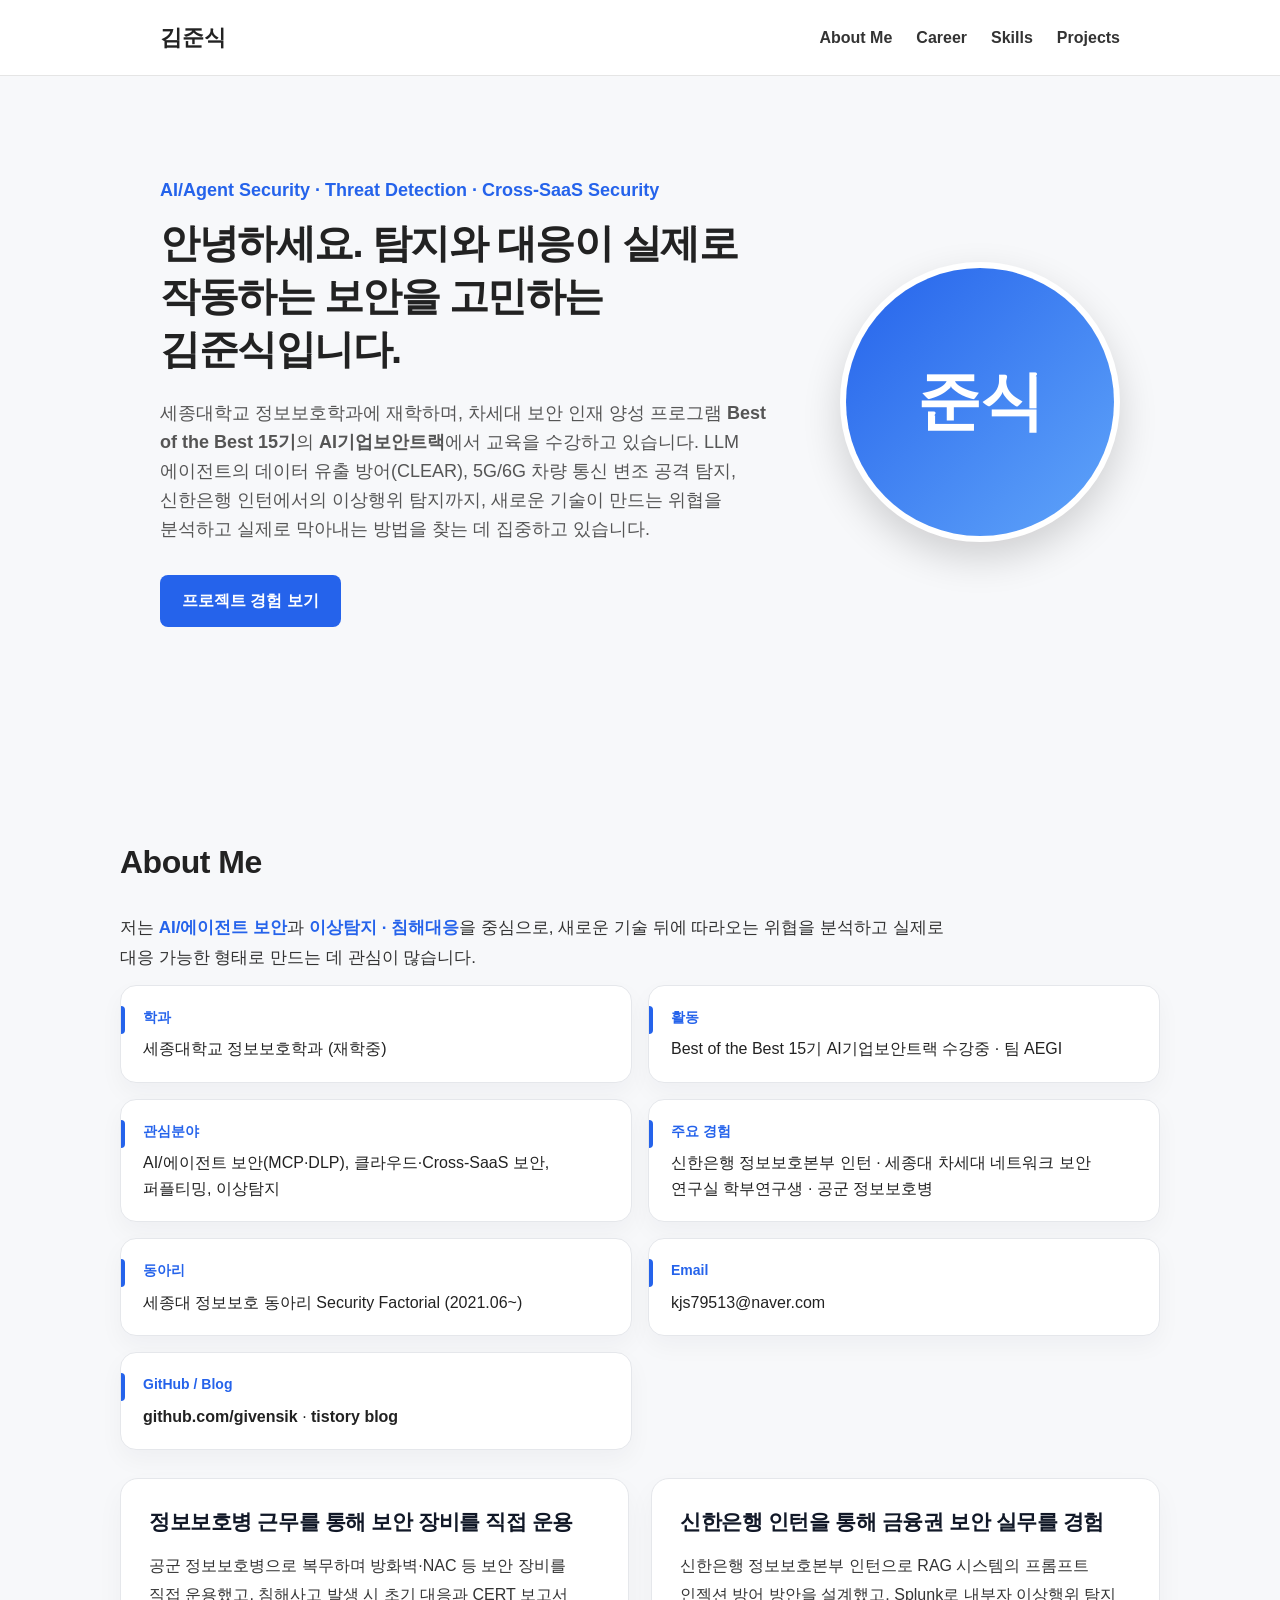
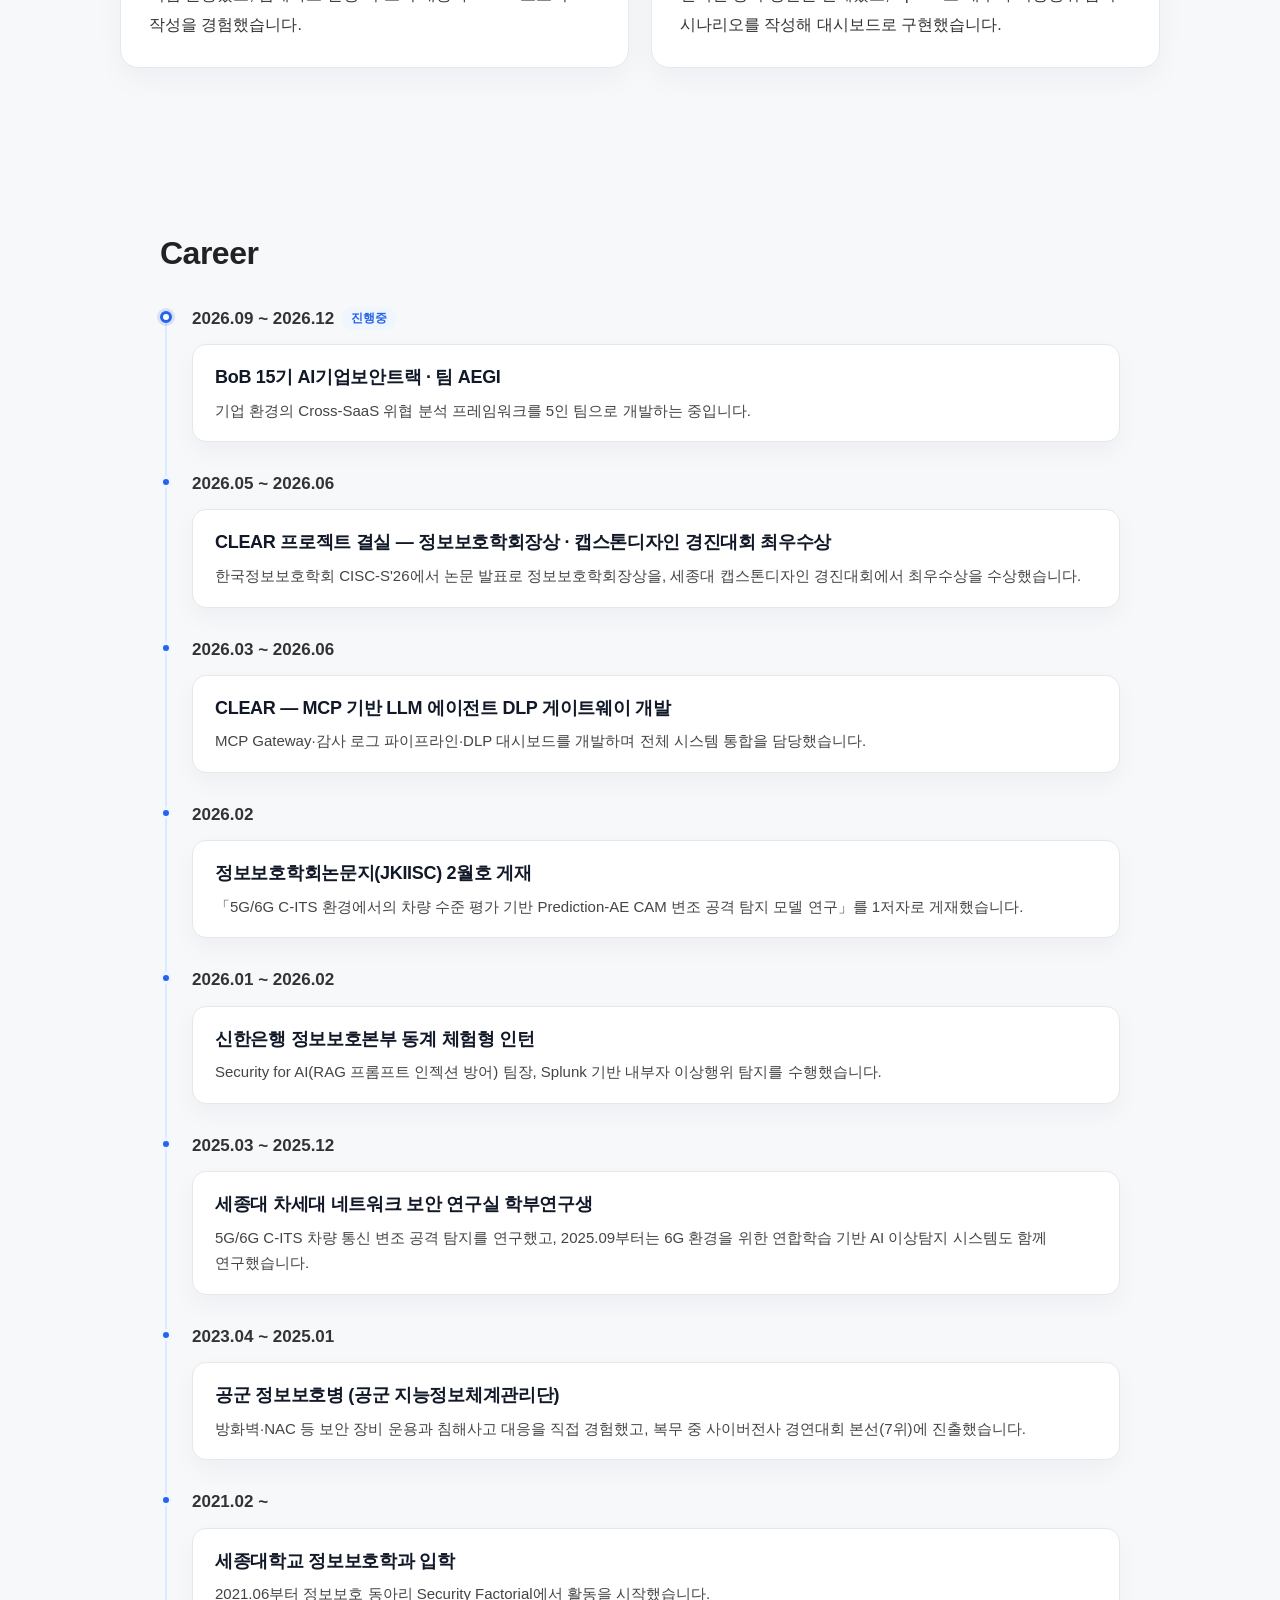
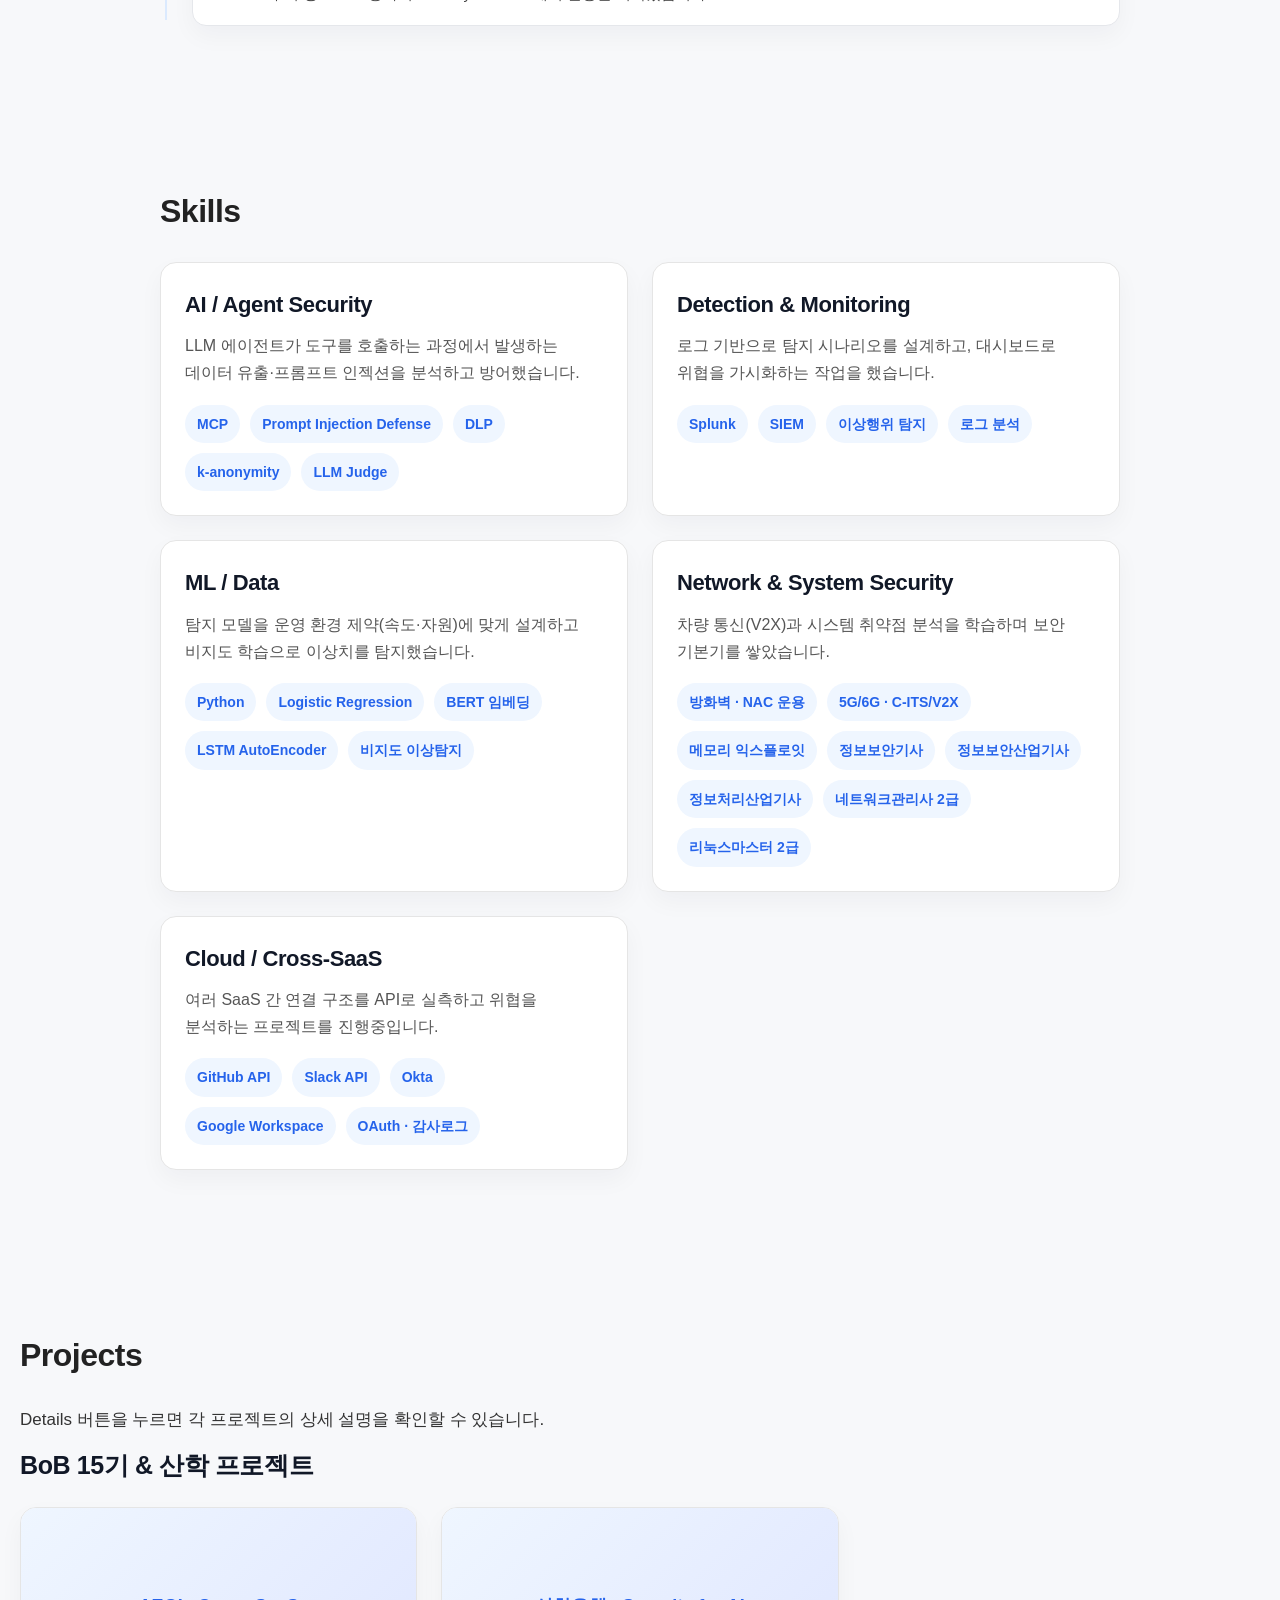
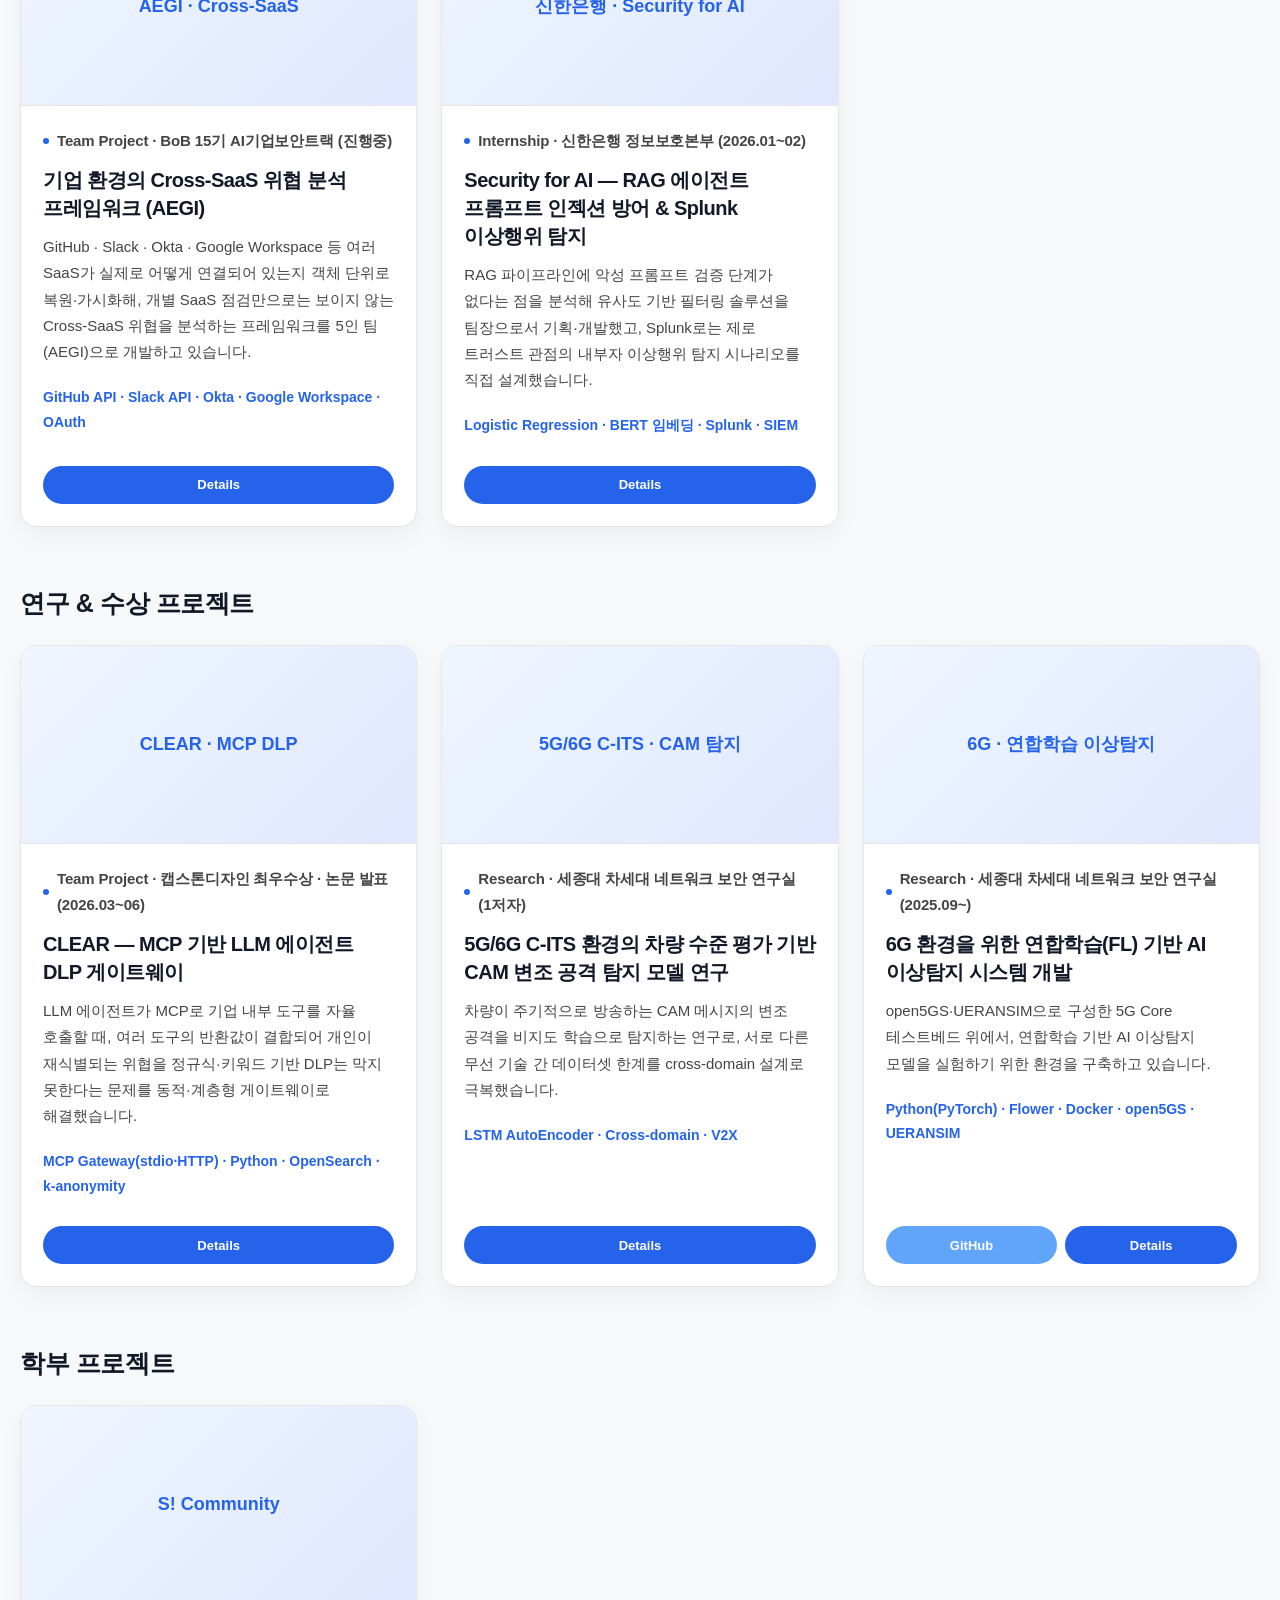
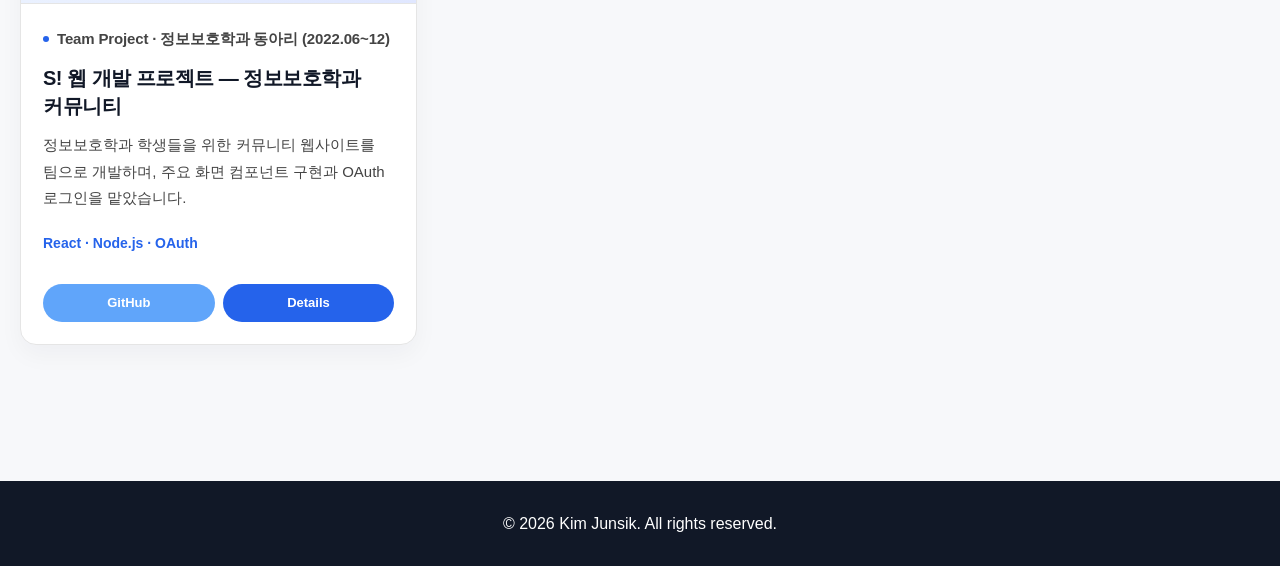
==== index.html @ ca886938 "Make second about card a concrete internship experience Co-Authored-By: Claude Sonnet 5.5 <noreply@a" ====
<!DOCTYPE html>
<html lang="ko">
<head>
  <meta charset="UTF-8" />
  <meta name="viewport" content="width=device-width, initial-scale=1.0" />
  <title>Kim Junsik Portfolio</title>
  <link rel="stylesheet" href="style.css" />
</head>
<body>
  <header class="header">
    <nav>
      <a href="#home" class="logo">김준식</a>
      <ul class="nav-menu">
        <li><a href="#about">About Me</a></li>
        <li><a href="#career">Career</a></li>
        <li><a href="#skills">Skills</a></li>
        <li><a href="#projects">Projects</a></li>
      </ul>
    </nav>
  </header>

  <main>
    <section id="home" class="hero">
      <div class="hero-text">
        <p class="tag">AI/Agent Security · Threat Detection · Cross-SaaS Security</p>

        <h2>안녕하세요. 탐지와 대응이 실제로 작동하는 보안을 고민하는 김준식입니다.</h2>

        <p>
          세종대학교 정보보호학과에 재학하며, 차세대 보안 인재 양성 프로그램
          <strong>Best of the Best 15기</strong>의 <strong>AI기업보안트랙</strong>에서
          교육을 수강하고 있습니다. LLM 에이전트의 데이터 유출 방어(CLEAR), 5G/6G
          차량 통신 변조 공격 탐지, 신한은행 인턴에서의 이상행위 탐지까지, 새로운
          기술이 만드는 위협을 분석하고 실제로 막아내는 방법을 찾는 데 집중하고 있습니다.
        </p>
        <div class="hero-buttons">
          <a href="#projects">프로젝트 경험 보기</a>
        </div>
      </div>

      <div class="hero-image">
        <!-- 사진이 있으면 아래 div를 <img src="profile.jpg" alt="김준식 프로필 사진"> 로 교체하세요 -->
        <div class="hero-avatar">준식</div>
      </div>
    </section>

    <section id="about" class="section about-section">
      <h2>About Me</h2>
      <p class="about-lead">
        저는 <strong>AI/에이전트 보안</strong>과 <strong>이상탐지 · 침해대응</strong>을
        중심으로, 새로운 기술 뒤에 따라오는 위협을 분석하고 실제로 대응 가능한
        형태로 만드는 데 관심이 많습니다.
      </p>

      <div class="about-info">
        <div>
          <strong>학과</strong>
          <span>세종대학교 정보보호학과 (재학중)</span>
        </div>

        <div>
          <strong>활동</strong>
          <span>Best of the Best 15기 AI기업보안트랙 수강중 · 팀 AEGI</span>
        </div>

        <div>
          <strong>관심분야</strong>
          <span>AI/에이전트 보안(MCP·DLP), 클라우드·Cross-SaaS 보안, 퍼플티밍, 이상탐지</span>
        </div>

        <div>
          <strong>주요 경험</strong>
          <span>신한은행 정보보호본부 인턴 · 세종대 차세대 네트워크 보안 연구실 학부연구생 · 공군 정보보호병</span>
        </div>

        <div>
          <strong>동아리</strong>
          <span>세종대 정보보호 동아리 Security Factorial (2021.06~)</span>
        </div>

        <div>
          <strong>Email</strong>
          <span>kjs79513@naver.com</span>
        </div>

        <div>
          <strong>GitHub / Blog</strong>
          <span>
            <a href="https://github.com/givensik" target="_blank" rel="noopener noreferrer">github.com/givensik</a>
            ·
            <a href="https://givensik.tistory.com/" target="_blank" rel="noopener noreferrer">tistory blog</a>
          </span>
        </div>
      </div>

      <div class="about-story">
        <div class="about-text">
          <h3>정보보호병 근무를 통해 보안 장비를 직접 운용</h3>
          <p>
            공군 정보보호병으로 복무하며 방화벽·NAC 등 보안 장비를 직접
            운용했고, 침해사고 발생 시 초기 대응과 CERT 보고서 작성을
            경험했습니다.
          </p>
        </div>

        <div class="about-text">
          <h3>신한은행 인턴을 통해 금융권 보안 실무를 경험</h3>
          <p>
            신한은행 정보보호본부 인턴으로 RAG 시스템의 프롬프트 인젝션
            방어 방안을 설계했고, Splunk로 내부자 이상행위 탐지 시나리오를
            작성해 대시보드로 구현했습니다.
          </p>
        </div>
      </div>
    </section>

    <section id="career" class="section">
      <h2>Career</h2>

      <div class="timeline">
        <div class="timeline-item is-current">
          <span class="timeline-dot"></span>
          <p class="timeline-date">2026.09 ~ 2026.12 <span class="timeline-current-badge">진행중</span></p>
          <div class="timeline-content">
            <h3>BoB 15기 AI기업보안트랙 · 팀 AEGI</h3>
            <p>기업 환경의 Cross-SaaS 위협 분석 프레임워크를 5인 팀으로 개발하는 중입니다.</p>
          </div>
        </div>

        <div class="timeline-item">
          <span class="timeline-dot"></span>
          <p class="timeline-date">2026.05 ~ 2026.06</p>
          <div class="timeline-content">
            <h3>CLEAR 프로젝트 결실 — 정보보호학회장상 · 캡스톤디자인 경진대회 최우수상</h3>
            <p>한국정보보호학회 CISC-S'26에서 논문 발표로 정보보호학회장상을, 세종대 캡스톤디자인 경진대회에서 최우수상을 수상했습니다.</p>
          </div>
        </div>

        <div class="timeline-item">
          <span class="timeline-dot"></span>
          <p class="timeline-date">2026.03 ~ 2026.06</p>
          <div class="timeline-content">
            <h3>CLEAR — MCP 기반 LLM 에이전트 DLP 게이트웨이 개발</h3>
            <p>MCP Gateway·감사 로그 파이프라인·DLP 대시보드를 개발하며 전체 시스템 통합을 담당했습니다.</p>
          </div>
        </div>

        <div class="timeline-item">
          <span class="timeline-dot"></span>
          <p class="timeline-date">2026.02</p>
          <div class="timeline-content">
            <h3>정보보호학회논문지(JKIISC) 2월호 게재</h3>
            <p>「5G/6G C-ITS 환경에서의 차량 수준 평가 기반 Prediction-AE CAM 변조 공격 탐지 모델 연구」를 1저자로 게재했습니다.</p>
          </div>
        </div>

        <div class="timeline-item">
          <span class="timeline-dot"></span>
          <p class="timeline-date">2026.01 ~ 2026.02</p>
          <div class="timeline-content">
            <h3>신한은행 정보보호본부 동계 체험형 인턴</h3>
            <p>Security for AI(RAG 프롬프트 인젝션 방어) 팀장, Splunk 기반 내부자 이상행위 탐지를 수행했습니다.</p>
          </div>
        </div>

        <div class="timeline-item">
          <span class="timeline-dot"></span>
          <p class="timeline-date">2025.03 ~ 2025.12</p>
          <div class="timeline-content">
            <h3>세종대 차세대 네트워크 보안 연구실 학부연구생</h3>
            <p>5G/6G C-ITS 차량 통신 변조 공격 탐지를 연구했고, 2025.09부터는 6G 환경을 위한 연합학습 기반 AI 이상탐지 시스템도 함께 연구했습니다.</p>
          </div>
        </div>

        <div class="timeline-item">
          <span class="timeline-dot"></span>
          <p class="timeline-date">2023.04 ~ 2025.01</p>
          <div class="timeline-content">
            <h3>공군 정보보호병 (공군 지능정보체계관리단)</h3>
            <p>방화벽·NAC 등 보안 장비 운용과 침해사고 대응을 직접 경험했고, 복무 중 사이버전사 경연대회 본선(7위)에 진출했습니다.</p>
          </div>
        </div>

        <div class="timeline-item">
          <span class="timeline-dot"></span>
          <p class="timeline-date">2021.02 ~</p>
          <div class="timeline-content">
            <h3>세종대학교 정보보호학과 입학</h3>
            <p>2021.06부터 정보보호 동아리 Security Factorial에서 활동을 시작했습니다.</p>
          </div>
        </div>
      </div>
    </section>

    <section id="skills" class="section">
      <h2>Skills</h2>

      <div class="skill-groups">
        <div class="skill-group">
          <h3>AI / Agent Security</h3>
          <p>LLM 에이전트가 도구를 호출하는 과정에서 발생하는 데이터 유출·프롬프트 인젝션을 분석하고 방어했습니다.</p>
          <div class="skill-tags">
            <span>MCP</span>
            <span>Prompt Injection Defense</span>
            <span>DLP</span>
            <span>k-anonymity</span>
            <span>LLM Judge</span>
          </div>
        </div>

        <div class="skill-group">
          <h3>Detection & Monitoring</h3>
          <p>로그 기반으로 탐지 시나리오를 설계하고, 대시보드로 위협을 가시화하는 작업을 했습니다.</p>
          <div class="skill-tags">
            <span>Splunk</span>
            <span>SIEM</span>
            <span>이상행위 탐지</span>
            <span>로그 분석</span>
          </div>
        </div>

        <div class="skill-group">
          <h3>ML / Data</h3>
          <p>탐지 모델을 운영 환경 제약(속도·자원)에 맞게 설계하고 비지도 학습으로 이상치를 탐지했습니다.</p>
          <div class="skill-tags">
            <span>Python</span>
            <span>Logistic Regression</span>
            <span>BERT 임베딩</span>
            <span>LSTM AutoEncoder</span>
            <span>비지도 이상탐지</span>
          </div>
        </div>

        <div class="skill-group">
          <h3>Network & System Security</h3>
          <p>차량 통신(V2X)과 시스템 취약점 분석을 학습하며 보안 기본기를 쌓았습니다.</p>
          <div class="skill-tags">
            <span>방화벽 · NAC 운용</span>
            <span>5G/6G · C-ITS/V2X</span>
            <span>메모리 익스플로잇</span>
            <span>정보보안기사</span>
            <span>정보보안산업기사</span>
            <span>정보처리산업기사</span>
            <span>네트워크관리사 2급</span>
            <span>리눅스마스터 2급</span>
          </div>
        </div>

        <div class="skill-group">
          <h3>Cloud / Cross-SaaS</h3>
          <p>여러 SaaS 간 연결 구조를 API로 실측하고 위협을 분석하는 프로젝트를 진행중입니다.</p>
          <div class="skill-tags">
            <span>GitHub API</span>
            <span>Slack API</span>
            <span>Okta</span>
            <span>Google Workspace</span>
            <span>OAuth · 감사로그</span>
          </div>
        </div>
      </div>
    </section>

    <section id="projects" class="section projects-section">
      <h2>Projects</h2>

      <p class="projects-guide">
        Details 버튼을 누르면 각 프로젝트의 상세 설명을 확인할 수 있습니다.
      </p>

      <div class="project-category">
        <h3>BoB 15기 & 산학 프로젝트</h3>

        <div class="project-grid">
          <article class="project-card">
            <div class="project-image">
              <span>AEGI · Cross-SaaS</span>
            </div>
            <div class="project-content">
              <p class="project-label">Team Project · BoB 15기 AI기업보안트랙 (진행중)</p>
              <h4>기업 환경의 Cross-SaaS 위협 분석 프레임워크 (AEGI)</h4>
              <p>
                GitHub · Slack · Okta · Google Workspace 등 여러 SaaS가 실제로
                어떻게 연결되어 있는지 객체 단위로 복원·가시화해, 개별 SaaS
                점검만으로는 보이지 않는 Cross-SaaS 위협을 분석하는 프레임워크를
                5인 팀(AEGI)으로 개발하고 있습니다.
              </p>
              <p class="project-tech">GitHub API · Slack API · Okta · Google Workspace · OAuth</p>

              <div class="project-links">
                <button type="button" class="detail-btn" data-detail-text="2026.09~12 진행중인 BoB 15기 AI기업보안트랙 팀 프로젝트입니다. 각 SaaS의 현재 설정에서 객체(Object) 단위로 Cross-SaaS 연결 구조를 복원하고, 이를 기반으로 시나리오별 위협(XST)을 분류합니다. GitHub↔Slack 실측 파이프라인으로 노드 135개·엣지 174개·Cross 관계 12건을 확인했습니다. 팀: 양지원(PM)·강화민·김준식·송예지·여태욱, 지도멘토 박창현·지한별.">
                  Details
                </button>
              </div>
            </div>
          </article>

          <article class="project-card">
            <div class="project-image">
              <span>신한은행 · Security for AI</span>
            </div>
            <div class="project-content">
              <p class="project-label">Internship · 신한은행 정보보호본부 (2026.01~02)</p>
              <h4>Security for AI — RAG 에이전트 프롬프트 인젝션 방어 & Splunk 이상행위 탐지</h4>
              <p>
                RAG 파이프라인에 악성 프롬프트 검증 단계가 없다는 점을 분석해
                유사도 기반 필터링 솔루션을 팀장으로서 기획·개발했고, Splunk로는
                제로 트러스트 관점의 내부자 이상행위 탐지 시나리오를 직접 설계했습니다.
              </p>
              <p class="project-tech">Logistic Regression · BERT 임베딩 · Splunk · SIEM</p>

              <div class="project-links">
                <button type="button" class="detail-btn" data-detail-text="현업 인터뷰로 RAG 파이프라인(수집→전처리→임베딩→벡터DB)을 분석해 임베딩 직전 악성 프롬프트 검증 단계 부재를 식별했습니다. ML 4종·DL 1종을 비교한 뒤, 운영 환경(실시간 처리)을 고려해 딥러닝 대신 경량 Logistic Regression + BERT 임베딩 기반 탐지 프로토타입으로 전환했고, AI Hub 금융 뉴스 데이터셋으로 학습시켜 오탐을 줄였습니다. AI 기본법 제32조(안전성 확보 의무) 대응 방안도 도출했습니다. 별도로 서버 로그 기반 Splunk 이상행위 탐지 시나리오를 단독으로 설계하고 대시보드로 구현했습니다. (팀장, 기여도 45%, 본인 포함 3명)">
                  Details
                </button>
              </div>
            </div>
          </article>
        </div>
      </div>

      <div class="project-category">
        <h3>연구 & 수상 프로젝트</h3>

        <div class="project-grid">
          <article class="project-card">
            <div class="project-image">
              <span>CLEAR · MCP DLP</span>
            </div>
            <div class="project-content">
              <p class="project-label">Team Project · 캡스톤디자인 최우수상 · 논문 발표 (2026.03~06)</p>
              <h4>CLEAR — MCP 기반 LLM 에이전트 DLP 게이트웨이</h4>
              <p>
                LLM 에이전트가 MCP로 기업 내부 도구를 자율 호출할 때, 여러 도구의
                반환값이 결합되어 개인이 재식별되는 위협을 정규식·키워드 기반
                DLP는 막지 못한다는 문제를 동적·계층형 게이트웨이로 해결했습니다.
              </p>
              <p class="project-tech">MCP Gateway(stdio·HTTP) · Python · OpenSearch · k-anonymity</p>

              <div class="project-links">
                <button type="button" class="detail-btn" data-detail-text="MCP Gateway(stdio & HTTP)를 전담 개발해 AI 에이전트와 하위 MCP 서버 사이의 도구 호출을 프록시하고, OARM 분류·워크플로우 DLP 라우팅을 통합했습니다. Gateway·Judge·Filter 모듈에 turn_id/request_id 계층을 설계해 전파하는 분산 감사 로그 파이프라인을 구축해 OpenSearch로 요청 단위 전체 흐름을 추적할 수 있게 했고, 전체 요청 흐름(Input→Agent→Gateway→Matrix→Judge→DLP→R')을 SVG 파이프라인 그래프로 시각화하는 DLP 대시보드도 개발했습니다. Nemotron-Personas-Korea 100만 건 합성 페르소나 데이터셋으로 No Filter/Presidio DLP/CLEAR 3개 조건의 k-익명성을 측정해, 반복 질의로 도구 호출 응답이 누적될수록 재식별 위험이 커지는 결합정보 위협에 대한 방어력을 실증했습니다. 트러블슈팅: (1) 오픈소스 MCP Gateway가 하위 서버 툴 스키마를 파이썬 함수 시그니처로 변환하며 발생한 JSON Schema-Python 식별자 규칙 불일치를 내부/외부 변환 계층 분리로 해결, (2) LLM 검증으로 응답이 길어져 발생한 MCP 클라이언트 타임아웃을 progress notification 전송으로 해결. 성과: 세종대 캡스톤디자인 경진대회 최우수상, 한국정보보호학회 CISC-S'26 논문 발표(정보보호학회장상), Incognito 아이디어톤 본선 진출. (4인 팀, GitHub 저장소는 비공개)">
                  Details
                </button>
              </div>
            </div>
          </article>

          <article class="project-card">
            <div class="project-image">
              <span>5G/6G C-ITS · CAM 탐지</span>
            </div>
            <div class="project-content">
              <p class="project-label">Research · 세종대 차세대 네트워크 보안 연구실 (1저자)</p>
              <h4>5G/6G C-ITS 환경의 차량 수준 평가 기반 CAM 변조 공격 탐지 모델 연구</h4>
              <p>
                차량이 주기적으로 방송하는 CAM 메시지의 변조 공격을 비지도
                학습으로 탐지하는 연구로, 서로 다른 무선 기술 간 데이터셋
                한계를 cross-domain 설계로 극복했습니다.
              </p>
              <p class="project-tech">LSTM AutoEncoder · Cross-domain · V2X</p>

              <div class="project-links">
                <button type="button" class="detail-btn" data-detail-text="5G 환경에는 CAM 변조 공격 데이터셋이 없고 공개 공격 데이터는 DSRC(IEEE 802.11p) 기반뿐이라는 한계를, ETSI CAM 메시지 형식이 무선 기술과 무관하게 동일하다는 점에 착안해 극복했습니다. 5G 실측 정상 데이터(V2AIX)로 학습하고 DSRC 시뮬레이션 공격 데이터(VeReMi Extension)로 평가하는 cross-domain 설정을 설계, 학습 도메인 기준 정규화로 도메인 분포 이동을 최소화했습니다. Prediction-AutoEncoder(2-layer LSTM으로 다음 시점을 예측, 예측 오차를 이상 점수로 사용)로 위치·궤적이 비현실적으로 깨지는 변조 공격을 F1 0.98 이상으로 탐지했습니다. DSRC→5G→6G 전환에도 CAM 표준이 유지되면 탐지 모델을 재학습 없이 이전할 수 있는 가능성을 제시했습니다. 정보보호학회논문지(JKIISC) 2026년 2월호 게재(저자: 김준식, 서예린, 김민규, 김종현), 데이터 전처리·정규화 파이프라인 구축부터 모델 학습·평가까지 1저자로 주도했습니다.">
                  Details
                </button>
              </div>
            </div>
          </article>

          <article class="project-card">
            <div class="project-image">
              <span>6G · 연합학습 이상탐지</span>
            </div>
            <div class="project-content">
              <p class="project-label">Research · 세종대 차세대 네트워크 보안 연구실 (2025.09~)</p>
              <h4>6G 환경을 위한 연합학습(FL) 기반 AI 이상탐지 시스템 개발</h4>
              <p>
                open5GS·UERANSIM으로 구성한 5G Core 테스트베드 위에서, 연합학습
                기반 AI 이상탐지 모델을 실험하기 위한 환경을 구축하고 있습니다.
              </p>
              <p class="project-tech">Python(PyTorch) · Flower · Docker · open5GS · UERANSIM</p>

              <div class="project-links">
                <a href="https://github.com/givensik/Core-Testbed" target="_blank" rel="noopener noreferrer">GitHub</a>
                <button type="button" class="detail-btn" data-detail-text="5G Core 테스트베드 실험 자동화 구축과 Flower 기반 연합학습(FL) 실험 환경 구성을 맡고 있습니다. 여러 노드가 원본 데이터를 공유하지 않고도 함께 이상탐지 모델을 학습할 수 있는 구조를, 6G로 이어질 차세대 네트워크의 보안 모니터링에 적용하는 것을 목표로 합니다.">
                  Details
                </button>
              </div>
            </div>
          </article>
        </div>
      </div>

      <div class="project-category">
        <h3>학부 프로젝트</h3>

        <div class="project-grid">
          <article class="project-card">
            <div class="project-image">
              <span>S! Community</span>
            </div>
            <div class="project-content">
              <p class="project-label">Team Project · 정보보호학과 동아리 (2022.06~12)</p>
              <h4>S! 웹 개발 프로젝트 — 정보보호학과 커뮤니티</h4>
              <p>
                정보보호학과 학생들을 위한 커뮤니티 웹사이트를 팀으로 개발하며,
                주요 화면 컴포넌트 구현과 OAuth 로그인을 맡았습니다.
              </p>
              <p class="project-tech">React · Node.js · OAuth</p>

              <div class="project-links">
                <a href="https://github.com/alwaysalert/alert_front_end" target="_blank" rel="noopener noreferrer">GitHub</a>
                <button type="button" class="detail-btn" data-detail-text="정보보호학과를 위한 커뮤니티 사이트를 React·Node.js로 개발했습니다. 주요 화면의 컴포넌트 구현과 OAuth 로그인 기능 구현을 담당했습니다.">
                  Details
                </button>
              </div>
            </div>
          </article>
        </div>
      </div>
    </section>
  </main>

  <div class="detail-modal" id="detailModal" aria-hidden="true">
    <div class="detail-modal-content">
      <div class="detail-modal-header">
        <p class="detail-modal-title" id="detailModalTitle">Project Details</p>
        <button type="button" class="detail-modal-close" id="detailModalClose" aria-label="닫기">×</button>
      </div>

      <div class="detail-modal-body">
        <p id="detailModalText"></p>
      </div>
    </div>
  </div>

  <footer>
    <p>© 2026 Kim Junsik. All rights reserved.</p>
  </footer>

  <script>
    const detailButtons = document.querySelectorAll(".detail-btn");
    const detailModal = document.getElementById("detailModal");
    const detailModalText = document.getElementById("detailModalText");
    const detailModalTitle = document.getElementById("detailModalTitle");
    const detailModalClose = document.getElementById("detailModalClose");

    detailButtons.forEach((button) => {
      button.addEventListener("click", () => {
        const text = button.dataset.detailText || "";
        const card = button.closest(".project-card");
        const title = card.querySelector("h4")?.textContent || "Project Details";

        detailModalText.textContent = text;
        detailModalTitle.textContent = title;

        detailModal.classList.add("is-open");
        detailModal.setAttribute("aria-hidden", "false");
        document.body.style.overflow = "hidden";
      });
    });

    function closeDetailModal() {
      detailModal.classList.remove("is-open");
      detailModal.setAttribute("aria-hidden", "true");
      detailModalText.textContent = "";
      document.body.style.overflow = "";
    }

    detailModalClose.addEventListener("click", closeDetailModal);

    detailModal.addEventListener("click", (event) => {
      if (event.target === detailModal) {
        closeDetailModal();
      }
    });

    document.addEventListener("keydown", (event) => {
      if (event.key === "Escape" && detailModal.classList.contains("is-open")) {
        closeDetailModal();
      }
    });
  </script>
</body>
</html>
---- style.css ----
* {
  margin: 0;
  padding: 0;
  box-sizing: border-box;
}

html {
  scroll-behavior: smooth;
}

body {
  font-family: "Pretendard", "Apple SD Gothic Neo", Arial, sans-serif;
  line-height: 1.6;
  color: #222;
  background-color: #f7f8fa;
}

/* Header */

.header {
  background: rgba(255, 255, 255, 0.94);
  border-bottom: 1px solid #e5e5e5;
  position: sticky;
  top: 0;
  z-index: 100;
  backdrop-filter: blur(10px);
}

nav {
  max-width: 1000px;
  margin: 0 auto;
  padding: 20px;
  display: flex;
  justify-content: space-between;
  align-items: center;
}

.logo,
.logo:visited {
  font-size: 22px;
  font-weight: 700;
  color: #222;
  text-decoration: none;
  cursor: pointer;
  transition: color 0.25s ease;
}

.logo:hover {
  color: #2563eb;
  text-decoration: none;
}

.nav-menu {
  list-style: none;
  display: flex;
  gap: 24px;
}

.nav-menu a {
  text-decoration: none;
  color: #333;
  font-weight: bold;
}

.nav-menu a:hover {
  color: #2563eb;
}

/* Hero */

.hero {
  max-width: 1000px;
  margin: 0 auto;
  padding: 100px 20px 130px;
  display: flex;
  align-items: center;
  justify-content: space-between;
  gap: 70px;
}

.hero-text {
  flex: 1;
}

.hero .tag {
  color: #2563eb;
  font-weight: bold;
  margin-bottom: 12px;
  font-size: 18px;
}

.hero h2 {
  font-size: 40px;
  margin-bottom: 24px;
  line-height: 1.32;
  letter-spacing: -1.5px;
  word-break: keep-all;
}

.hero p {
  font-size: 18px;
  color: #555;
  max-width: 720px;
  word-break: keep-all;
}

.hero-buttons {
  margin-top: 32px;
  display: flex;
  gap: 15px;
}

.hero-buttons a {
  padding: 13px 22px;
  background: #2563eb;
  color: white;
  text-decoration: none;
  border-radius: 8px;
  font-weight: bold;
  transition: background 0.25s ease, transform 0.25s ease, box-shadow 0.25s ease;
}

.hero-buttons a:hover {
  background: #1d4ed8;
  transform: translateY(-2px);
  box-shadow: 0 12px 26px rgba(37, 99, 235, 0.22);
}

/* Profile image / avatar */

.hero-image {
  width: 280px;
  height: 280px;
  flex-shrink: 0;
  border-radius: 50%;
  border: 6px solid white;
  background: white;
  box-shadow: 0 16px 38px rgba(0, 0, 0, 0.16);
  overflow: hidden;
  transition: transform 0.28s ease, box-shadow 0.28s ease, border-color 0.28s ease;
}

.hero-image img {
  width: 100%;
  height: 100%;
  object-fit: cover;
  object-position: center 12%;
  display: block;
}

.hero-avatar {
  width: 100%;
  height: 100%;
  display: flex;
  align-items: center;
  justify-content: center;
  background: linear-gradient(135deg, #2563eb, #60a5fa);
  color: white;
  font-size: 64px;
  font-weight: 800;
  letter-spacing: -1px;
}

.hero-image:hover {
  transform: translateY(-4px) scale(1.015);
  border-color: #eff6ff;
  box-shadow: 0 24px 52px rgba(37, 99, 235, 0.18);
}

/* Section */

.section {
  max-width: 1000px;
  margin: 0 auto;
  padding: 80px 20px;
}

.section h2 {
  font-size: 32px;
  margin-bottom: 25px;
  letter-spacing: -0.5px;
}

.section p {
  font-size: 17px;
  color: #333;
  margin-bottom: 12px;
  word-break: keep-all;
}

/* About */

.about-section {
  max-width: 1080px;
}

.about-info {
  display: grid;
  grid-template-columns: repeat(2, minmax(0, 1fr));
  gap: 16px;
  margin-bottom: 28px;
}

.about-info div {
  position: relative;
  display: flex;
  flex-direction: column;
  gap: 8px;
  padding: 20px 22px;
  background: white;
  border: 1px solid #e5e7eb;
  border-radius: 16px;
  min-width: 0;
  box-shadow: 0 10px 24px rgba(15, 23, 42, 0.04);
  transition: transform 0.25s ease, box-shadow 0.25s ease, border-color 0.25s ease;
}

.about-lead {
  max-width: 860px;
  margin-top: 18px;
  margin-bottom: 36px;
  font-size: 22px;
  line-height: 1.75;
  font-weight: 500;
  color: #111827;
}

.about-lead strong {
  color: #2563eb;
  font-weight: 800;
}

.about-info div::before {
  content: "";
  position: absolute;
  left: 0;
  top: 20px;
  width: 4px;
  height: 28px;
  background: #2563eb;
  border-radius: 0 999px 999px 0;
}

.about-info div:hover {
  transform: translateY(-5px);
  border-color: #93c5fd;
  box-shadow: 0 20px 42px rgba(37, 99, 235, 0.11);
}

.about-info strong {
  color: #2563eb;
  font-size: 14px;
  font-weight: 800;
}

.about-info span {
  color: #222;
  font-size: 16px;
  line-height: 1.6;
  word-break: keep-all;
  overflow-wrap: anywhere;
}

.about-info a {
  color: #222;
  text-decoration: none;
  font-weight: 600;
  overflow-wrap: anywhere;
}

.about-info a:hover {
  color: #2563eb;
  text-decoration: underline;
}

.about-story {
  display: grid;
  grid-template-columns: repeat(2, minmax(0, 1fr));
  gap: 22px;
}

.about-text {
  position: relative;
  background: white;
  border: 1px solid #e5e7eb;
  border-radius: 18px;
  padding: 28px;
  overflow: hidden;
  box-shadow: 0 12px 28px rgba(15, 23, 42, 0.04);
  transition: transform 0.25s ease, box-shadow 0.25s ease, border-color 0.25s ease;
}

.about-text:hover {
  transform: translateY(-6px);
  border-color: #93c5fd;
  box-shadow: 0 22px 44px rgba(37, 99, 235, 0.12);
}

.about-badge {
  position: relative;
  z-index: 1;
  display: inline-block;
  margin-bottom: 14px;
  padding: 6px 11px;
  background: #eff6ff;
  color: #2563eb;
  border-radius: 999px;
  font-size: 13px;
  font-weight: 800;
}

.about-text h3 {
  position: relative;
  z-index: 1;
  margin-bottom: 14px;
  color: #111827;
  font-size: 21px;
  line-height: 1.4;
  letter-spacing: -0.4px;
  word-break: keep-all;
}

.about-text p {
  position: relative;
  z-index: 1;
  font-size: 16px;
  line-height: 1.85;
  color: #333;
  word-break: keep-all;
  margin-bottom: 0;
}

/* Career */

.timeline {
  position: relative;
  padding-left: 32px;
}

.timeline::before {
  content: "";
  position: absolute;
  left: 5px;
  top: 6px;
  bottom: 6px;
  width: 2px;
  background: #dbeafe;
}

.timeline-item {
  position: relative;
  padding-bottom: 28px;
}

.timeline-item:last-child {
  padding-bottom: 0;
}

.timeline-dot {
  position: absolute;
  left: -32px;
  top: 6px;
  width: 12px;
  height: 12px;
  border-radius: 50%;
  background: #2563eb;
  border: 3px solid #eff6ff;
}

.timeline-item.is-current .timeline-dot {
  background: #fff;
  border-color: #2563eb;
  box-shadow: 0 0 0 3px rgba(37, 99, 235, 0.15);
}

.timeline-date {
  display: flex;
  align-items: center;
  gap: 8px;
  color: #2563eb;
  font-weight: 800;
  font-size: 14px;
  margin-bottom: 8px;
}

.timeline-date .timeline-current-badge {
  padding: 2px 9px;
  background: #eff6ff;
  color: #2563eb;
  border-radius: 999px;
  font-size: 12px;
  font-weight: 800;
}

.timeline-content {
  background: white;
  border: 1px solid #e5e7eb;
  border-radius: 14px;
  padding: 18px 22px;
  box-shadow: 0 10px 24px rgba(15, 23, 42, 0.04);
  transition: transform 0.25s ease, box-shadow 0.25s ease, border-color 0.25s ease;
}

.timeline-content:hover {
  transform: translateY(-4px);
  border-color: #93c5fd;
  box-shadow: 0 20px 42px rgba(37, 99, 235, 0.11);
}

.timeline-content h3 {
  font-size: 18px;
  margin-bottom: 6px;
  color: #111827;
  letter-spacing: -0.3px;
  word-break: keep-all;
}

.timeline-content p {
  font-size: 15px;
  line-height: 1.7;
  color: #444;
  margin-bottom: 0;
  word-break: keep-all;
}

/* Skills */

.skill-groups {
  display: grid;
  grid-template-columns: repeat(2, minmax(0, 1fr));
  gap: 24px;
}

.skill-group {
  background: white;
  border: 1px solid #e5e5e5;
  border-radius: 16px;
  padding: 24px;
  min-width: 0;
  box-shadow: 0 10px 24px rgba(15, 23, 42, 0.04);
  transition: transform 0.25s ease, box-shadow 0.25s ease, border-color 0.25s ease;
}

.skill-group:hover {
  transform: translateY(-6px);
  border-color: #93c5fd;
  box-shadow: 0 22px 44px rgba(37, 99, 235, 0.12);
}

.skill-group h3 {
  font-size: 22px;
  margin-bottom: 10px;
  color: #111827;
  letter-spacing: -0.4px;
}

.skill-group p {
  font-size: 16px;
  color: #555;
  margin-bottom: 18px;
  line-height: 1.7;
  word-break: keep-all;
}

.skill-tags {
  display: flex;
  flex-wrap: wrap;
  gap: 10px;
}

.skill-tags span {
  display: inline-block;
  padding: 8px 12px;
  background: #eff6ff;
  color: #2563eb;
  border-radius: 999px;
  font-size: 14px;
  font-weight: 700;
}

/* Projects */

.projects-section {
  max-width: 1440px;
}

.project-category {
  margin-bottom: 56px;
}

.project-category > h3 {
  font-size: 25px;
  margin-bottom: 22px;
  color: #111827;
  letter-spacing: -0.4px;
}

.project-grid {
  width: 100%;
  display: grid;
  grid-template-columns: repeat(3, minmax(0, 1fr));
  gap: 24px;
}

.project-card {
  background: white;
  border: 1px solid #e5e5e5;
  border-radius: 16px;
  overflow: hidden;
  display: flex;
  flex-direction: column;
  min-width: 0;
  min-height: 100%;
  box-shadow: 0 10px 24px rgba(15, 23, 42, 0.04);
  transition:
    transform 0.28s ease,
    box-shadow 0.28s ease,
    border-color 0.28s ease,
    background 0.28s ease;
}

.project-card:hover {
  transform: translateY(-12px);
  border-color: #60a5fa;
  background: #ffffff;
  box-shadow: 0 28px 60px rgba(37, 99, 235, 0.18);
}

.project-image {
  width: 100%;
  aspect-ratio: 2 / 1;
  background: linear-gradient(135deg, #eff6ff, #e0e7ff);
  border-bottom: 1px solid #e5e5e5;
  overflow: hidden;
  display: flex;
  align-items: center;
  justify-content: center;
}

.project-image span {
  color: #2563eb;
  font-weight: 800;
  font-size: 18px;
  text-align: center;
  padding: 0 18px;
  transition: transform 0.28s ease, color 0.28s ease;
}

.project-card:hover .project-image span {
  transform: scale(1.08);
  color: #1d4ed8;
}

.project-content {
  padding: 22px;
  display: flex;
  flex-direction: column;
  flex: 1;
}

.project-label {
  display: flex;
  align-items: center;
  gap: 8px;
  margin: 0 0 12px 0;
  color: #2563eb;
  font-size: 0.78rem;
  font-weight: 800;
  line-height: 1.4;
  letter-spacing: -0.01em;
}

.project-label::before {
  content: "";
  width: 6px;
  height: 6px;
  border-radius: 50%;
  background: #2563eb;
  flex-shrink: 0;
}

.project-card h4 {
  font-size: 20px;
  line-height: 1.4;
  color: #111827;
  margin-bottom: 12px;
  letter-spacing: -0.5px;
  word-break: keep-all;
}

.project-card p {
  font-size: 15px;
  line-height: 1.75;
  color: #444;
  word-break: keep-all;
}

.project-tech {
  margin-top: 8px;
  color: #2563eb !important;
  font-weight: 700;
  font-size: 14px !important;
}

.project-links {
  display: grid;
  grid-template-columns: repeat(auto-fit, minmax(72px, 1fr));
  gap: 8px;
  margin-top: auto;
  padding-top: 16px;
}

.project-links a,
.project-links button {
  width: 100%;
  min-height: 38px;
  padding: 9px 10px;
  display: inline-flex;
  align-items: center;
  justify-content: center;
  border: none;
  border-radius: 999px;
  background: #60a5fa;
  color: white;
  text-decoration: none;
  font-family: inherit;
  font-size: 13px;
  font-weight: 800;
  line-height: 1;
  cursor: pointer;
  white-space: nowrap;
  transition:
    background 0.25s ease,
    transform 0.25s ease,
    box-shadow 0.25s ease;
}

.project-links a:hover,
.project-links button:hover {
  background: #3b82f6;
  transform: translateY(-2px);
  box-shadow: 0 10px 22px rgba(37, 99, 235, 0.24);
}

.project-links .detail-btn {
  background: #2563eb;
}

.project-links .detail-btn:hover {
  background: #1d4ed8;
  box-shadow: 0 10px 22px rgba(15, 23, 42, 0.28);
}

/* Project Detail Modal */

.detail-modal {
  position: fixed;
  inset: 0;
  z-index: 999;
  display: none;
  align-items: center;
  justify-content: center;
  padding: 28px;
  background: rgba(15, 23, 42, 0.72);
  backdrop-filter: blur(6px);
}

.detail-modal.is-open {
  display: flex;
}

.detail-modal-content {
  position: relative;
  width: min(700px, 96vw);
  max-height: 90vh;
  background: white;
  border-radius: 20px;
  overflow: hidden;
  box-shadow: 0 30px 80px rgba(0, 0, 0, 0.32);
}

.detail-modal-header {
  display: flex;
  align-items: center;
  justify-content: space-between;
  gap: 16px;
  padding: 16px 20px;
  border-bottom: 1px solid #e5e7eb;
}

.detail-modal-title {
  font-size: 16px;
  font-weight: 800;
  color: #111827;
  line-height: 1.4;
  word-break: keep-all;
}

.detail-modal-close {
  width: 34px;
  height: 34px;
  border: none;
  border-radius: 50%;
  background: #f3f4f6;
  color: #111827;
  font-size: 22px;
  line-height: 1;
  cursor: pointer;
  display: flex;
  align-items: center;
  justify-content: center;
}

.detail-modal-close:hover {
  background: #e5e7eb;
}

.detail-modal-body {
  max-height: calc(90vh - 67px);
  overflow: auto;
  background: #f8fafc;
  padding: 24px;
}

.detail-modal-body p {
  font-size: 15px;
  color: #333;
  word-break: keep-all;
}

/* Footer */

footer {
  text-align: center;
  padding: 30px;
  background: #111827;
  color: white;
}

footer p {
  color: white;
}

/* Tablet */

@media (max-width: 1200px) {
  .project-grid {
    grid-template-columns: repeat(2, minmax(0, 1fr));
  }
}

@media (max-width: 900px) {
  .skill-groups {
    grid-template-columns: 1fr;
  }
}

/* Mobile */

@media (max-width: 768px) {
  nav {
    flex-direction: column;
    gap: 14px;
    padding: 22px 16px 18px;
  }

  .logo {
    font-size: 28px;
  }

  .nav-menu {
    gap: 22px;
    flex-wrap: wrap;
    justify-content: center;
  }

  .nav-menu a {
    font-size: 18px;
  }

  .hero {
    flex-direction: column-reverse;
    text-align: center;
    padding: 60px 20px 84px;
    gap: 36px;
  }

  .hero .tag {
    font-size: 16px;
    line-height: 1.7;
    margin-bottom: 16px;
  }

  .hero h2 {
    font-size: 25px;
    line-height: 1.45;
    letter-spacing: -1px;
    margin-bottom: 20px;
  }

  .hero p {
    font-size: 16px;
    line-height: 1.75;
  }

  .hero-buttons {
    justify-content: center;
    margin-top: 28px;
    flex-wrap: wrap;
  }

  .hero-buttons a {
    padding: 12px 18px;
    font-size: 15px;
  }

  .hero-image {
    width: 230px;
    height: 230px;
  }

  .hero-avatar {
    font-size: 52px;
  }

  .section {
    padding: 65px 20px;
  }

  .section h2 {
    font-size: 28px;
  }

  .section p {
    font-size: 16px;
  }

  .about-info,
  .about-story {
    grid-template-columns: 1fr;
  }

  .about-text {
    padding: 20px;
  }

  .about-text p {
    font-size: 16px;
  }

  .skill-group {
    padding: 20px;
  }

  .skill-group h3 {
    font-size: 20px;
  }

  .skill-group p {
    font-size: 15px;
  }

  .skill-tags span {
    font-size: 13px;
    padding: 7px 10px;
  }

  .project-grid {
    grid-template-columns: 1fr;
  }

  .project-category > h3 {
    font-size: 23px;
  }

  .project-content {
    padding: 20px;
  }

  .project-card h4 {
    font-size: 20px;
  }

  .detail-modal {
    padding: 14px;
  }

  .detail-modal-content {
    width: 96vw;
    max-height: 86vh;
    border-radius: 16px;
  }
}

@media (max-width: 430px) {
  .logo {
    font-size: 26px;
  }

  .nav-menu {
    gap: 18px;
  }

  .nav-menu a {
    font-size: 17px;
  }

  .hero {
    padding: 55px 18px 78px;
  }

  .hero h2 {
    font-size: 24px;
  }

  .hero-image {
    width: 210px;
    height: 210px;
  }

  .hero-buttons {
    flex-direction: row;
    gap: 10px;
  }

  .hero-buttons a {
    padding: 11px 16px;
  }
}
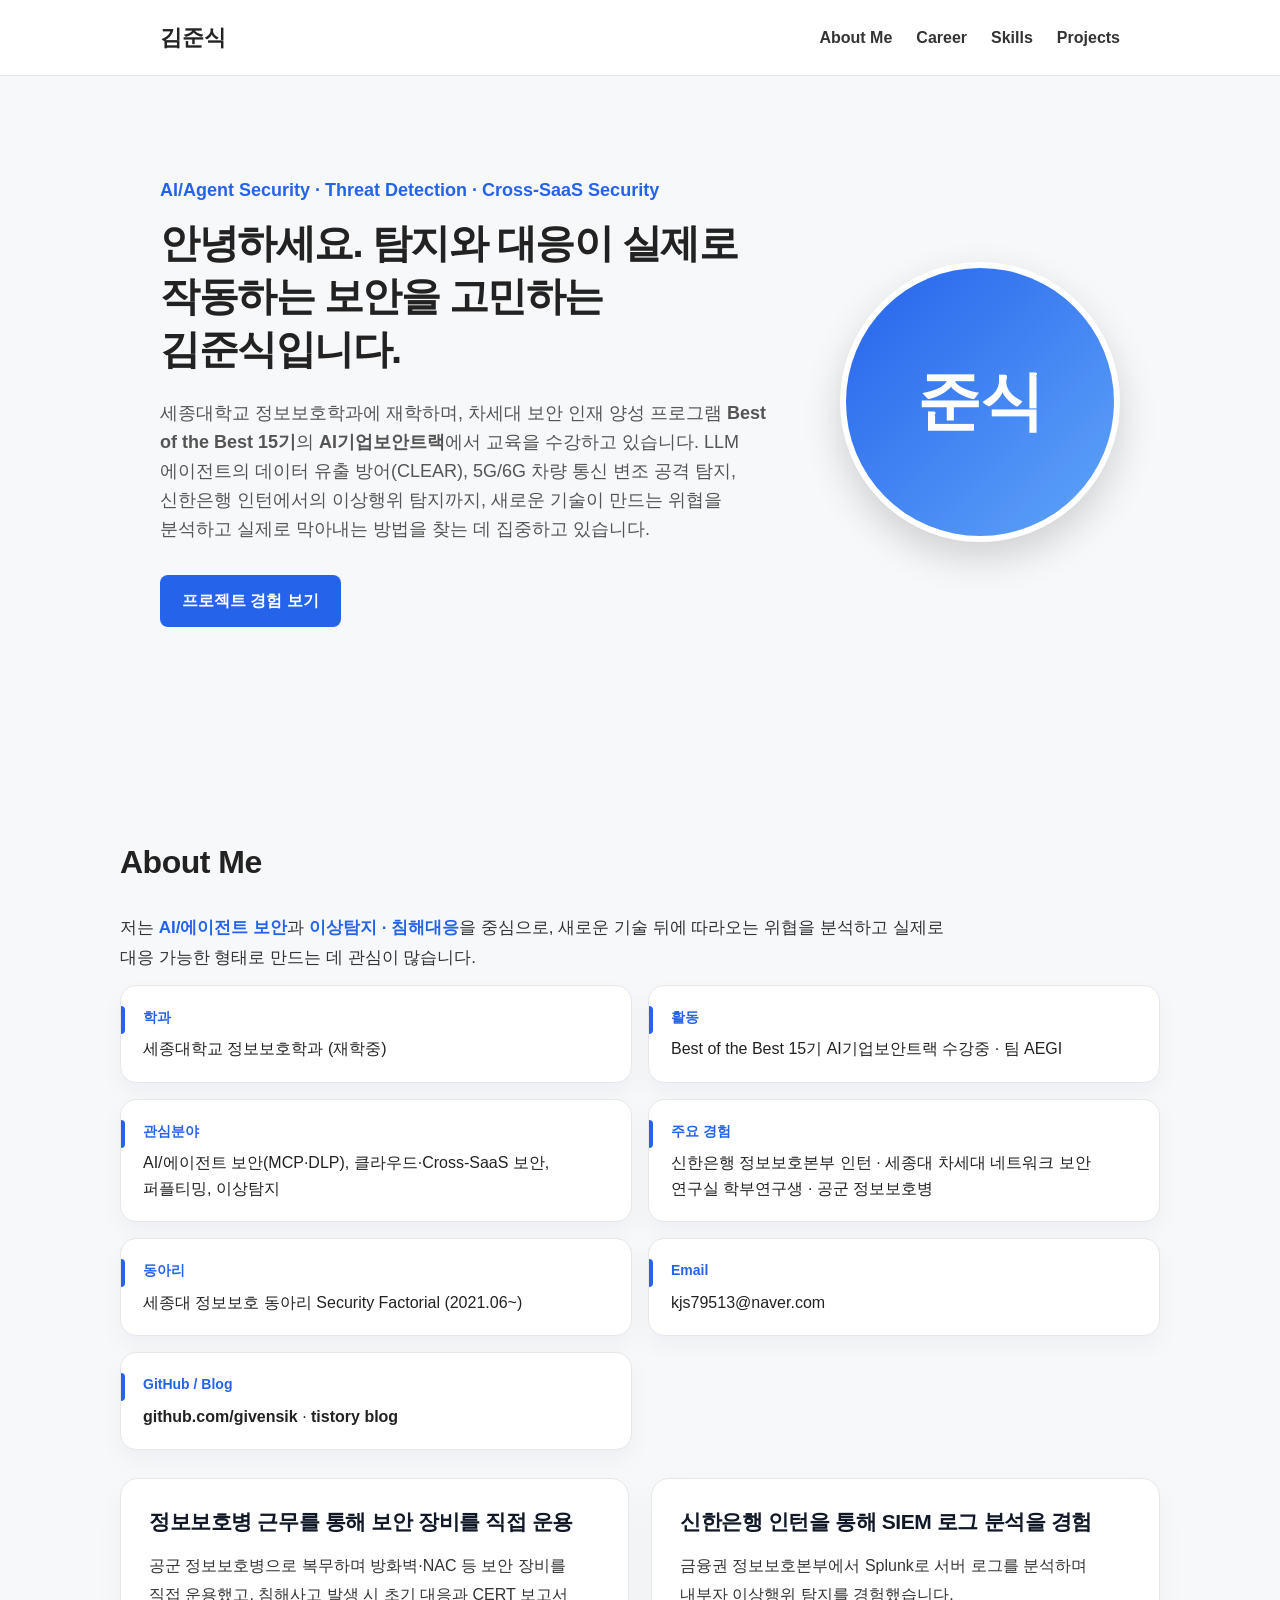
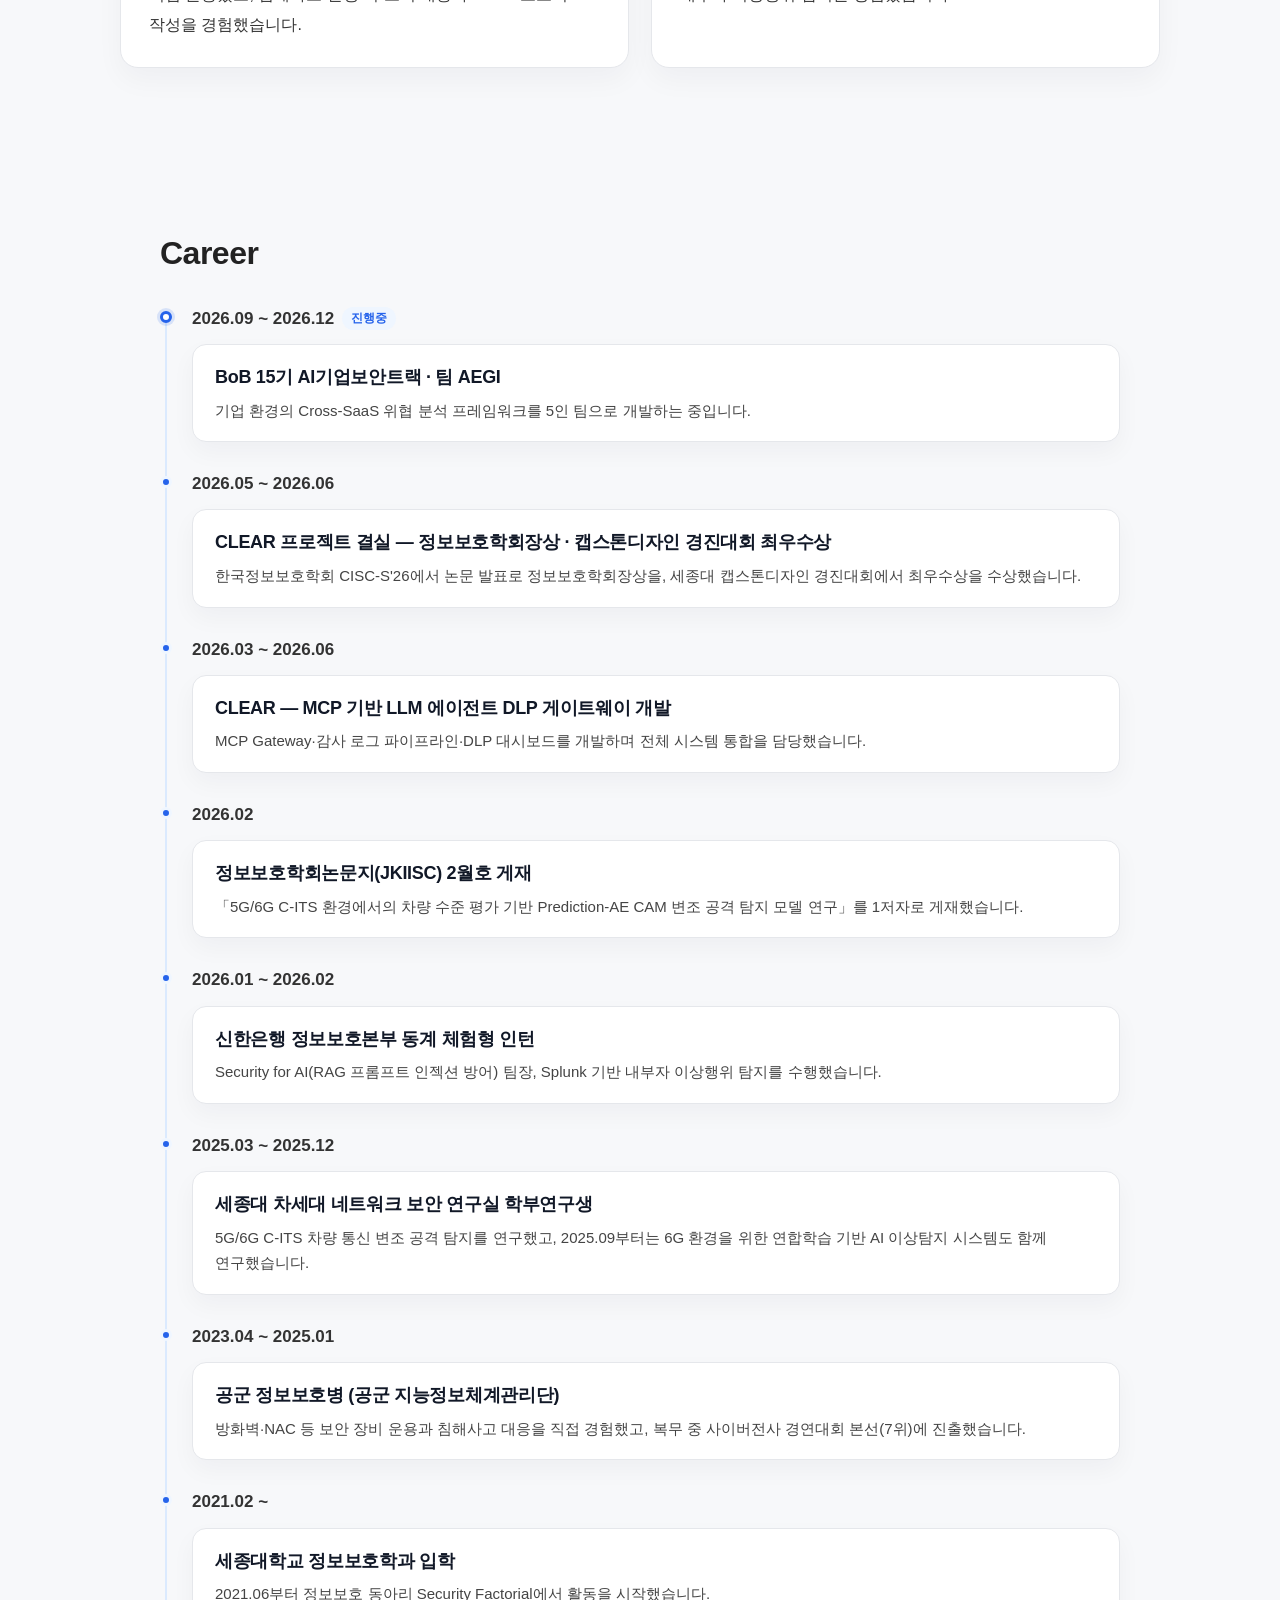
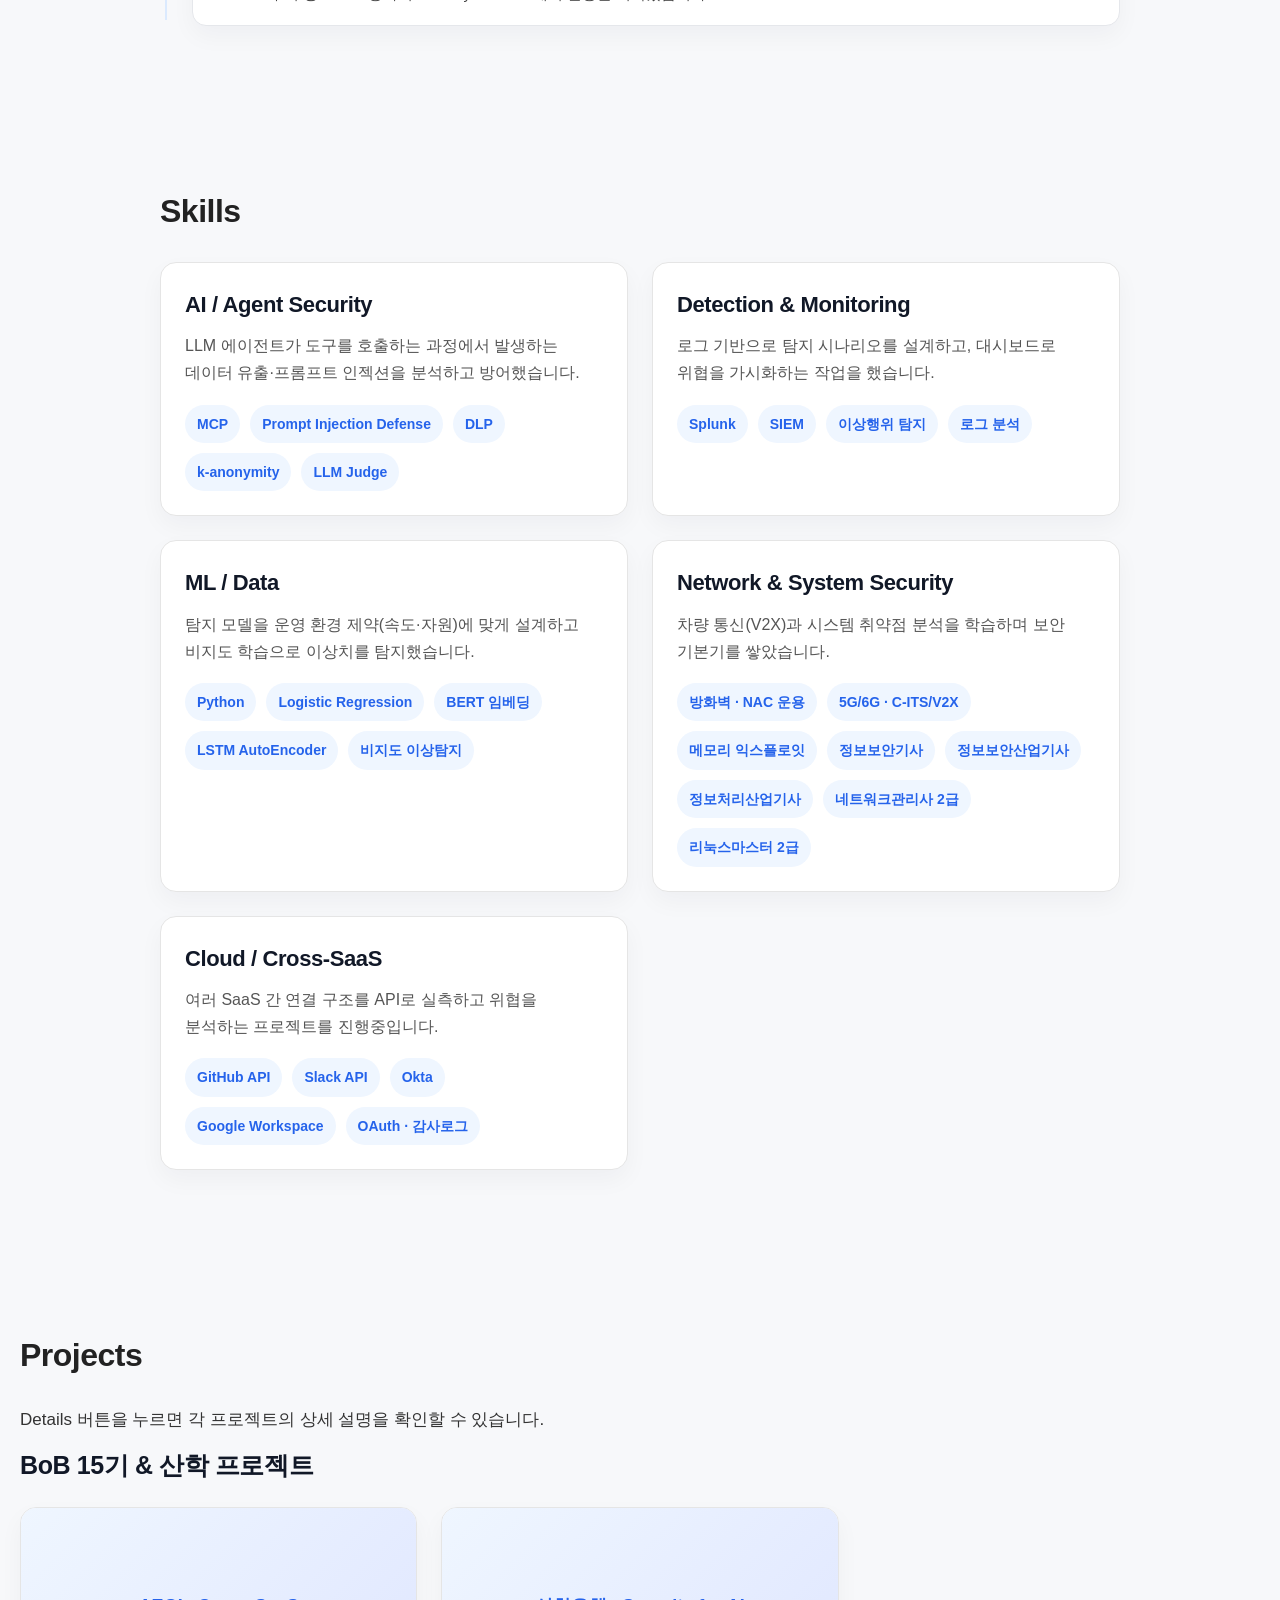
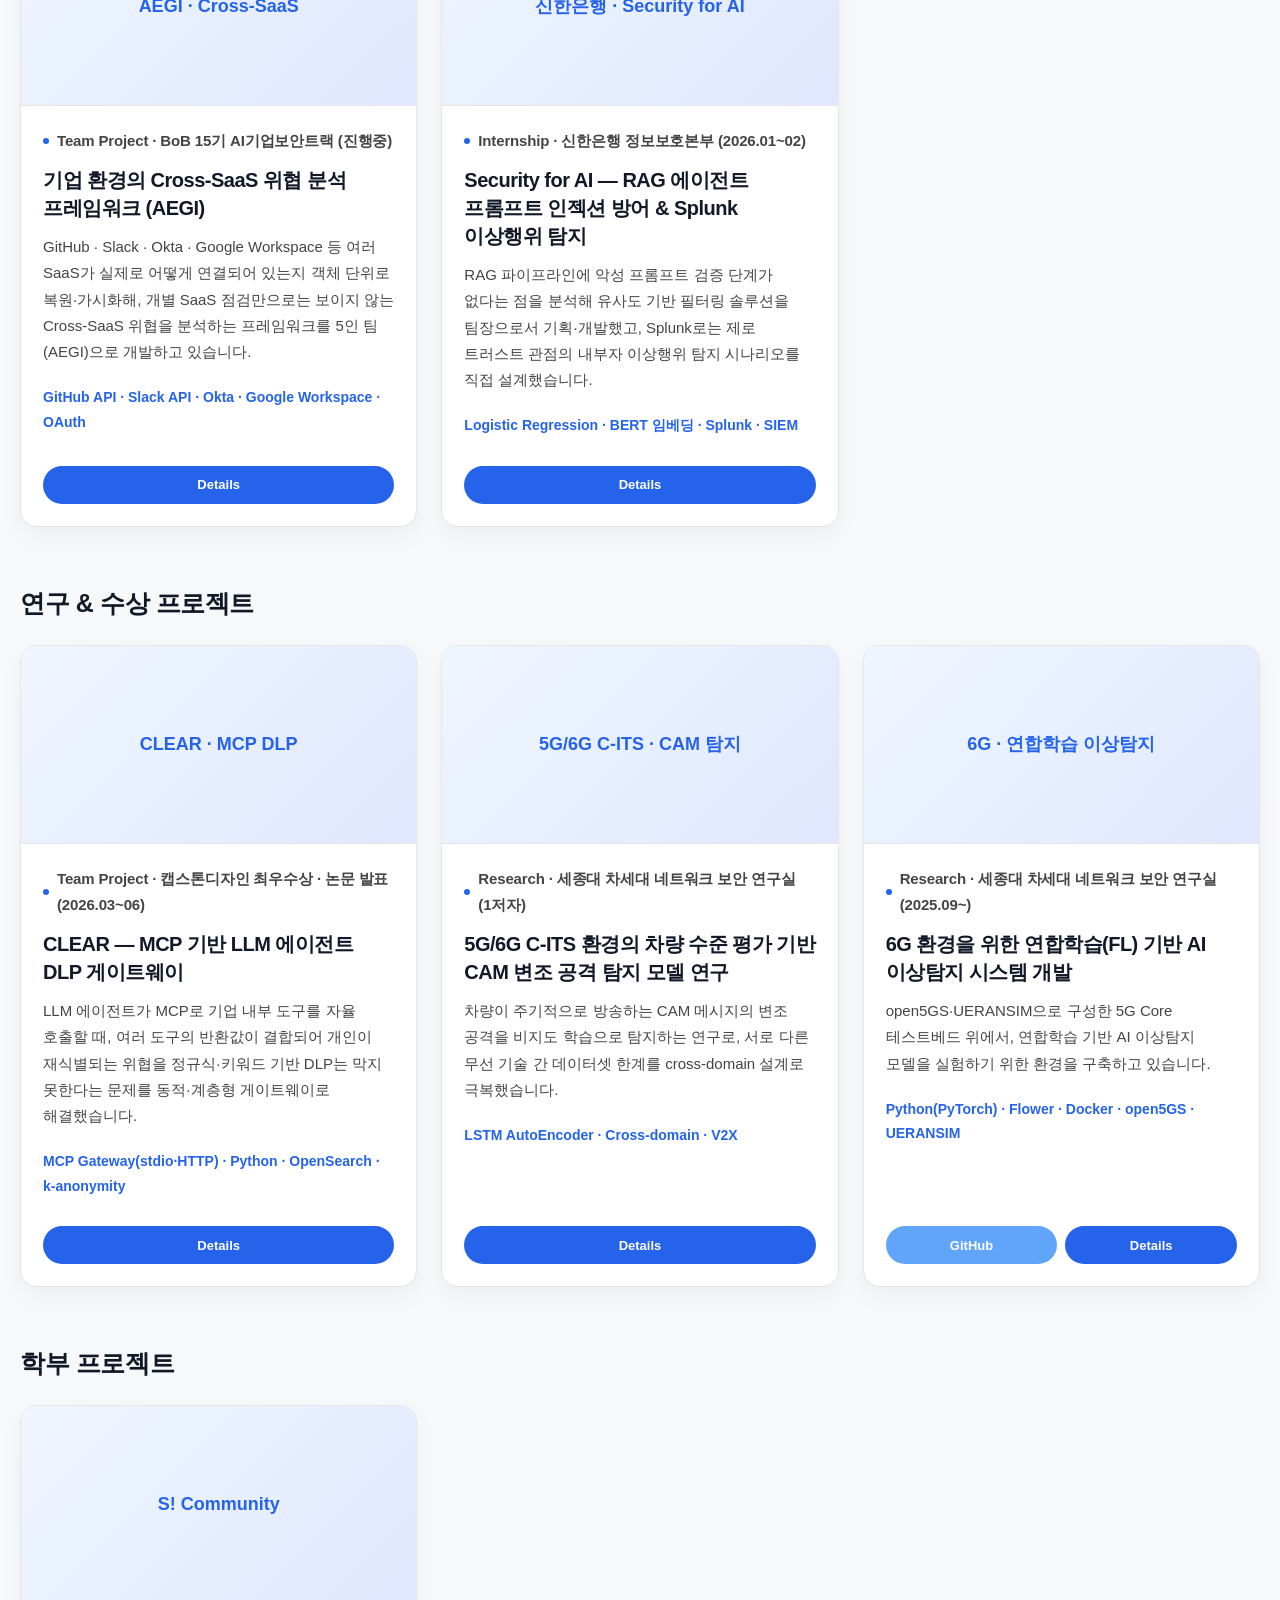
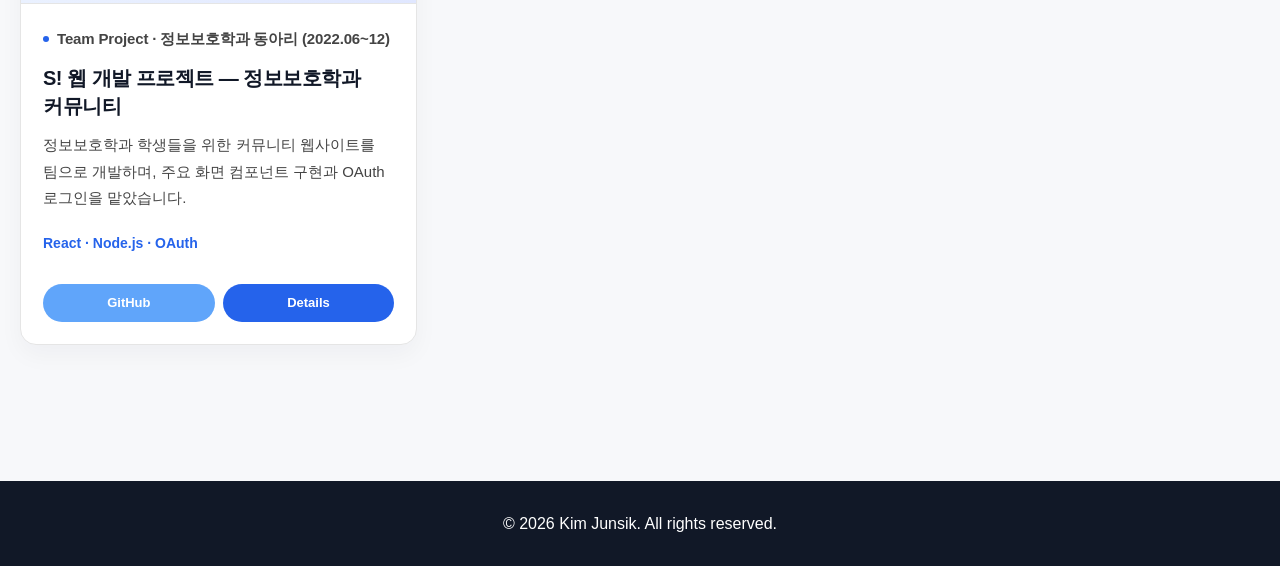
==== commit 505f9aa2: "Shorten second about card to a plain SIEM log analysis experience Co-Authored-By: Claude Sonnet 5.5 " ====
--- a/index.html
+++ b/index.html
@@ -104,11 +104,10 @@
         </div>
 
         <div class="about-text">
-          <h3>신한은행 인턴을 통해 금융권 보안 실무를 경험</h3>
+          <h3>신한은행 인턴을 통해 SIEM 로그 분석을 경험</h3>
           <p>
-            신한은행 정보보호본부 인턴으로 RAG 시스템의 프롬프트 인젝션
-            방어 방안을 설계했고, Splunk로 내부자 이상행위 탐지 시나리오를
-            작성해 대시보드로 구현했습니다.
+            금융권 정보보호본부에서 Splunk로 서버 로그를 분석하며 내부자
+            이상행위 탐지를 경험했습니다.
           </p>
         </div>
       </div>
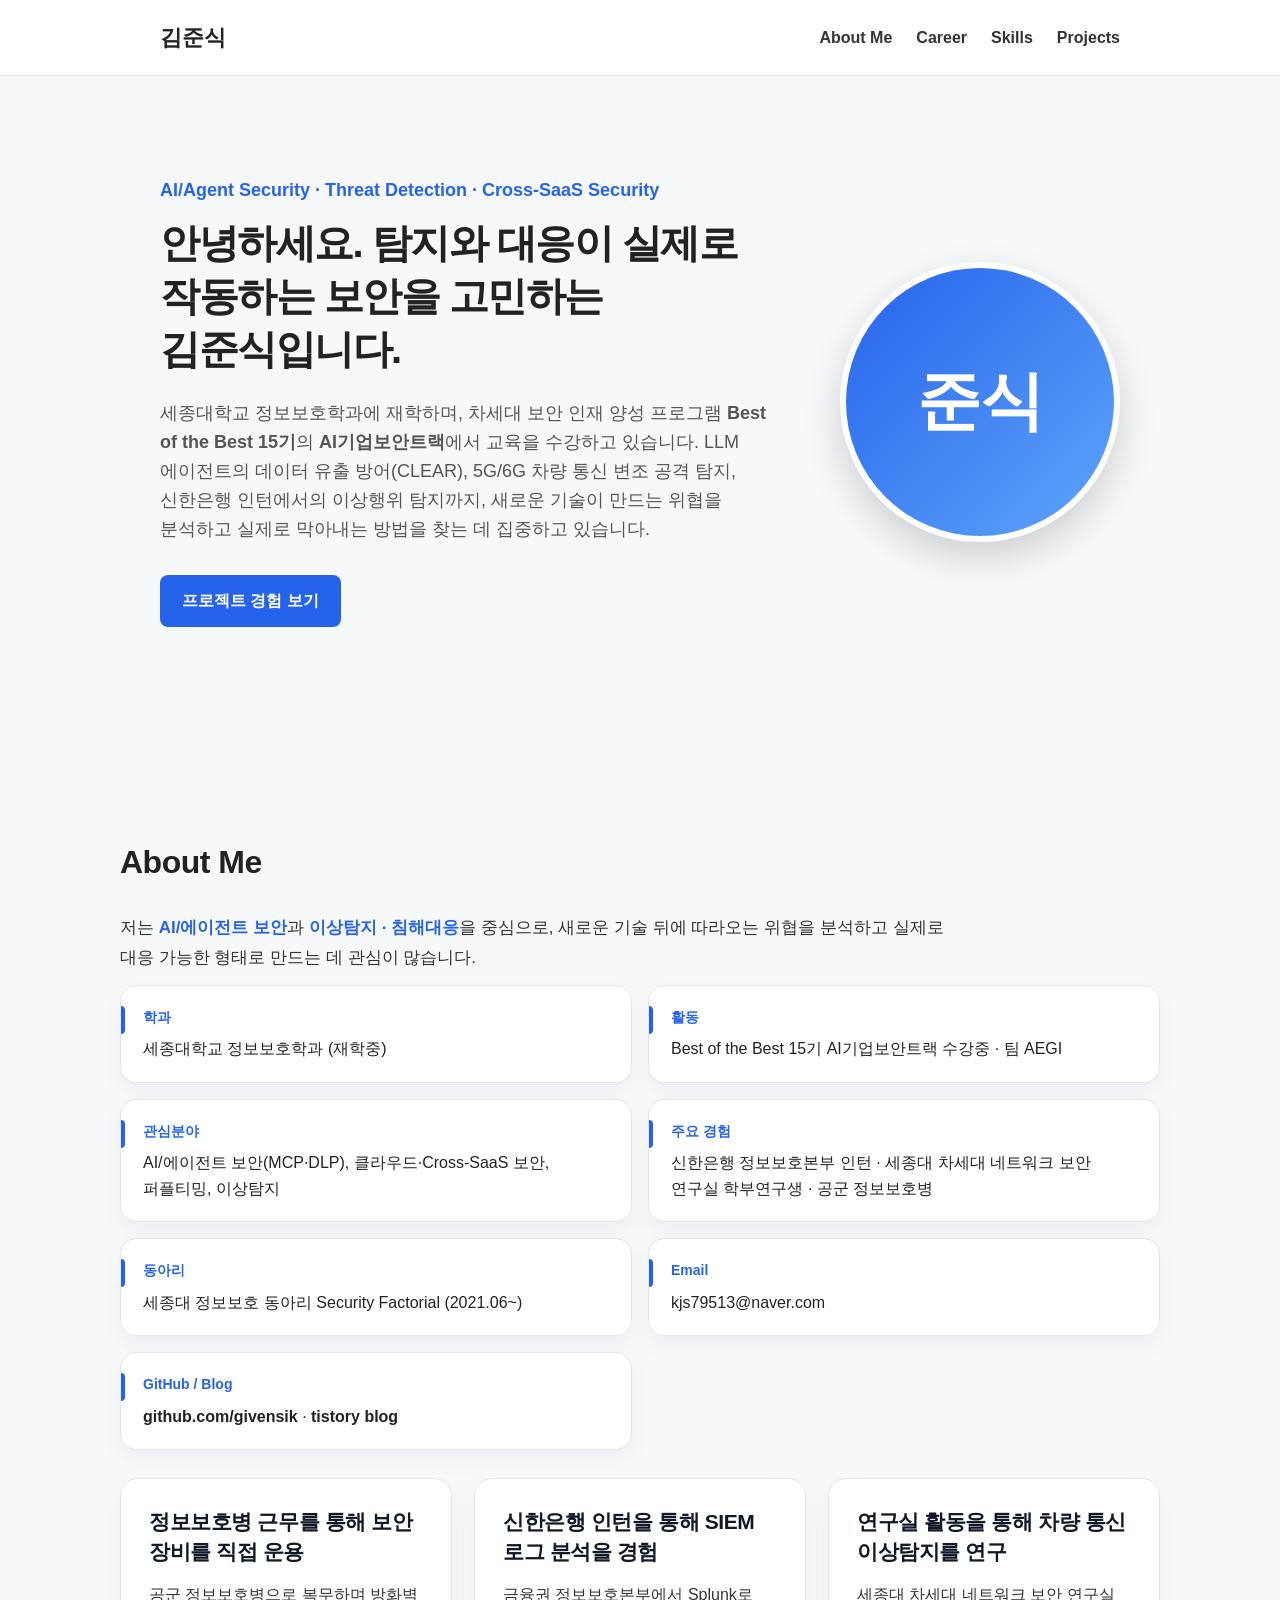
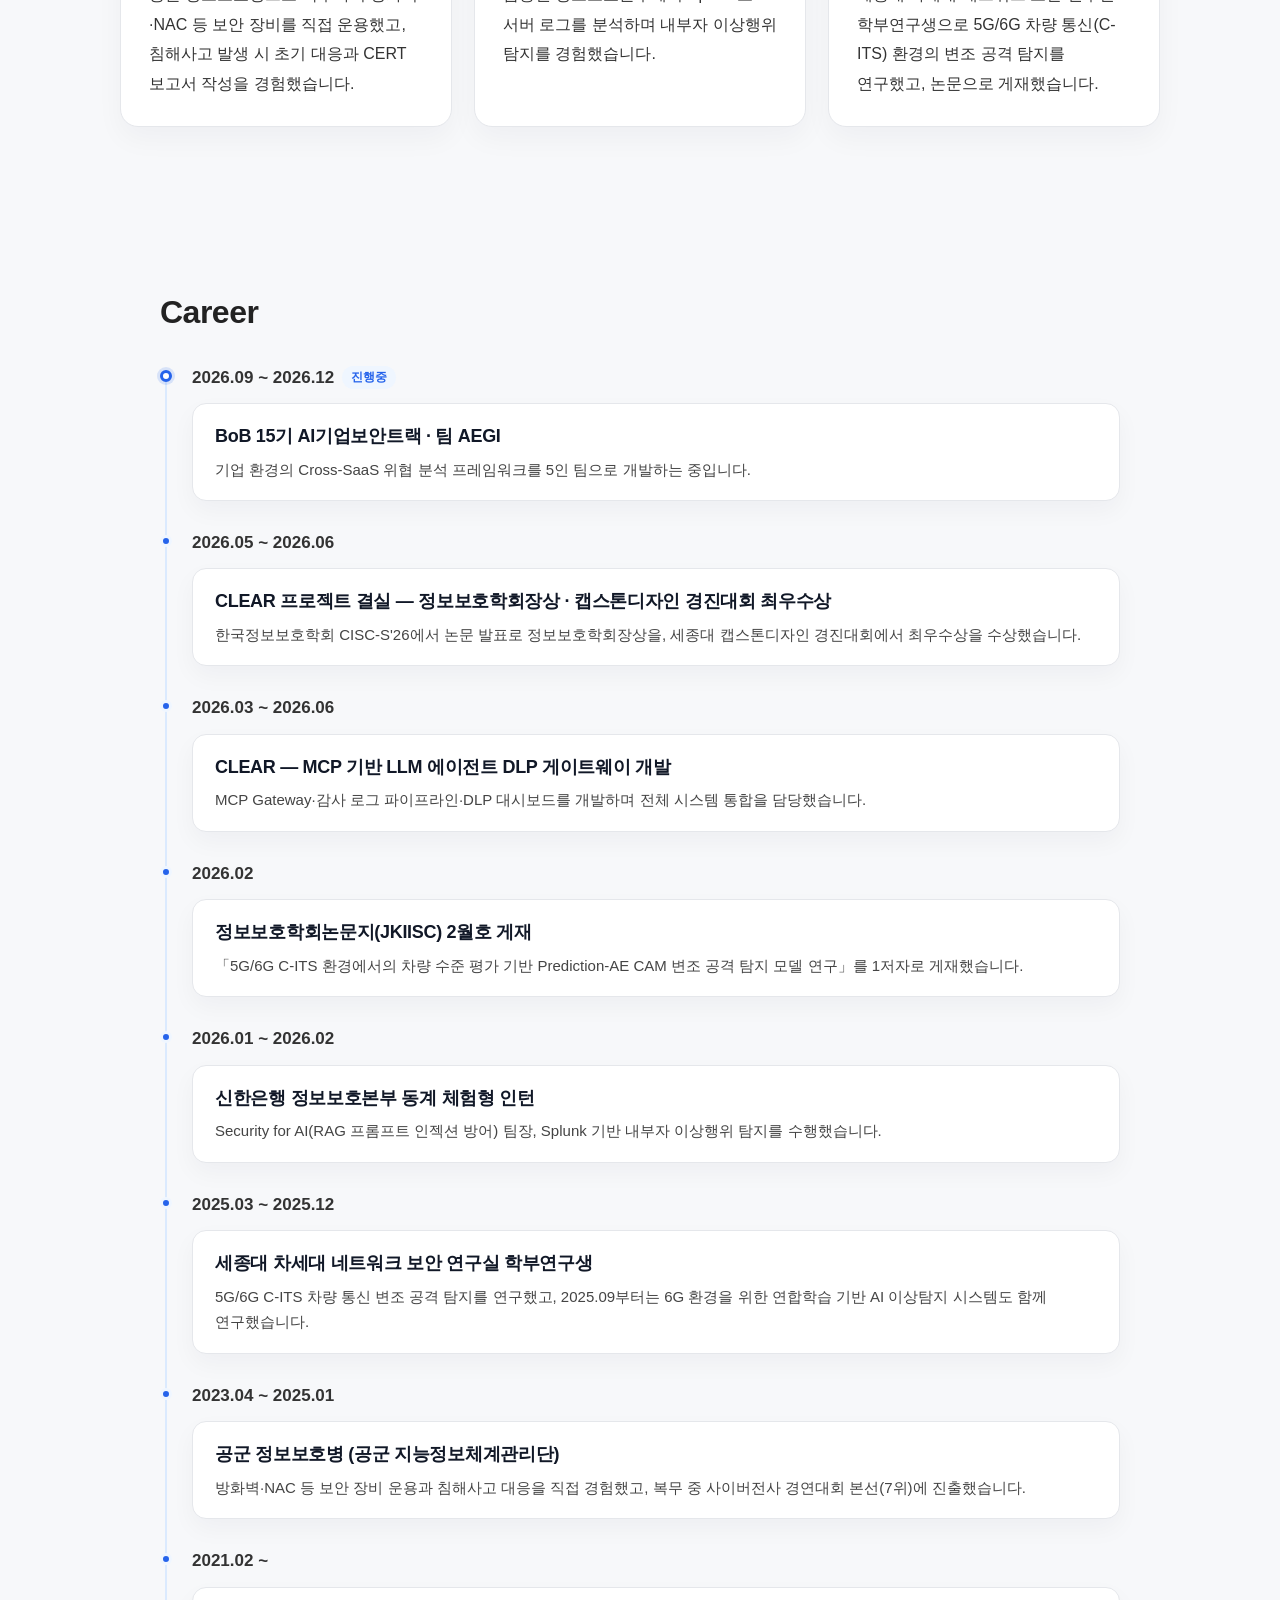
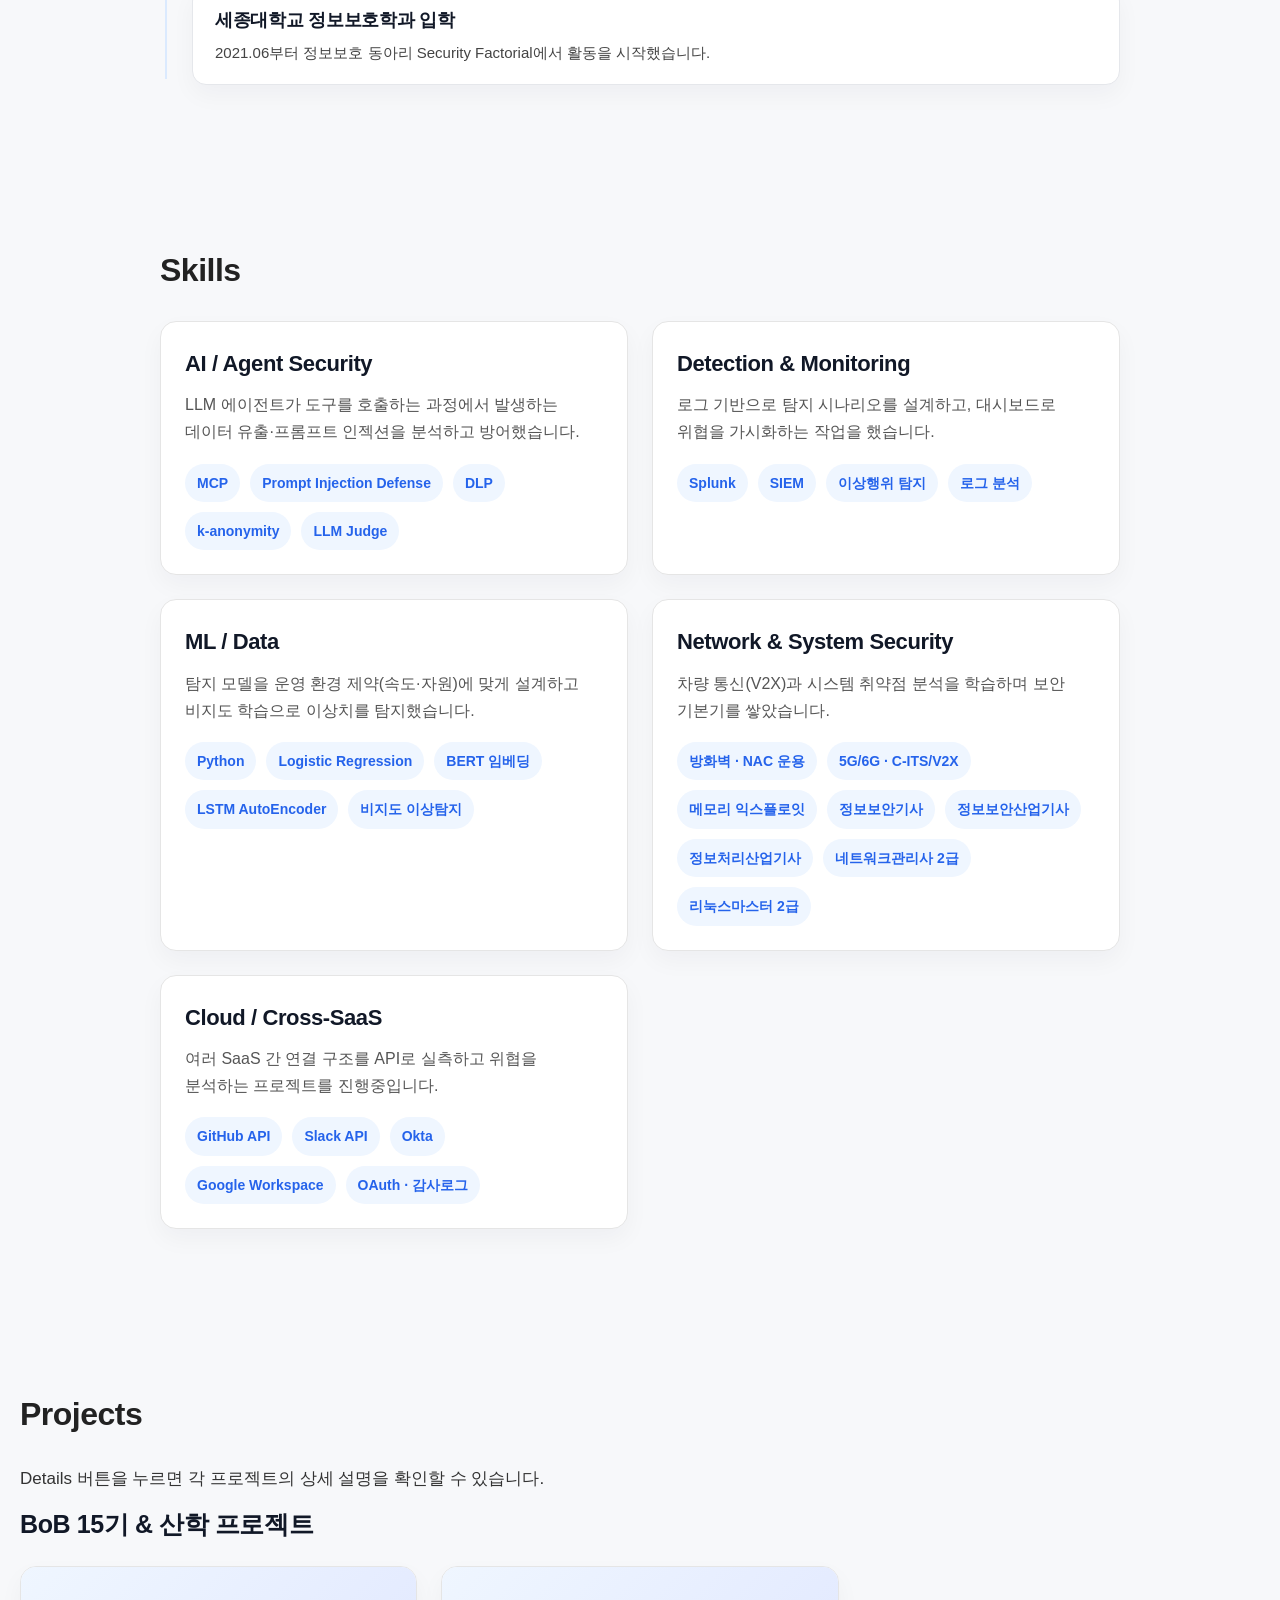
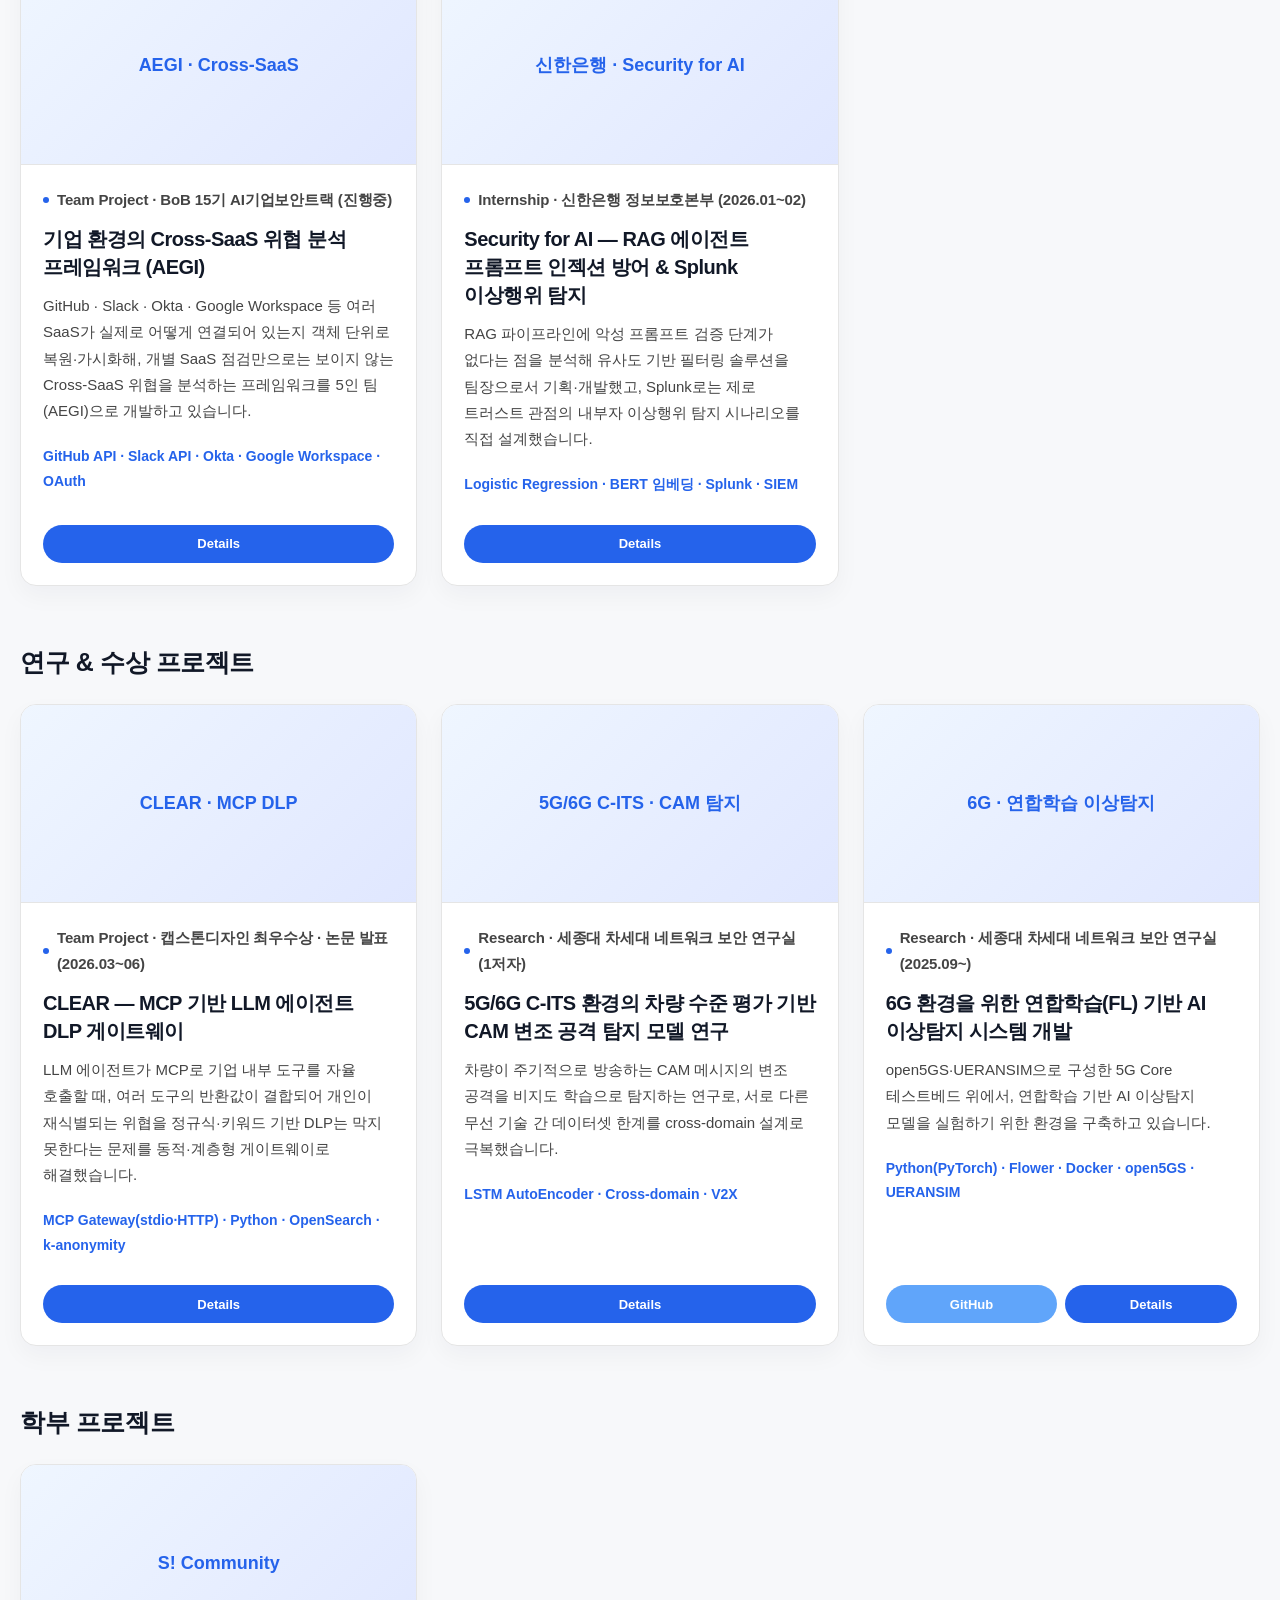
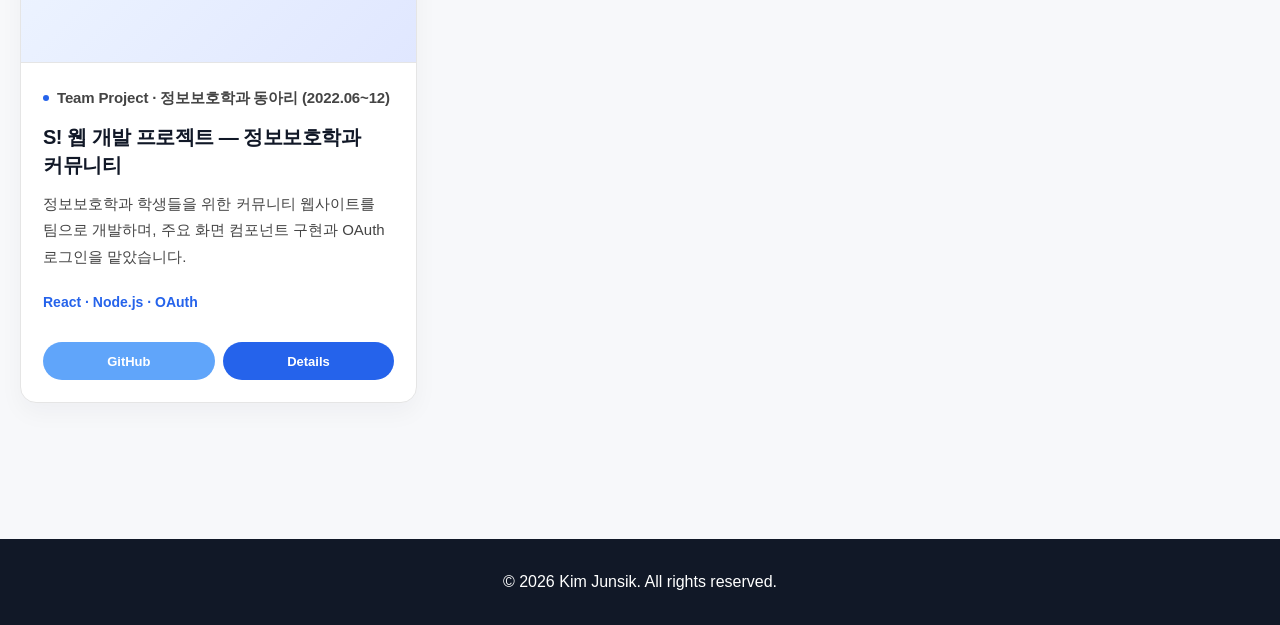
==== commit 34b5d668: "Add research lab experience card to About Co-Authored-By: Claude Sonnet 5.5 <noreply@anthropic.com> " ====
--- a/index.html
+++ b/index.html
@@ -110,6 +110,15 @@
             이상행위 탐지를 경험했습니다.
           </p>
         </div>
+
+        <div class="about-text">
+          <h3>연구실 활동을 통해 차량 통신 이상탐지를 연구</h3>
+          <p>
+            세종대 차세대 네트워크 보안 연구실 학부연구생으로 5G/6G 차량
+            통신(C-ITS) 환경의 변조 공격 탐지를 연구했고, 논문으로
+            게재했습니다.
+          </p>
+        </div>
       </div>
     </section>
 
--- a/style.css
+++ b/style.css
@@ -275,7 +275,7 @@
 
 .about-story {
   display: grid;
-  grid-template-columns: repeat(2, minmax(0, 1fr));
+  grid-template-columns: repeat(3, minmax(0, 1fr));
   gap: 22px;
 }
 
@@ -750,7 +750,8 @@
 }
 
 @media (max-width: 900px) {
-  .skill-groups {
+  .skill-groups,
+  .about-story {
     grid-template-columns: 1fr;
   }
 }
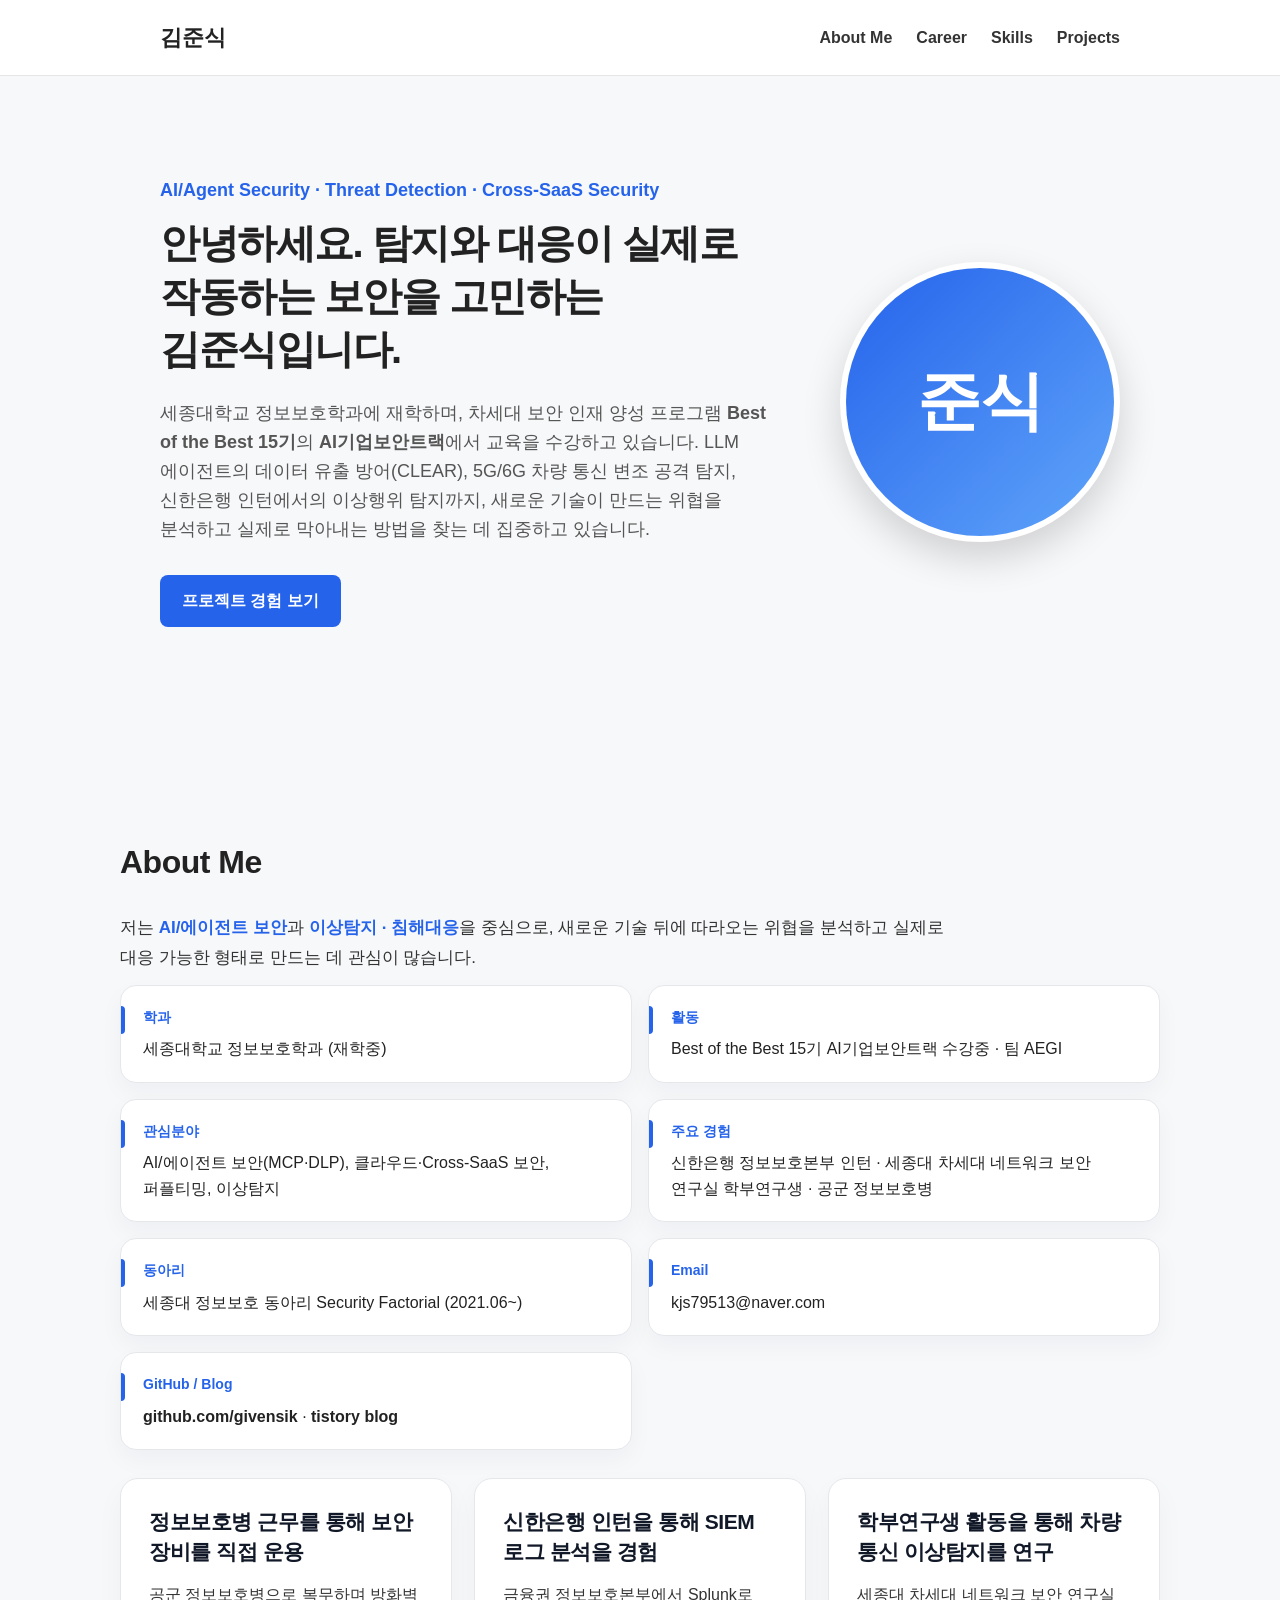
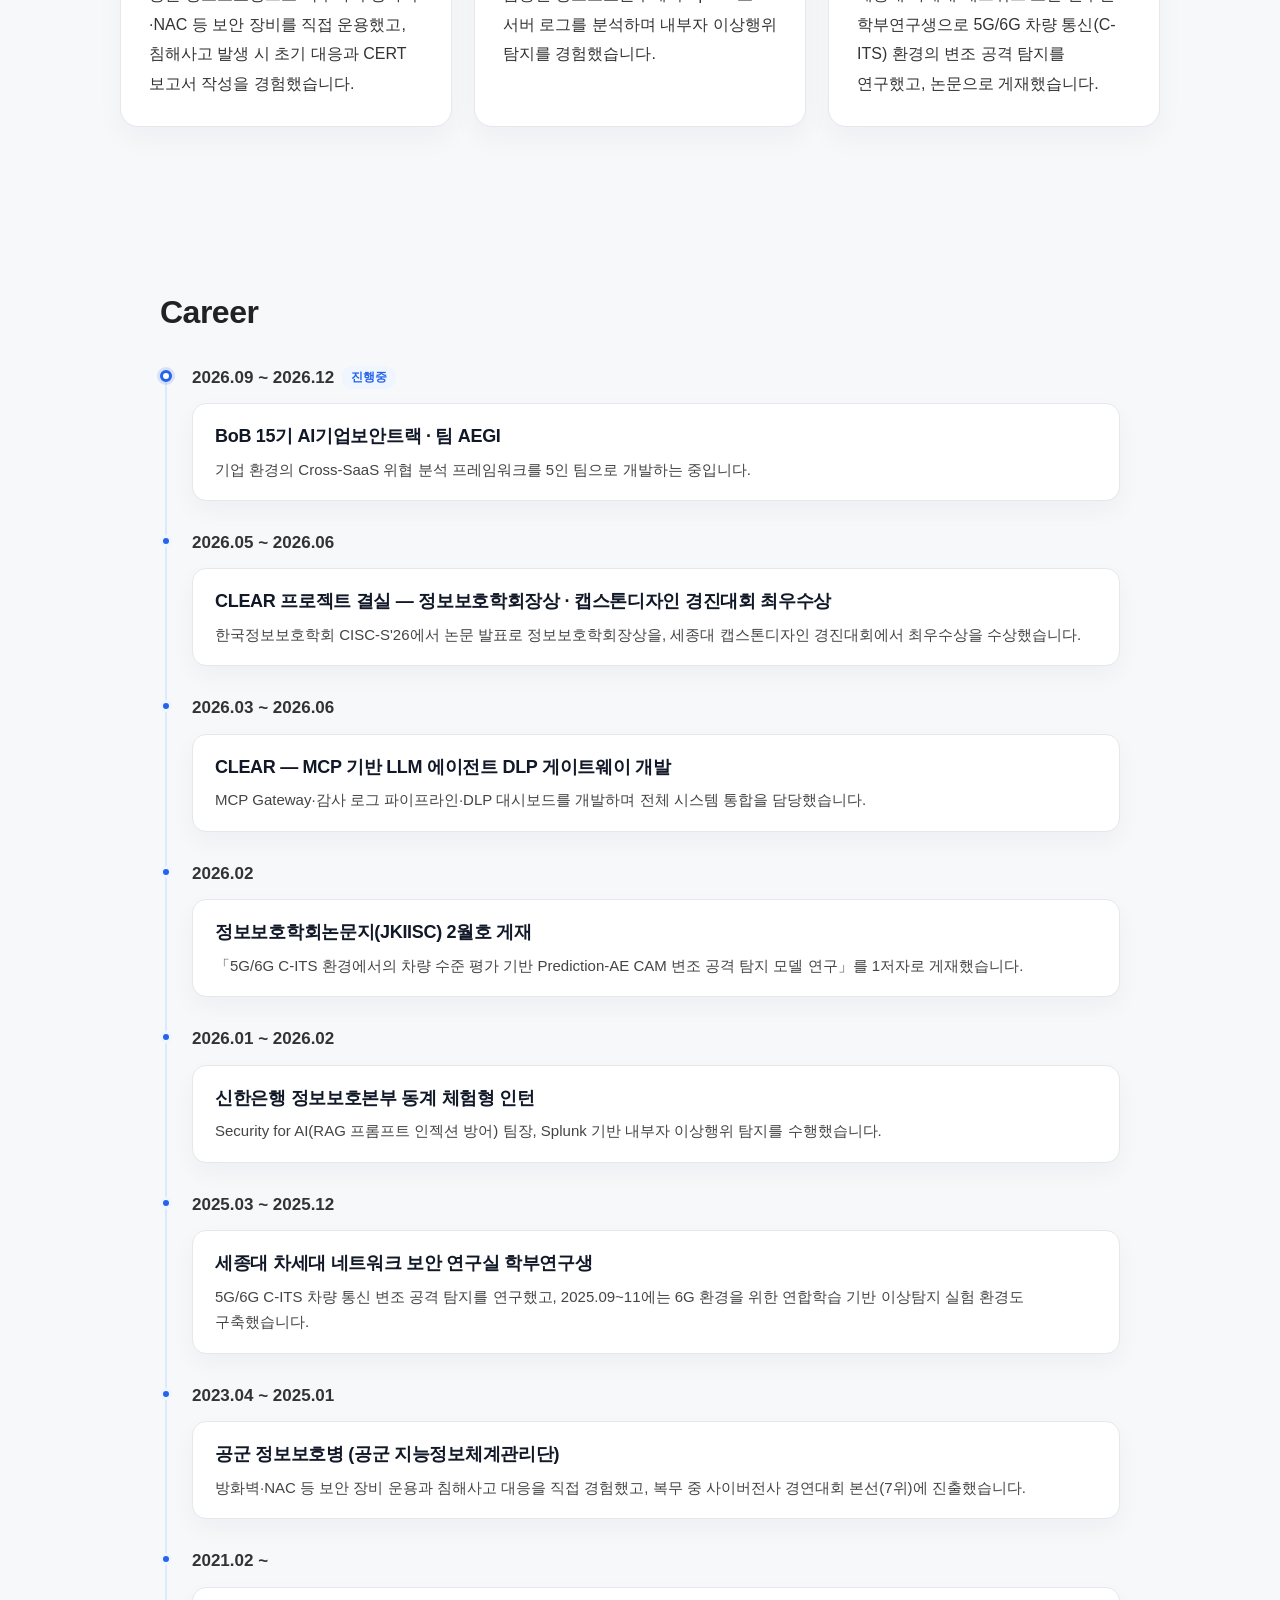
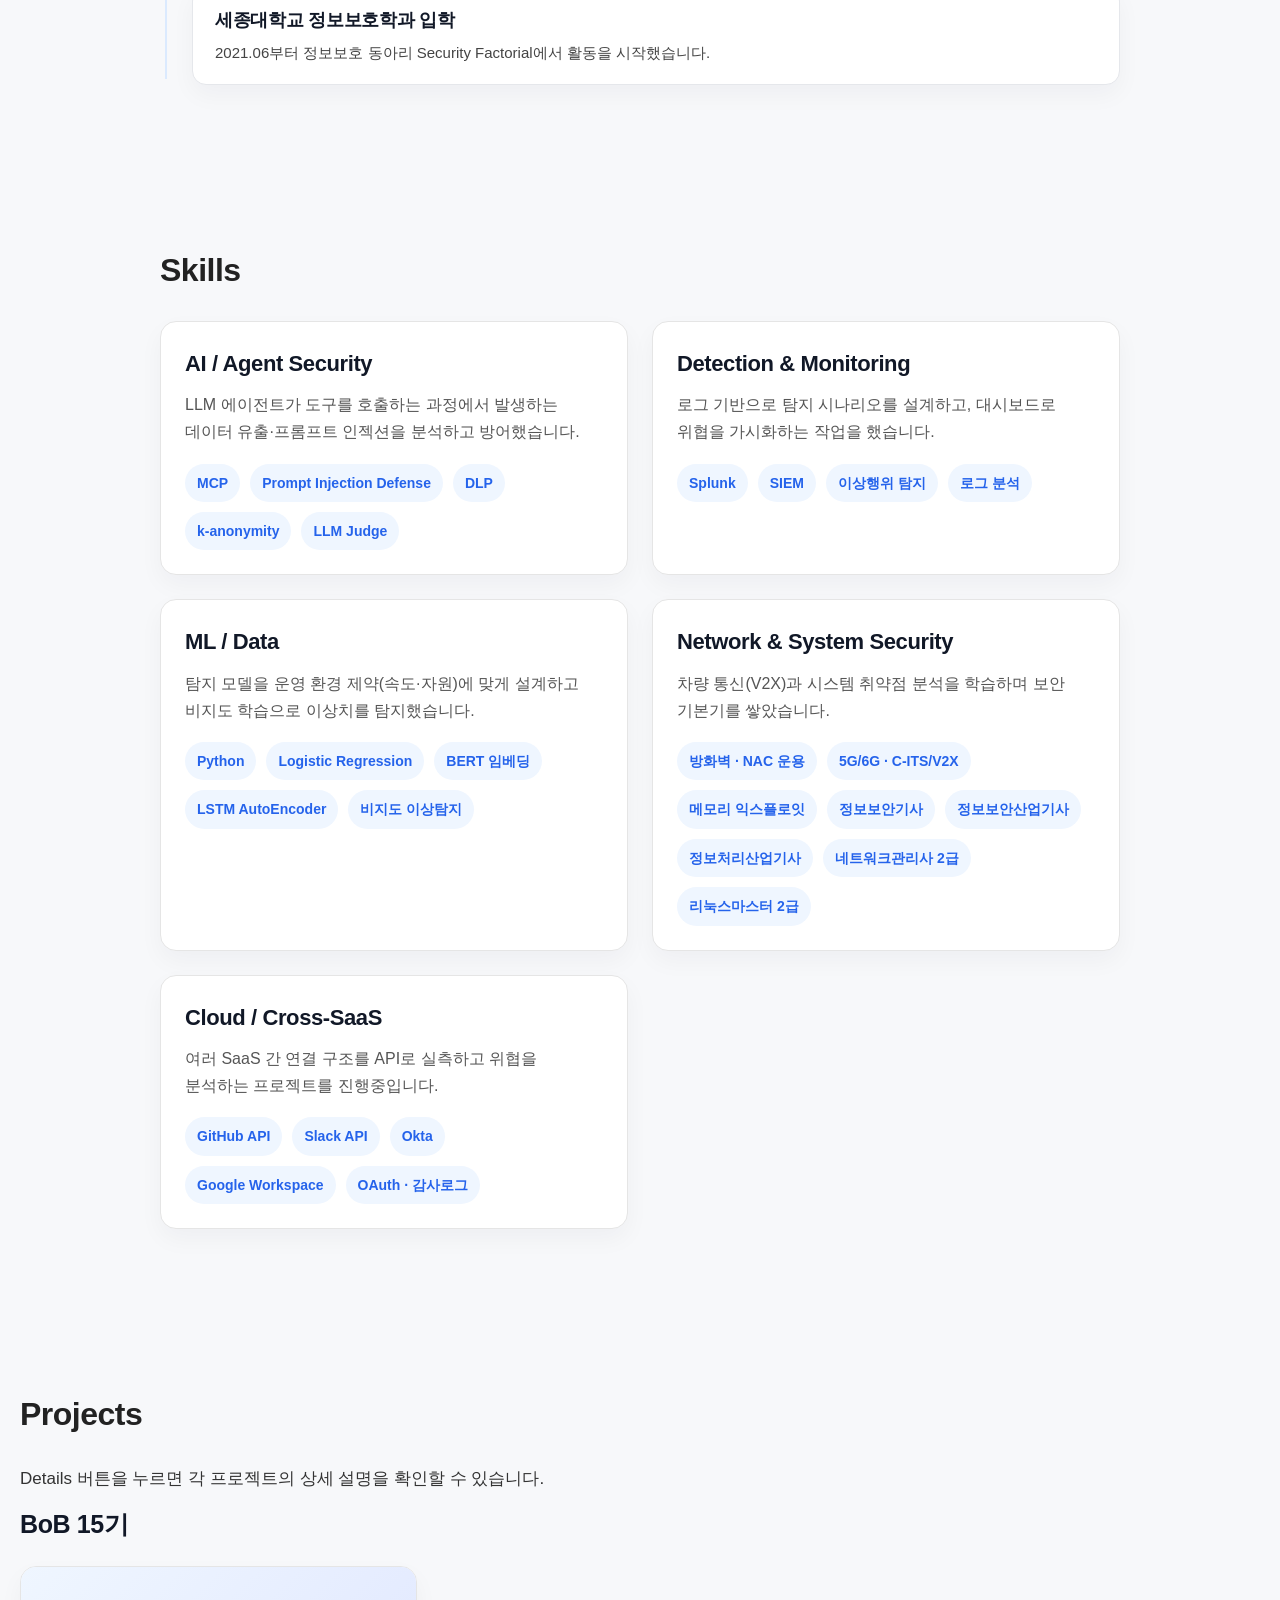
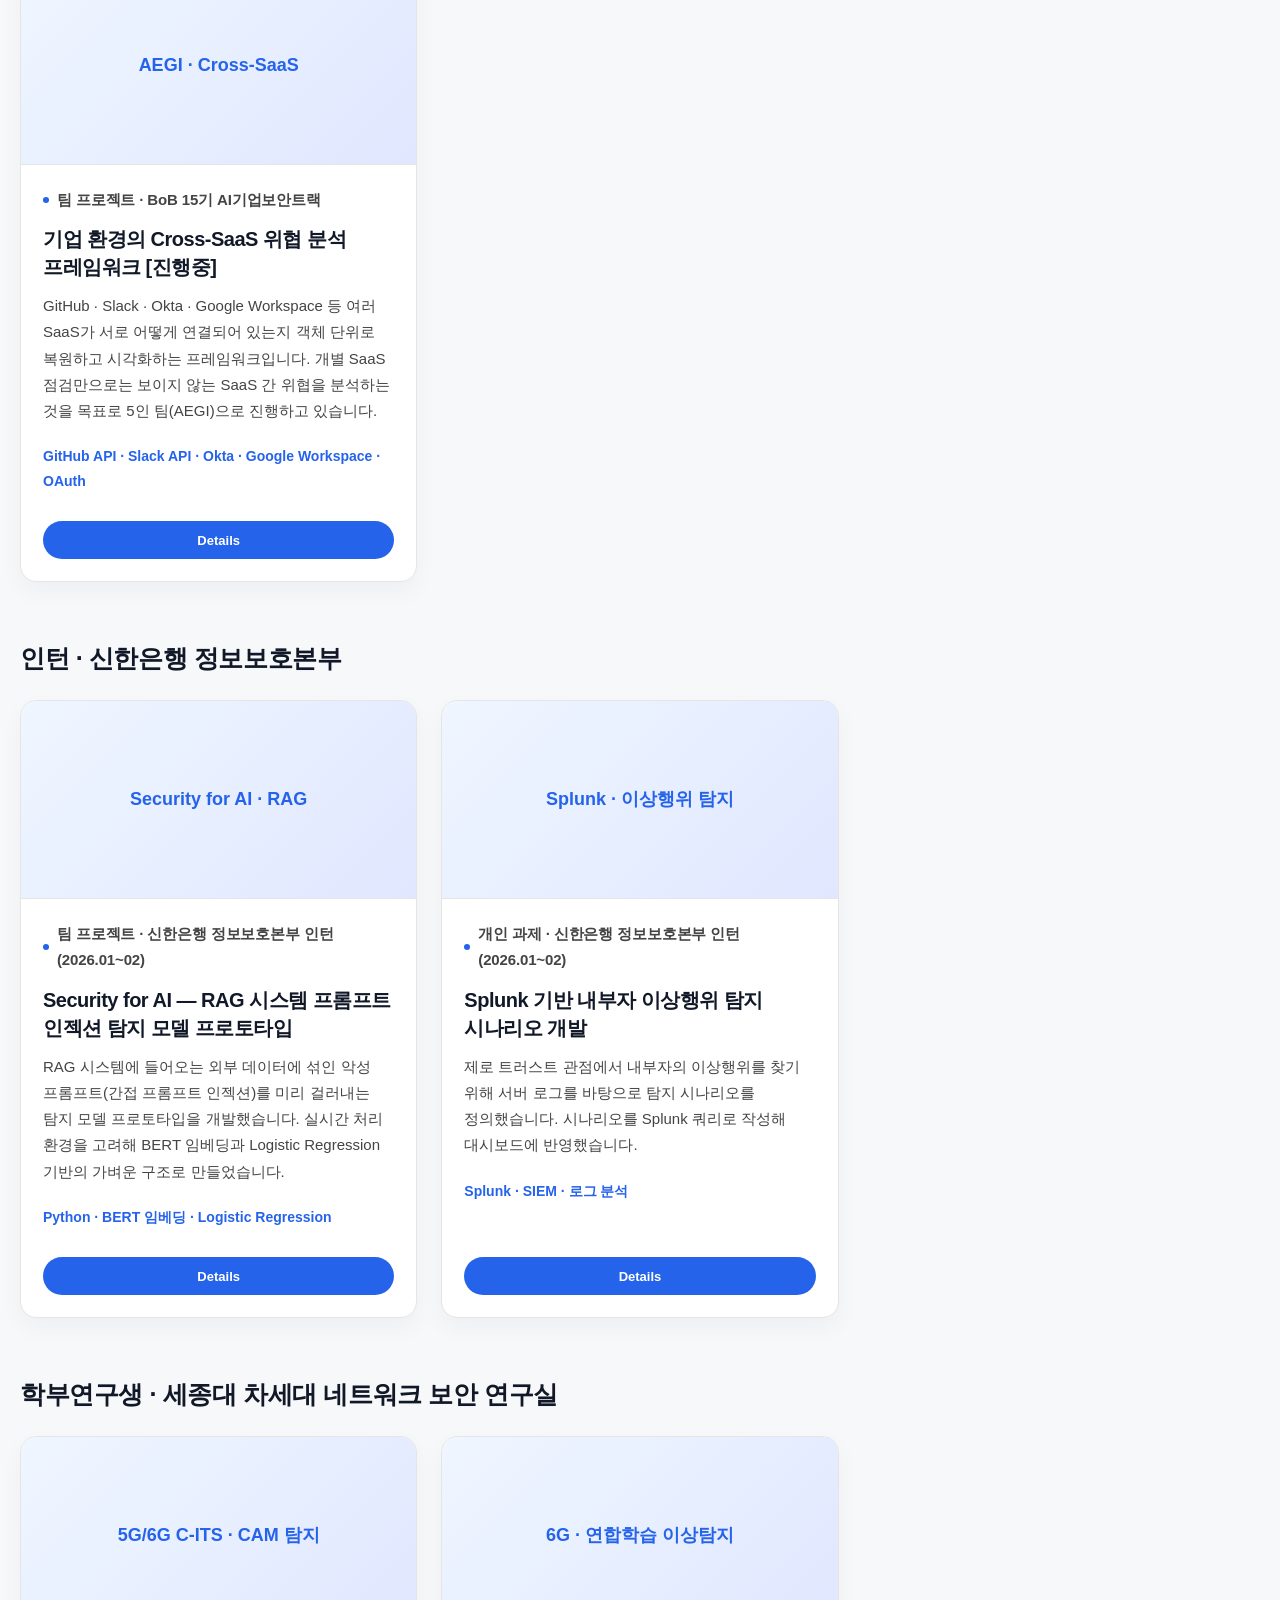
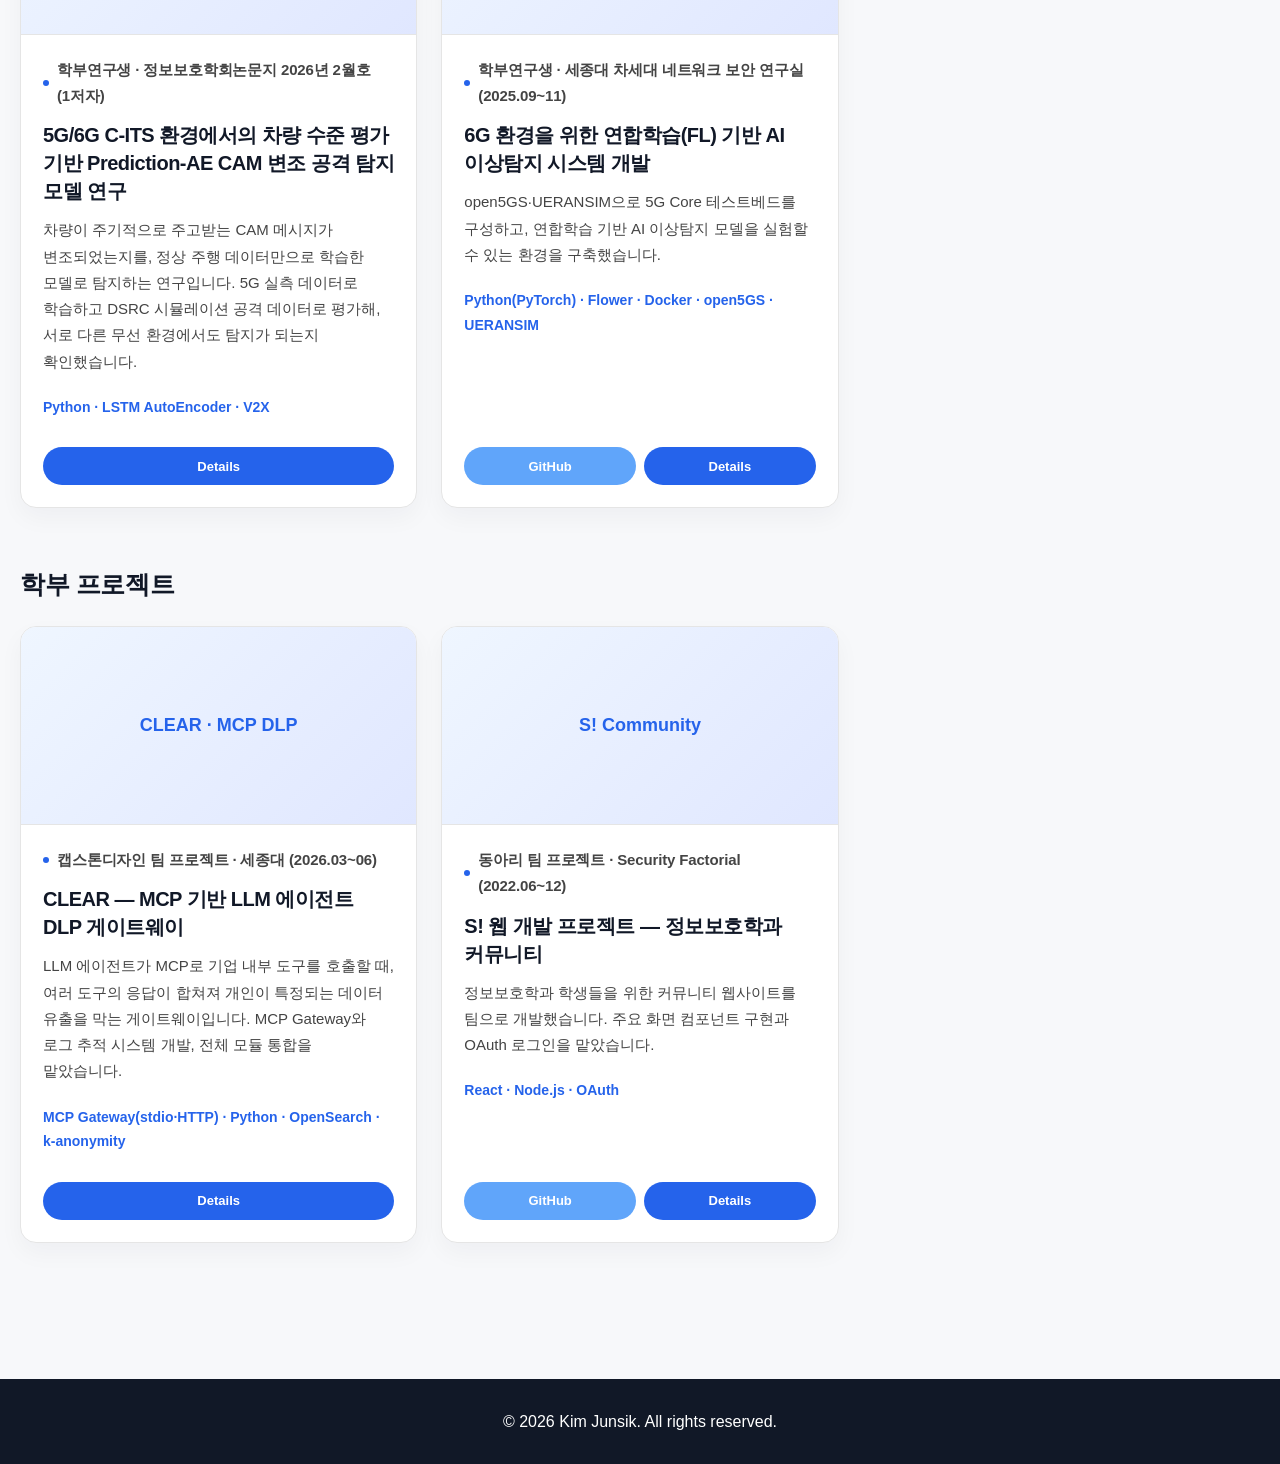
==== commit 7275c0af: "Reorganize projects by experience type and split internship card Co-Authored-By: Claude Opus 5.5 <no" ====
--- a/index.html
+++ b/index.html
@@ -112,7 +112,7 @@
         </div>
 
         <div class="about-text">
-          <h3>연구실 활동을 통해 차량 통신 이상탐지를 연구</h3>
+          <h3>학부연구생 활동을 통해 차량 통신 이상탐지를 연구</h3>
           <p>
             세종대 차세대 네트워크 보안 연구실 학부연구생으로 5G/6G 차량
             통신(C-ITS) 환경의 변조 공격 탐지를 연구했고, 논문으로
@@ -176,7 +176,7 @@
           <p class="timeline-date">2025.03 ~ 2025.12</p>
           <div class="timeline-content">
             <h3>세종대 차세대 네트워크 보안 연구실 학부연구생</h3>
-            <p>5G/6G C-ITS 차량 통신 변조 공격 탐지를 연구했고, 2025.09부터는 6G 환경을 위한 연합학습 기반 AI 이상탐지 시스템도 함께 연구했습니다.</p>
+            <p>5G/6G C-ITS 차량 통신 변조 공격 탐지를 연구했고, 2025.09~11에는 6G 환경을 위한 연합학습 기반 이상탐지 실험 환경도 구축했습니다.</p>
           </div>
         </div>
 
@@ -276,7 +276,7 @@
       </p>
 
       <div class="project-category">
-        <h3>BoB 15기 & 산학 프로젝트</h3>
+        <h3>BoB 15기</h3>
 
         <div class="project-grid">
           <article class="project-card">
@@ -284,13 +284,13 @@
               <span>AEGI · Cross-SaaS</span>
             </div>
             <div class="project-content">
-              <p class="project-label">Team Project · BoB 15기 AI기업보안트랙 (진행중)</p>
-              <h4>기업 환경의 Cross-SaaS 위협 분석 프레임워크 (AEGI)</h4>
-              <p>
-                GitHub · Slack · Okta · Google Workspace 등 여러 SaaS가 실제로
-                어떻게 연결되어 있는지 객체 단위로 복원·가시화해, 개별 SaaS
-                점검만으로는 보이지 않는 Cross-SaaS 위협을 분석하는 프레임워크를
-                5인 팀(AEGI)으로 개발하고 있습니다.
+              <p class="project-label">팀 프로젝트 · BoB 15기 AI기업보안트랙</p>
+              <h4>기업 환경의 Cross-SaaS 위협 분석 프레임워크 [진행중]</h4>
+              <p>
+                GitHub · Slack · Okta · Google Workspace 등 여러 SaaS가 서로
+                어떻게 연결되어 있는지 객체 단위로 복원하고 시각화하는
+                프레임워크입니다. 개별 SaaS 점검만으로는 보이지 않는 SaaS 간
+                위협을 분석하는 것을 목표로 5인 팀(AEGI)으로 진행하고 있습니다.
               </p>
               <p class="project-tech">GitHub API · Slack API · Okta · Google Workspace · OAuth</p>
 
@@ -301,70 +301,78 @@
               </div>
             </div>
           </article>
-
-          <article class="project-card">
-            <div class="project-image">
-              <span>신한은행 · Security for AI</span>
-            </div>
-            <div class="project-content">
-              <p class="project-label">Internship · 신한은행 정보보호본부 (2026.01~02)</p>
-              <h4>Security for AI — RAG 에이전트 프롬프트 인젝션 방어 & Splunk 이상행위 탐지</h4>
-              <p>
-                RAG 파이프라인에 악성 프롬프트 검증 단계가 없다는 점을 분석해
-                유사도 기반 필터링 솔루션을 팀장으로서 기획·개발했고, Splunk로는
-                제로 트러스트 관점의 내부자 이상행위 탐지 시나리오를 직접 설계했습니다.
-              </p>
-              <p class="project-tech">Logistic Regression · BERT 임베딩 · Splunk · SIEM</p>
-
-              <div class="project-links">
-                <button type="button" class="detail-btn" data-detail-text="현업 인터뷰로 RAG 파이프라인(수집→전처리→임베딩→벡터DB)을 분석해 임베딩 직전 악성 프롬프트 검증 단계 부재를 식별했습니다. ML 4종·DL 1종을 비교한 뒤, 운영 환경(실시간 처리)을 고려해 딥러닝 대신 경량 Logistic Regression + BERT 임베딩 기반 탐지 프로토타입으로 전환했고, AI Hub 금융 뉴스 데이터셋으로 학습시켜 오탐을 줄였습니다. AI 기본법 제32조(안전성 확보 의무) 대응 방안도 도출했습니다. 별도로 서버 로그 기반 Splunk 이상행위 탐지 시나리오를 단독으로 설계하고 대시보드로 구현했습니다. (팀장, 기여도 45%, 본인 포함 3명)">
-                  Details
-                </button>
-              </div>
-            </div>
-          </article>
         </div>
       </div>
 
       <div class="project-category">
-        <h3>연구 & 수상 프로젝트</h3>
+        <h3>인턴 · 신한은행 정보보호본부</h3>
 
         <div class="project-grid">
           <article class="project-card">
             <div class="project-image">
-              <span>CLEAR · MCP DLP</span>
-            </div>
-            <div class="project-content">
-              <p class="project-label">Team Project · 캡스톤디자인 최우수상 · 논문 발표 (2026.03~06)</p>
-              <h4>CLEAR — MCP 기반 LLM 에이전트 DLP 게이트웨이</h4>
-              <p>
-                LLM 에이전트가 MCP로 기업 내부 도구를 자율 호출할 때, 여러 도구의
-                반환값이 결합되어 개인이 재식별되는 위협을 정규식·키워드 기반
-                DLP는 막지 못한다는 문제를 동적·계층형 게이트웨이로 해결했습니다.
-              </p>
-              <p class="project-tech">MCP Gateway(stdio·HTTP) · Python · OpenSearch · k-anonymity</p>
-
-              <div class="project-links">
-                <button type="button" class="detail-btn" data-detail-text="MCP Gateway(stdio & HTTP)를 전담 개발해 AI 에이전트와 하위 MCP 서버 사이의 도구 호출을 프록시하고, OARM 분류·워크플로우 DLP 라우팅을 통합했습니다. Gateway·Judge·Filter 모듈에 turn_id/request_id 계층을 설계해 전파하는 분산 감사 로그 파이프라인을 구축해 OpenSearch로 요청 단위 전체 흐름을 추적할 수 있게 했고, 전체 요청 흐름(Input→Agent→Gateway→Matrix→Judge→DLP→R')을 SVG 파이프라인 그래프로 시각화하는 DLP 대시보드도 개발했습니다. Nemotron-Personas-Korea 100만 건 합성 페르소나 데이터셋으로 No Filter/Presidio DLP/CLEAR 3개 조건의 k-익명성을 측정해, 반복 질의로 도구 호출 응답이 누적될수록 재식별 위험이 커지는 결합정보 위협에 대한 방어력을 실증했습니다. 트러블슈팅: (1) 오픈소스 MCP Gateway가 하위 서버 툴 스키마를 파이썬 함수 시그니처로 변환하며 발생한 JSON Schema-Python 식별자 규칙 불일치를 내부/외부 변환 계층 분리로 해결, (2) LLM 검증으로 응답이 길어져 발생한 MCP 클라이언트 타임아웃을 progress notification 전송으로 해결. 성과: 세종대 캡스톤디자인 경진대회 최우수상, 한국정보보호학회 CISC-S'26 논문 발표(정보보호학회장상), Incognito 아이디어톤 본선 진출. (4인 팀, GitHub 저장소는 비공개)">
-                  Details
-                </button>
-              </div>
-            </div>
-          </article>
-
+              <span>Security for AI · RAG</span>
+            </div>
+            <div class="project-content">
+              <p class="project-label">팀 프로젝트 · 신한은행 정보보호본부 인턴 (2026.01~02)</p>
+              <h4>Security for AI — RAG 시스템 프롬프트 인젝션 탐지 모델 프로토타입</h4>
+              <p>
+                RAG 시스템에 들어오는 외부 데이터에 섞인 악성 프롬프트(간접
+                프롬프트 인젝션)를 미리 걸러내는 탐지 모델 프로토타입을
+                개발했습니다. 실시간 처리 환경을 고려해 BERT 임베딩과 Logistic
+                Regression 기반의 가벼운 구조로 만들었습니다.
+              </p>
+              <p class="project-tech">Python · BERT 임베딩 · Logistic Regression</p>
+
+              <div class="project-links">
+                <button type="button" class="detail-btn" data-detail-text="현업 인터뷰로 RAG 파이프라인(수집→전처리→임베딩→벡터DB)을 분석해 임베딩 직전 악성 프롬프트 검증 단계 부재를 식별했습니다. ML 4종·DL 1종을 비교한 뒤, 운영 환경(실시간 처리)을 고려해 딥러닝 대신 경량 Logistic Regression + BERT 임베딩 기반 탐지 프로토타입으로 전환했고, AI Hub 금융 뉴스 데이터셋으로 학습시켜 오탐을 줄였습니다. AI 기본법 제32조(안전성 확보 의무) 대응 방안도 도출했습니다. (팀장, 기여도 45%, 본인 포함 3명)">
+                  Details
+                </button>
+              </div>
+            </div>
+          </article>
+
+          <article class="project-card">
+            <div class="project-image">
+              <span>Splunk · 이상행위 탐지</span>
+            </div>
+            <div class="project-content">
+              <p class="project-label">개인 과제 · 신한은행 정보보호본부 인턴 (2026.01~02)</p>
+              <h4>Splunk 기반 내부자 이상행위 탐지 시나리오 개발</h4>
+              <p>
+                제로 트러스트 관점에서 내부자의 이상행위를 찾기 위해 서버 로그를
+                바탕으로 탐지 시나리오를 정의했습니다. 시나리오를 Splunk 쿼리로
+                작성해 대시보드에 반영했습니다.
+              </p>
+              <p class="project-tech">Splunk · SIEM · 로그 분석</p>
+
+              <div class="project-links">
+                <button type="button" class="detail-btn" data-detail-text="각 서버 로그를 바탕으로 내부자 이상행위 탐지 시나리오를 정의하고, Splunk 쿼리를 작성해 대시보드로 구현했습니다. SIEM 운영과 대시보드 구현을 경험했습니다. (본인 1명, 기여도 100%)">
+                  Details
+                </button>
+              </div>
+            </div>
+          </article>
+        </div>
+      </div>
+
+      <div class="project-category">
+        <h3>학부연구생 · 세종대 차세대 네트워크 보안 연구실</h3>
+
+        <div class="project-grid">
           <article class="project-card">
             <div class="project-image">
               <span>5G/6G C-ITS · CAM 탐지</span>
             </div>
             <div class="project-content">
-              <p class="project-label">Research · 세종대 차세대 네트워크 보안 연구실 (1저자)</p>
-              <h4>5G/6G C-ITS 환경의 차량 수준 평가 기반 CAM 변조 공격 탐지 모델 연구</h4>
-              <p>
-                차량이 주기적으로 방송하는 CAM 메시지의 변조 공격을 비지도
-                학습으로 탐지하는 연구로, 서로 다른 무선 기술 간 데이터셋
-                한계를 cross-domain 설계로 극복했습니다.
-              </p>
-              <p class="project-tech">LSTM AutoEncoder · Cross-domain · V2X</p>
+              <p class="project-label">학부연구생 · 정보보호학회논문지 2026년 2월호 (1저자)</p>
+              <h4>5G/6G C-ITS 환경에서의 차량 수준 평가 기반 Prediction-AE CAM 변조 공격 탐지 모델 연구</h4>
+              <p>
+                차량이 주기적으로 주고받는 CAM 메시지가 변조되었는지를, 정상
+                주행 데이터만으로 학습한 모델로 탐지하는 연구입니다. 5G 실측
+                데이터로 학습하고 DSRC 시뮬레이션 공격 데이터로 평가해, 서로 다른
+                무선 환경에서도 탐지가 되는지 확인했습니다.
+              </p>
+              <p class="project-tech">Python · LSTM AutoEncoder · V2X</p>
 
               <div class="project-links">
                 <button type="button" class="detail-btn" data-detail-text="5G 환경에는 CAM 변조 공격 데이터셋이 없고 공개 공격 데이터는 DSRC(IEEE 802.11p) 기반뿐이라는 한계를, ETSI CAM 메시지 형식이 무선 기술과 무관하게 동일하다는 점에 착안해 극복했습니다. 5G 실측 정상 데이터(V2AIX)로 학습하고 DSRC 시뮬레이션 공격 데이터(VeReMi Extension)로 평가하는 cross-domain 설정을 설계, 학습 도메인 기준 정규화로 도메인 분포 이동을 최소화했습니다. Prediction-AutoEncoder(2-layer LSTM으로 다음 시점을 예측, 예측 오차를 이상 점수로 사용)로 위치·궤적이 비현실적으로 깨지는 변조 공격을 F1 0.98 이상으로 탐지했습니다. DSRC→5G→6G 전환에도 CAM 표준이 유지되면 탐지 모델을 재학습 없이 이전할 수 있는 가능성을 제시했습니다. 정보보호학회논문지(JKIISC) 2026년 2월호 게재(저자: 김준식, 서예린, 김민규, 김종현), 데이터 전처리·정규화 파이프라인 구축부터 모델 학습·평가까지 1저자로 주도했습니다.">
@@ -379,17 +387,17 @@
               <span>6G · 연합학습 이상탐지</span>
             </div>
             <div class="project-content">
-              <p class="project-label">Research · 세종대 차세대 네트워크 보안 연구실 (2025.09~)</p>
+              <p class="project-label">학부연구생 · 세종대 차세대 네트워크 보안 연구실 (2025.09~11)</p>
               <h4>6G 환경을 위한 연합학습(FL) 기반 AI 이상탐지 시스템 개발</h4>
               <p>
-                open5GS·UERANSIM으로 구성한 5G Core 테스트베드 위에서, 연합학습
-                기반 AI 이상탐지 모델을 실험하기 위한 환경을 구축하고 있습니다.
+                open5GS·UERANSIM으로 5G Core 테스트베드를 구성하고, 연합학습 기반
+                AI 이상탐지 모델을 실험할 수 있는 환경을 구축했습니다.
               </p>
               <p class="project-tech">Python(PyTorch) · Flower · Docker · open5GS · UERANSIM</p>
 
               <div class="project-links">
                 <a href="https://github.com/givensik/Core-Testbed" target="_blank" rel="noopener noreferrer">GitHub</a>
-                <button type="button" class="detail-btn" data-detail-text="5G Core 테스트베드 실험 자동화 구축과 Flower 기반 연합학습(FL) 실험 환경 구성을 맡고 있습니다. 여러 노드가 원본 데이터를 공유하지 않고도 함께 이상탐지 모델을 학습할 수 있는 구조를, 6G로 이어질 차세대 네트워크의 보안 모니터링에 적용하는 것을 목표로 합니다.">
+                <button type="button" class="detail-btn" data-detail-text="5G Core 테스트베드 실험 자동화와 Flower 기반 연합학습(FL) 실험 환경 구성을 맡았습니다. 실험 환경 구축 단계까지 진행했습니다.">
                   Details
                 </button>
               </div>
@@ -404,14 +412,36 @@
         <div class="project-grid">
           <article class="project-card">
             <div class="project-image">
+              <span>CLEAR · MCP DLP</span>
+            </div>
+            <div class="project-content">
+              <p class="project-label">캡스톤디자인 팀 프로젝트 · 세종대 (2026.03~06)</p>
+              <h4>CLEAR — MCP 기반 LLM 에이전트 DLP 게이트웨이</h4>
+              <p>
+                LLM 에이전트가 MCP로 기업 내부 도구를 호출할 때, 여러 도구의
+                응답이 합쳐져 개인이 특정되는 데이터 유출을 막는 게이트웨이입니다.
+                MCP Gateway와 로그 추적 시스템 개발, 전체 모듈 통합을 맡았습니다.
+              </p>
+              <p class="project-tech">MCP Gateway(stdio·HTTP) · Python · OpenSearch · k-anonymity</p>
+
+              <div class="project-links">
+                <button type="button" class="detail-btn" data-detail-text="MCP Gateway(stdio & HTTP)를 전담 개발해 AI 에이전트와 하위 MCP 서버 사이의 도구 호출을 프록시하고, OARM 분류·워크플로우 DLP 라우팅을 통합했습니다. Gateway·Judge·Filter 모듈에 turn_id/request_id 계층을 설계해 전파하는 분산 감사 로그 파이프라인을 구축해 OpenSearch로 요청 단위 전체 흐름을 추적할 수 있게 했고, 전체 요청 흐름(Input→Agent→Gateway→Matrix→Judge→DLP→R')을 SVG 파이프라인 그래프로 시각화하는 DLP 대시보드도 개발했습니다. Nemotron-Personas-Korea 100만 건 합성 페르소나 데이터셋으로 No Filter/Presidio DLP/CLEAR 3개 조건의 k-익명성을 측정해, 반복 질의로 도구 호출 응답이 누적될수록 재식별 위험이 커지는 결합정보 위협에 대한 방어력을 실증했습니다. 트러블슈팅: (1) 오픈소스 MCP Gateway가 하위 서버 툴 스키마를 파이썬 함수 시그니처로 변환하며 발생한 JSON Schema-Python 식별자 규칙 불일치를 내부/외부 변환 계층 분리로 해결, (2) LLM 검증으로 응답이 길어져 발생한 MCP 클라이언트 타임아웃을 progress notification 전송으로 해결. 성과: 세종대 캡스톤디자인 경진대회 최우수상, 한국정보보호학회 CISC-S'26 논문 발표(정보보호학회장상), Incognito 아이디어톤 본선 진출. (4인 팀, GitHub 저장소는 비공개)">
+                  Details
+                </button>
+              </div>
+            </div>
+          </article>
+
+          <article class="project-card">
+            <div class="project-image">
               <span>S! Community</span>
             </div>
             <div class="project-content">
-              <p class="project-label">Team Project · 정보보호학과 동아리 (2022.06~12)</p>
+              <p class="project-label">동아리 팀 프로젝트 · Security Factorial (2022.06~12)</p>
               <h4>S! 웹 개발 프로젝트 — 정보보호학과 커뮤니티</h4>
               <p>
-                정보보호학과 학생들을 위한 커뮤니티 웹사이트를 팀으로 개발하며,
-                주요 화면 컴포넌트 구현과 OAuth 로그인을 맡았습니다.
+                정보보호학과 학생들을 위한 커뮤니티 웹사이트를 팀으로
+                개발했습니다. 주요 화면 컴포넌트 구현과 OAuth 로그인을 맡았습니다.
               </p>
               <p class="project-tech">React · Node.js · OAuth</p>
 
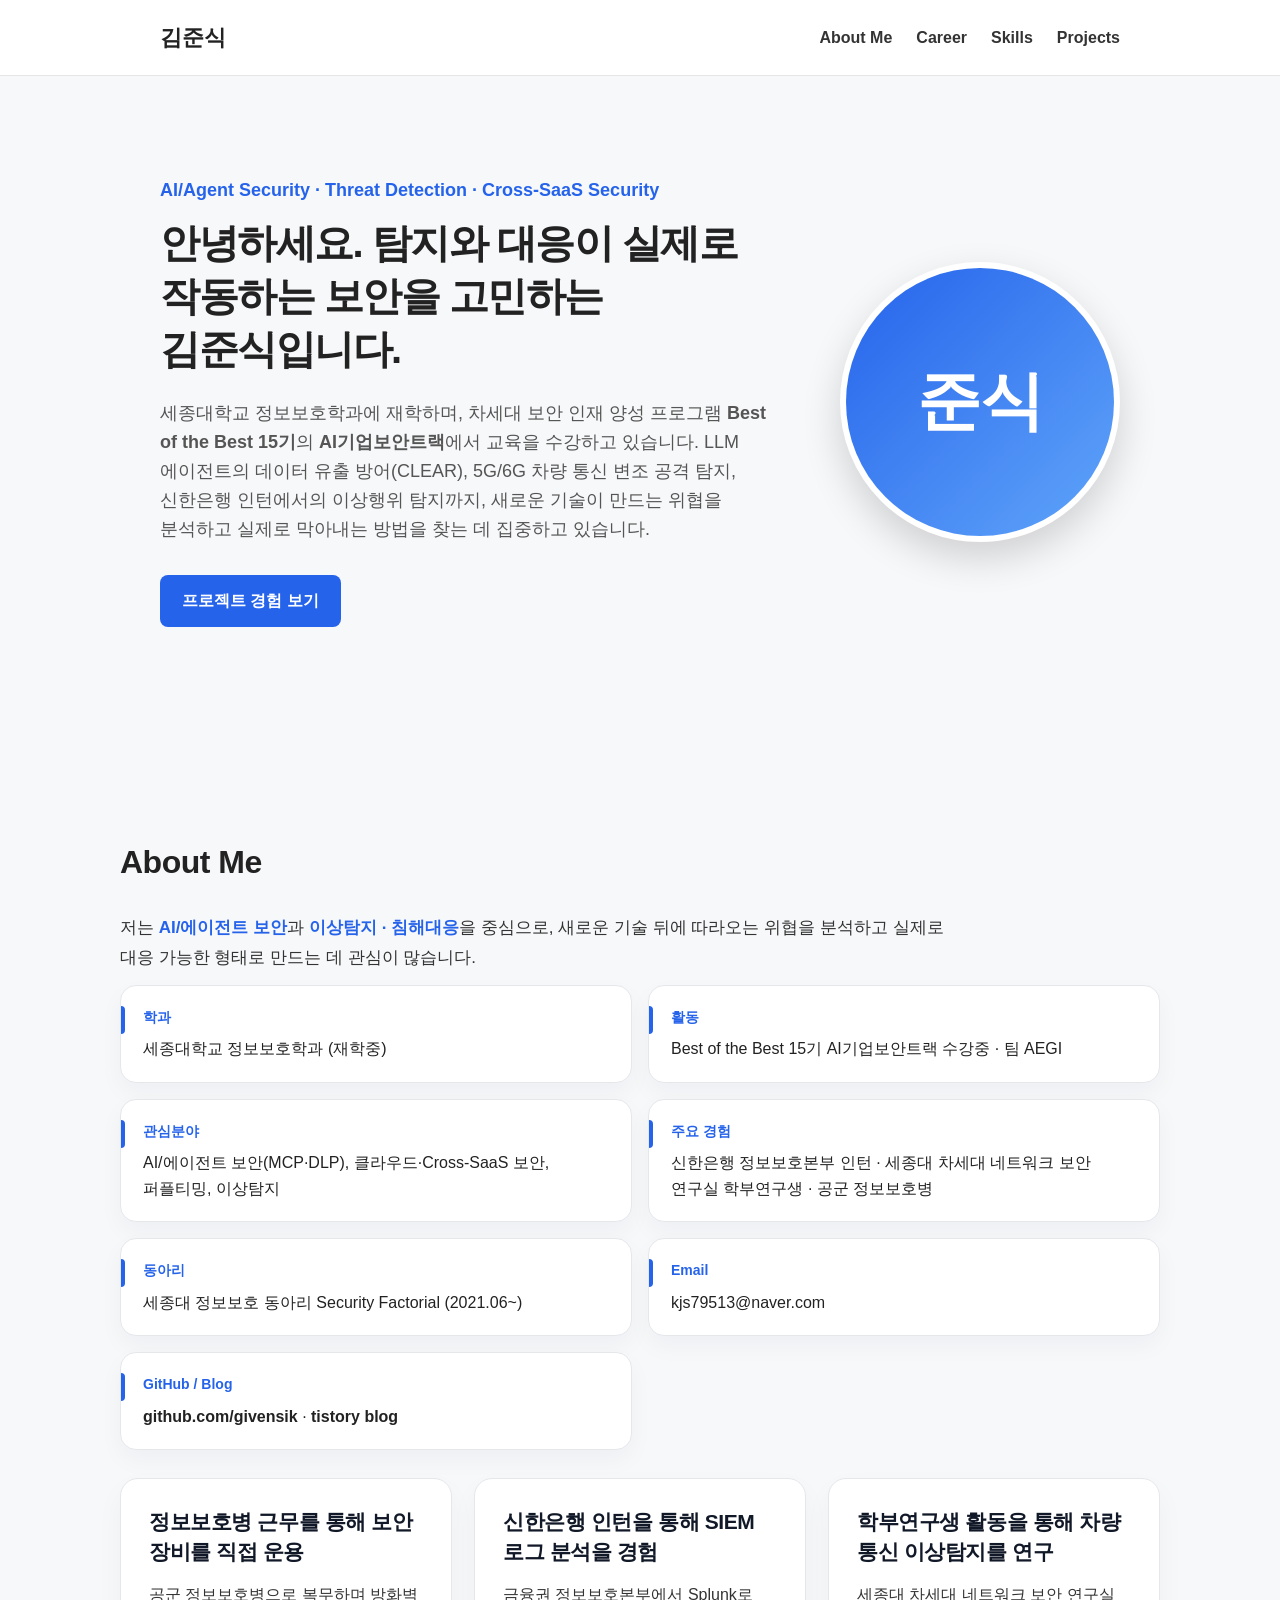
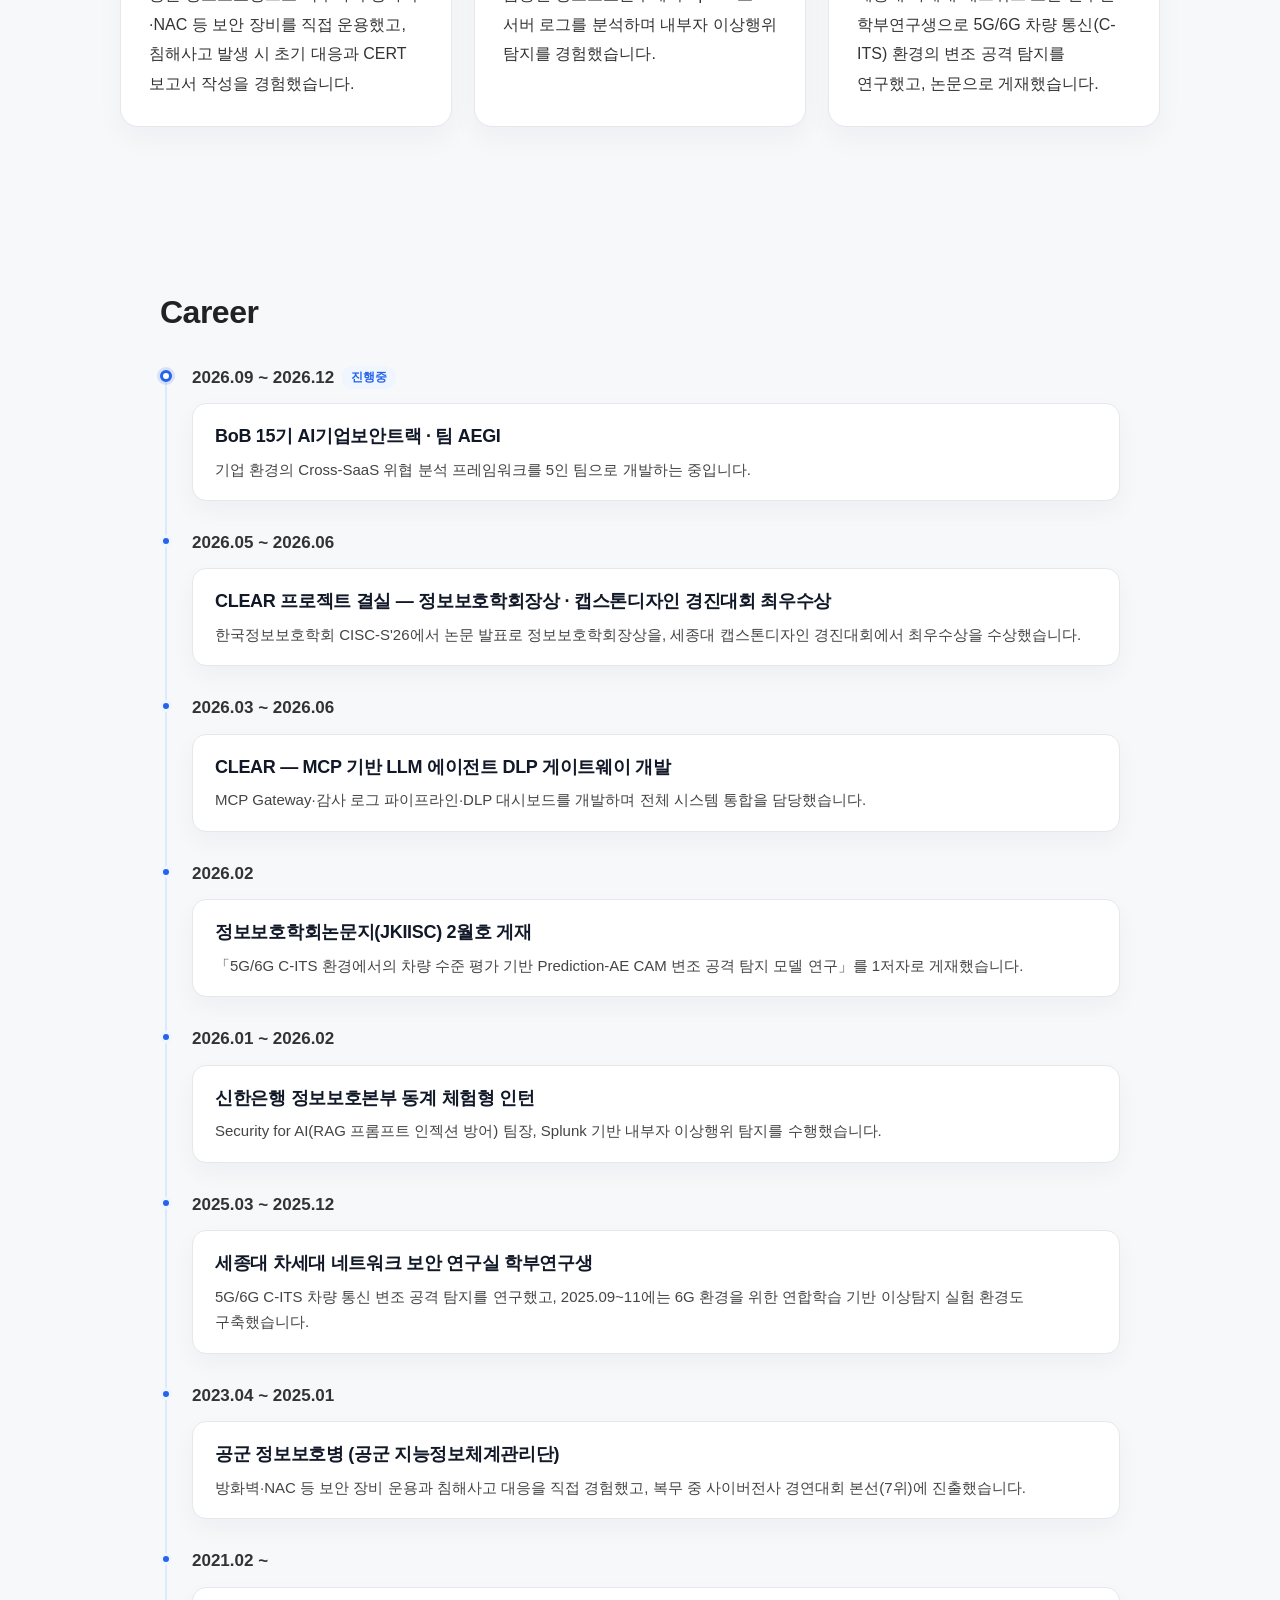
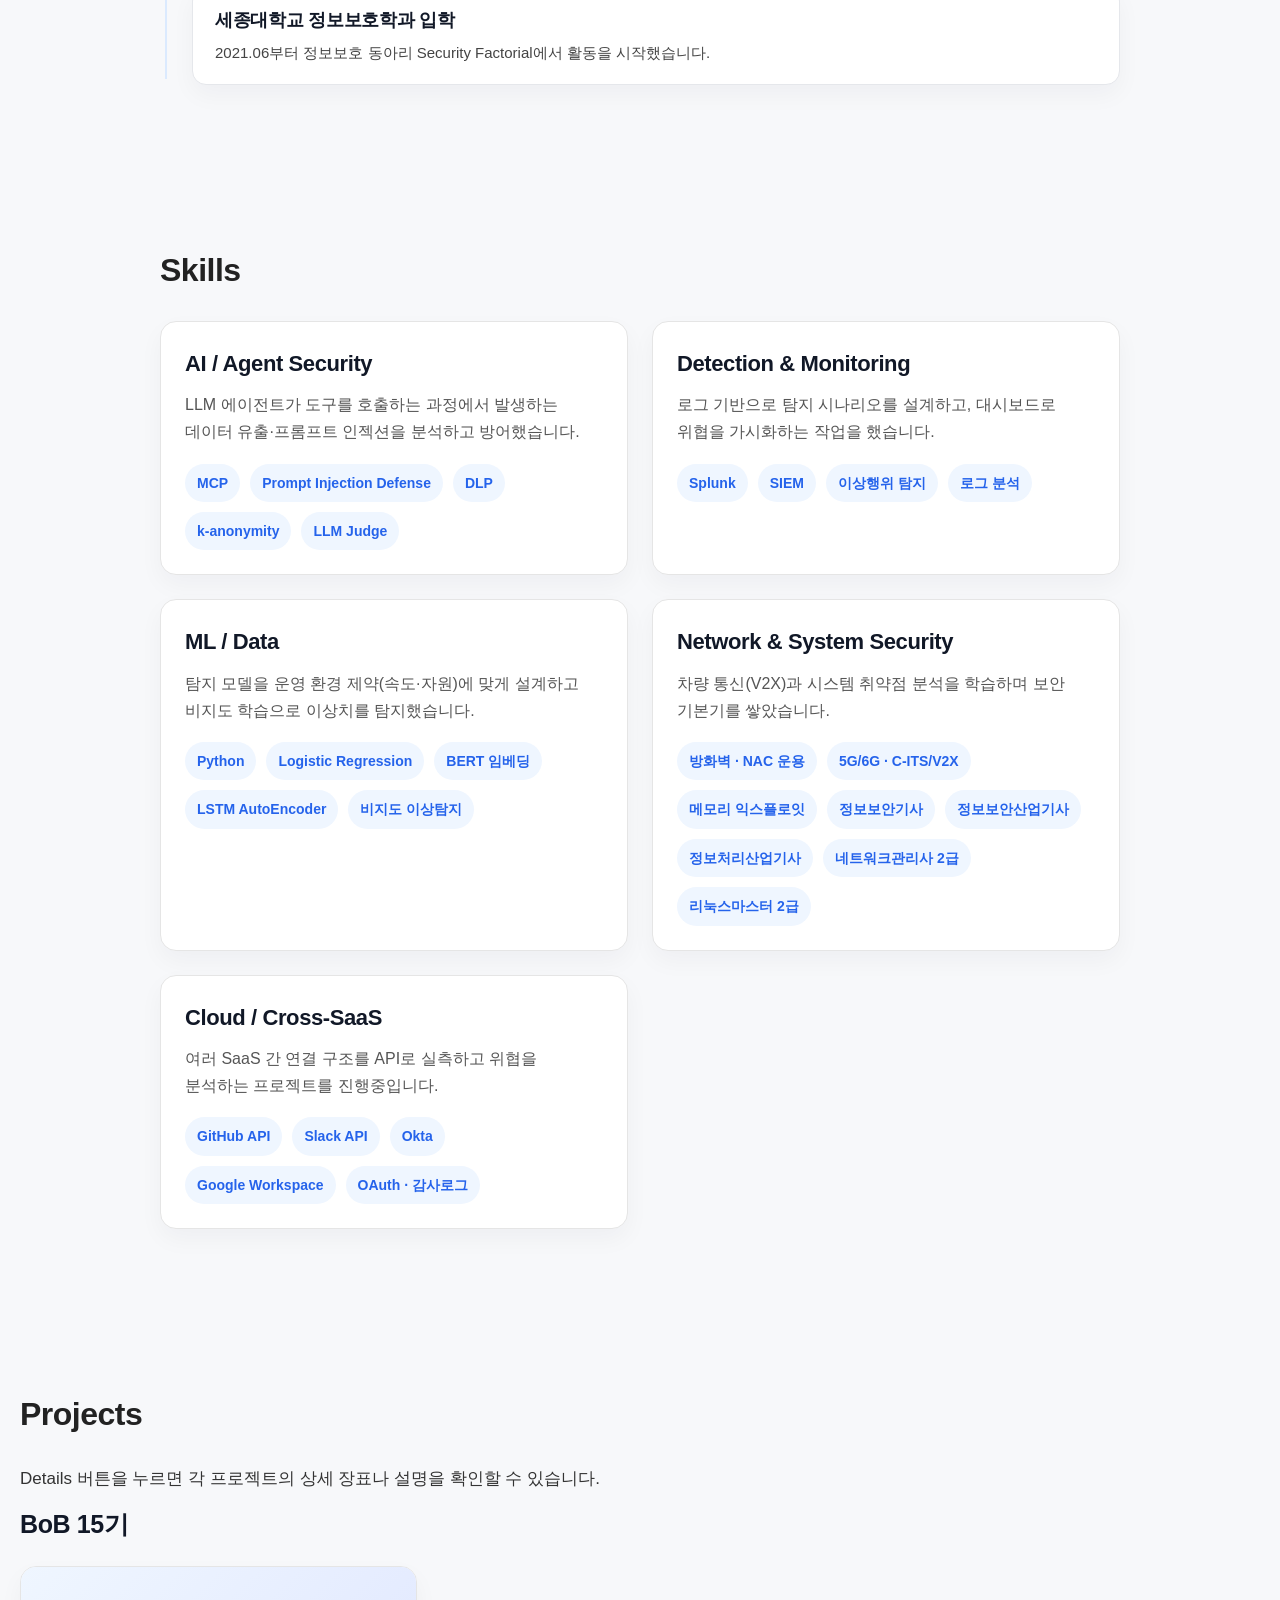
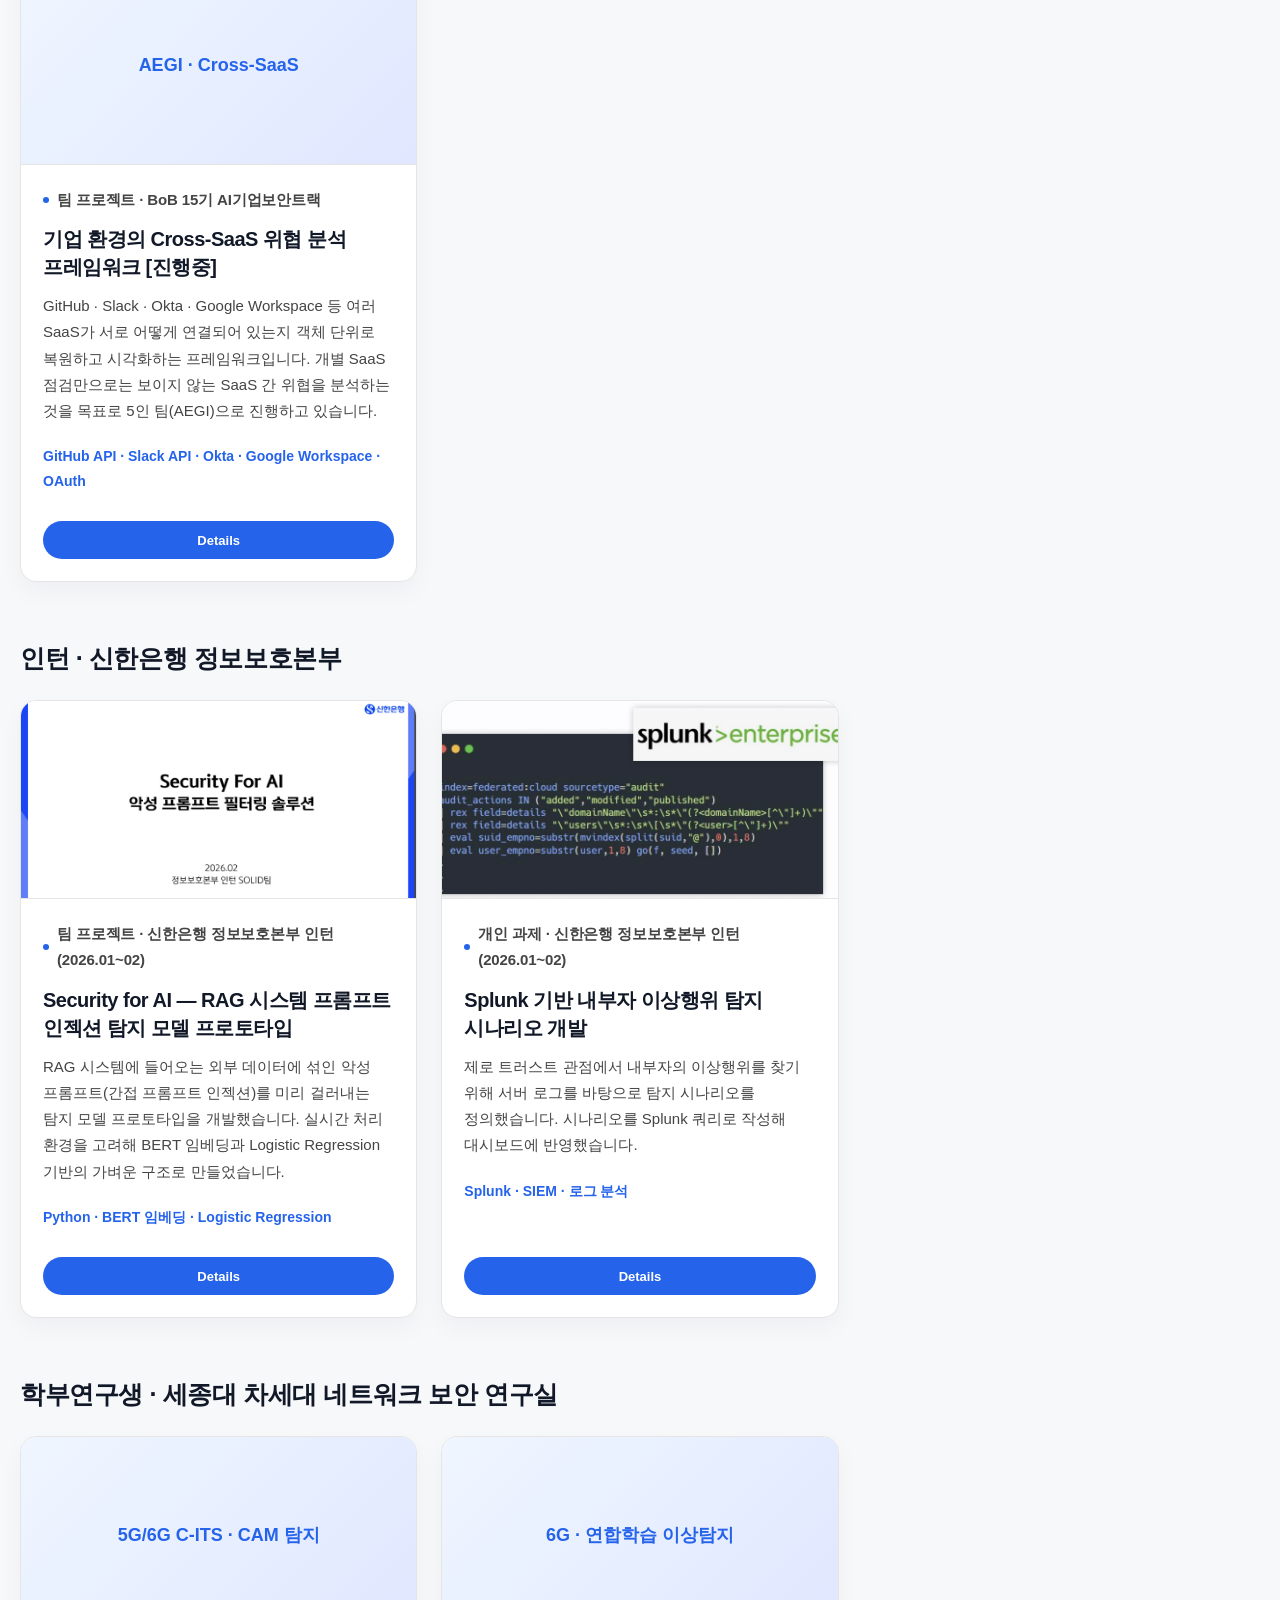
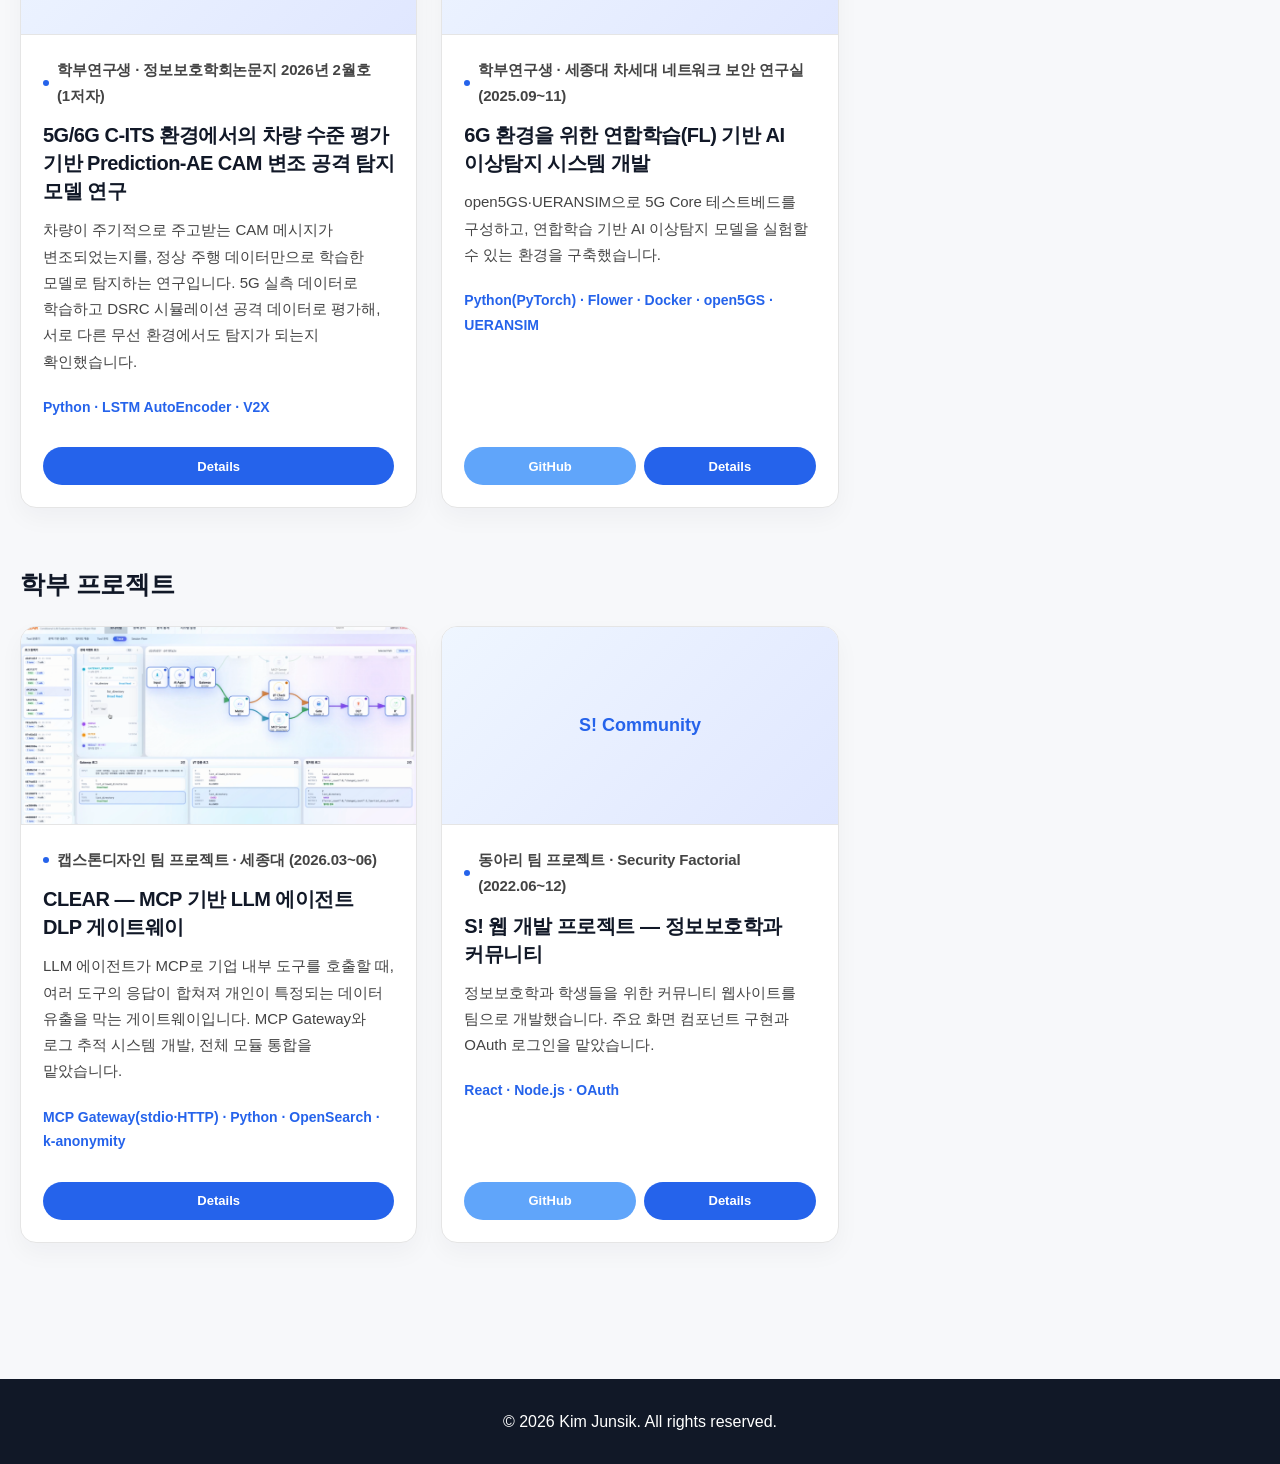
==== commit 87a05cab: "Add project thumbnails and slide-based Details from portfolio deck Co-Authored-By: Claude Opus 5.5 <" ====
--- a/index.html
+++ b/index.html
@@ -272,7 +272,7 @@
       <h2>Projects</h2>
 
       <p class="projects-guide">
-        Details 버튼을 누르면 각 프로젝트의 상세 설명을 확인할 수 있습니다.
+        Details 버튼을 누르면 각 프로젝트의 상세 장표나 설명을 확인할 수 있습니다.
       </p>
 
       <div class="project-category">
@@ -310,7 +310,7 @@
         <div class="project-grid">
           <article class="project-card">
             <div class="project-image">
-              <span>Security for AI · RAG</span>
+              <img src="./images/shinhan-rag.png" alt="신한은행 Security for AI 프로젝트 표지">
             </div>
             <div class="project-content">
               <p class="project-label">팀 프로젝트 · 신한은행 정보보호본부 인턴 (2026.01~02)</p>
@@ -324,16 +324,16 @@
               <p class="project-tech">Python · BERT 임베딩 · Logistic Regression</p>
 
               <div class="project-links">
-                <button type="button" class="detail-btn" data-detail-text="현업 인터뷰로 RAG 파이프라인(수집→전처리→임베딩→벡터DB)을 분석해 임베딩 직전 악성 프롬프트 검증 단계 부재를 식별했습니다. ML 4종·DL 1종을 비교한 뒤, 운영 환경(실시간 처리)을 고려해 딥러닝 대신 경량 Logistic Regression + BERT 임베딩 기반 탐지 프로토타입으로 전환했고, AI Hub 금융 뉴스 데이터셋으로 학습시켜 오탐을 줄였습니다. AI 기본법 제32조(안전성 확보 의무) 대응 방안도 도출했습니다. (팀장, 기여도 45%, 본인 포함 3명)">
-                  Details
-                </button>
-              </div>
-            </div>
-          </article>
-
-          <article class="project-card">
-            <div class="project-image">
-              <span>Splunk · 이상행위 탐지</span>
+                <button type="button" class="detail-btn" data-detail-imgs="./project-details/rag-1.png,./project-details/rag-2.png">
+                  Details
+                </button>
+              </div>
+            </div>
+          </article>
+
+          <article class="project-card">
+            <div class="project-image">
+              <img src="./images/shinhan-splunk.png" alt="Splunk 탐지 쿼리 화면">
             </div>
             <div class="project-content">
               <p class="project-label">개인 과제 · 신한은행 정보보호본부 인턴 (2026.01~02)</p>
@@ -346,7 +346,7 @@
               <p class="project-tech">Splunk · SIEM · 로그 분석</p>
 
               <div class="project-links">
-                <button type="button" class="detail-btn" data-detail-text="각 서버 로그를 바탕으로 내부자 이상행위 탐지 시나리오를 정의하고, Splunk 쿼리를 작성해 대시보드로 구현했습니다. SIEM 운영과 대시보드 구현을 경험했습니다. (본인 1명, 기여도 100%)">
+                <button type="button" class="detail-btn" data-detail-imgs="./project-details/splunk-1.png">
                   Details
                 </button>
               </div>
@@ -412,7 +412,7 @@
         <div class="project-grid">
           <article class="project-card">
             <div class="project-image">
-              <span>CLEAR · MCP DLP</span>
+              <img src="./images/clear.png" alt="CLEAR DLP 대시보드 화면">
             </div>
             <div class="project-content">
               <p class="project-label">캡스톤디자인 팀 프로젝트 · 세종대 (2026.03~06)</p>
@@ -425,7 +425,7 @@
               <p class="project-tech">MCP Gateway(stdio·HTTP) · Python · OpenSearch · k-anonymity</p>
 
               <div class="project-links">
-                <button type="button" class="detail-btn" data-detail-text="MCP Gateway(stdio & HTTP)를 전담 개발해 AI 에이전트와 하위 MCP 서버 사이의 도구 호출을 프록시하고, OARM 분류·워크플로우 DLP 라우팅을 통합했습니다. Gateway·Judge·Filter 모듈에 turn_id/request_id 계층을 설계해 전파하는 분산 감사 로그 파이프라인을 구축해 OpenSearch로 요청 단위 전체 흐름을 추적할 수 있게 했고, 전체 요청 흐름(Input→Agent→Gateway→Matrix→Judge→DLP→R')을 SVG 파이프라인 그래프로 시각화하는 DLP 대시보드도 개발했습니다. Nemotron-Personas-Korea 100만 건 합성 페르소나 데이터셋으로 No Filter/Presidio DLP/CLEAR 3개 조건의 k-익명성을 측정해, 반복 질의로 도구 호출 응답이 누적될수록 재식별 위험이 커지는 결합정보 위협에 대한 방어력을 실증했습니다. 트러블슈팅: (1) 오픈소스 MCP Gateway가 하위 서버 툴 스키마를 파이썬 함수 시그니처로 변환하며 발생한 JSON Schema-Python 식별자 규칙 불일치를 내부/외부 변환 계층 분리로 해결, (2) LLM 검증으로 응답이 길어져 발생한 MCP 클라이언트 타임아웃을 progress notification 전송으로 해결. 성과: 세종대 캡스톤디자인 경진대회 최우수상, 한국정보보호학회 CISC-S'26 논문 발표(정보보호학회장상), Incognito 아이디어톤 본선 진출. (4인 팀, GitHub 저장소는 비공개)">
+                <button type="button" class="detail-btn" data-detail-imgs="./project-details/clear-1.png,./project-details/clear-2.png,./project-details/clear-3.png,./project-details/clear-4.png">
                   Details
                 </button>
               </div>
@@ -467,6 +467,7 @@
 
       <div class="detail-modal-body">
         <p id="detailModalText"></p>
+        <div id="detailModalImages"></div>
       </div>
     </div>
   </div>
@@ -478,18 +479,27 @@
   <script>
     const detailButtons = document.querySelectorAll(".detail-btn");
     const detailModal = document.getElementById("detailModal");
+    const detailModalContent = detailModal.querySelector(".detail-modal-content");
     const detailModalText = document.getElementById("detailModalText");
+    const detailModalImages = document.getElementById("detailModalImages");
     const detailModalTitle = document.getElementById("detailModalTitle");
     const detailModalClose = document.getElementById("detailModalClose");
 
     detailButtons.forEach((button) => {
       button.addEventListener("click", () => {
-        const text = button.dataset.detailText || "";
         const card = button.closest(".project-card");
         const title = card.querySelector("h4")?.textContent || "Project Details";
-
-        detailModalText.textContent = text;
+        const images = (button.dataset.detailImgs || "").split(",").filter(Boolean);
+
         detailModalTitle.textContent = title;
+        detailModalText.textContent = images.length ? "" : button.dataset.detailText || "";
+        detailModalImages.replaceChildren(...images.map((src) => {
+          const img = document.createElement("img");
+          img.src = src;
+          img.alt = `${title} 상세 장표`;
+          return img;
+        }));
+        detailModalContent.classList.toggle("has-images", images.length > 0);
 
         detailModal.classList.add("is-open");
         detailModal.setAttribute("aria-hidden", "false");
@@ -501,6 +511,7 @@
       detailModal.classList.remove("is-open");
       detailModal.setAttribute("aria-hidden", "true");
       detailModalText.textContent = "";
+      detailModalImages.replaceChildren();
       document.body.style.overflow = "";
     }
 
--- a/style.css
+++ b/style.css
@@ -535,6 +535,19 @@
   display: flex;
   align-items: center;
   justify-content: center;
+}
+
+.project-image img {
+  width: 100%;
+  height: 100%;
+  object-fit: cover;
+  object-position: center;
+  display: block;
+  transition: transform 0.28s ease;
+}
+
+.project-card:hover .project-image img {
+  transform: scale(1.06);
 }
 
 .project-image span {
@@ -722,6 +735,25 @@
   padding: 24px;
 }
 
+.detail-modal-content.has-images {
+  width: min(1100px, 96vw);
+}
+
+.detail-modal-content.has-images .detail-modal-body {
+  padding: 0;
+}
+
+.detail-modal-body img {
+  width: 100%;
+  height: auto;
+  display: block;
+  border-bottom: 1px solid #e5e7eb;
+}
+
+.detail-modal-body p:empty {
+  display: none;
+}
+
 .detail-modal-body p {
   font-size: 15px;
   color: #333;
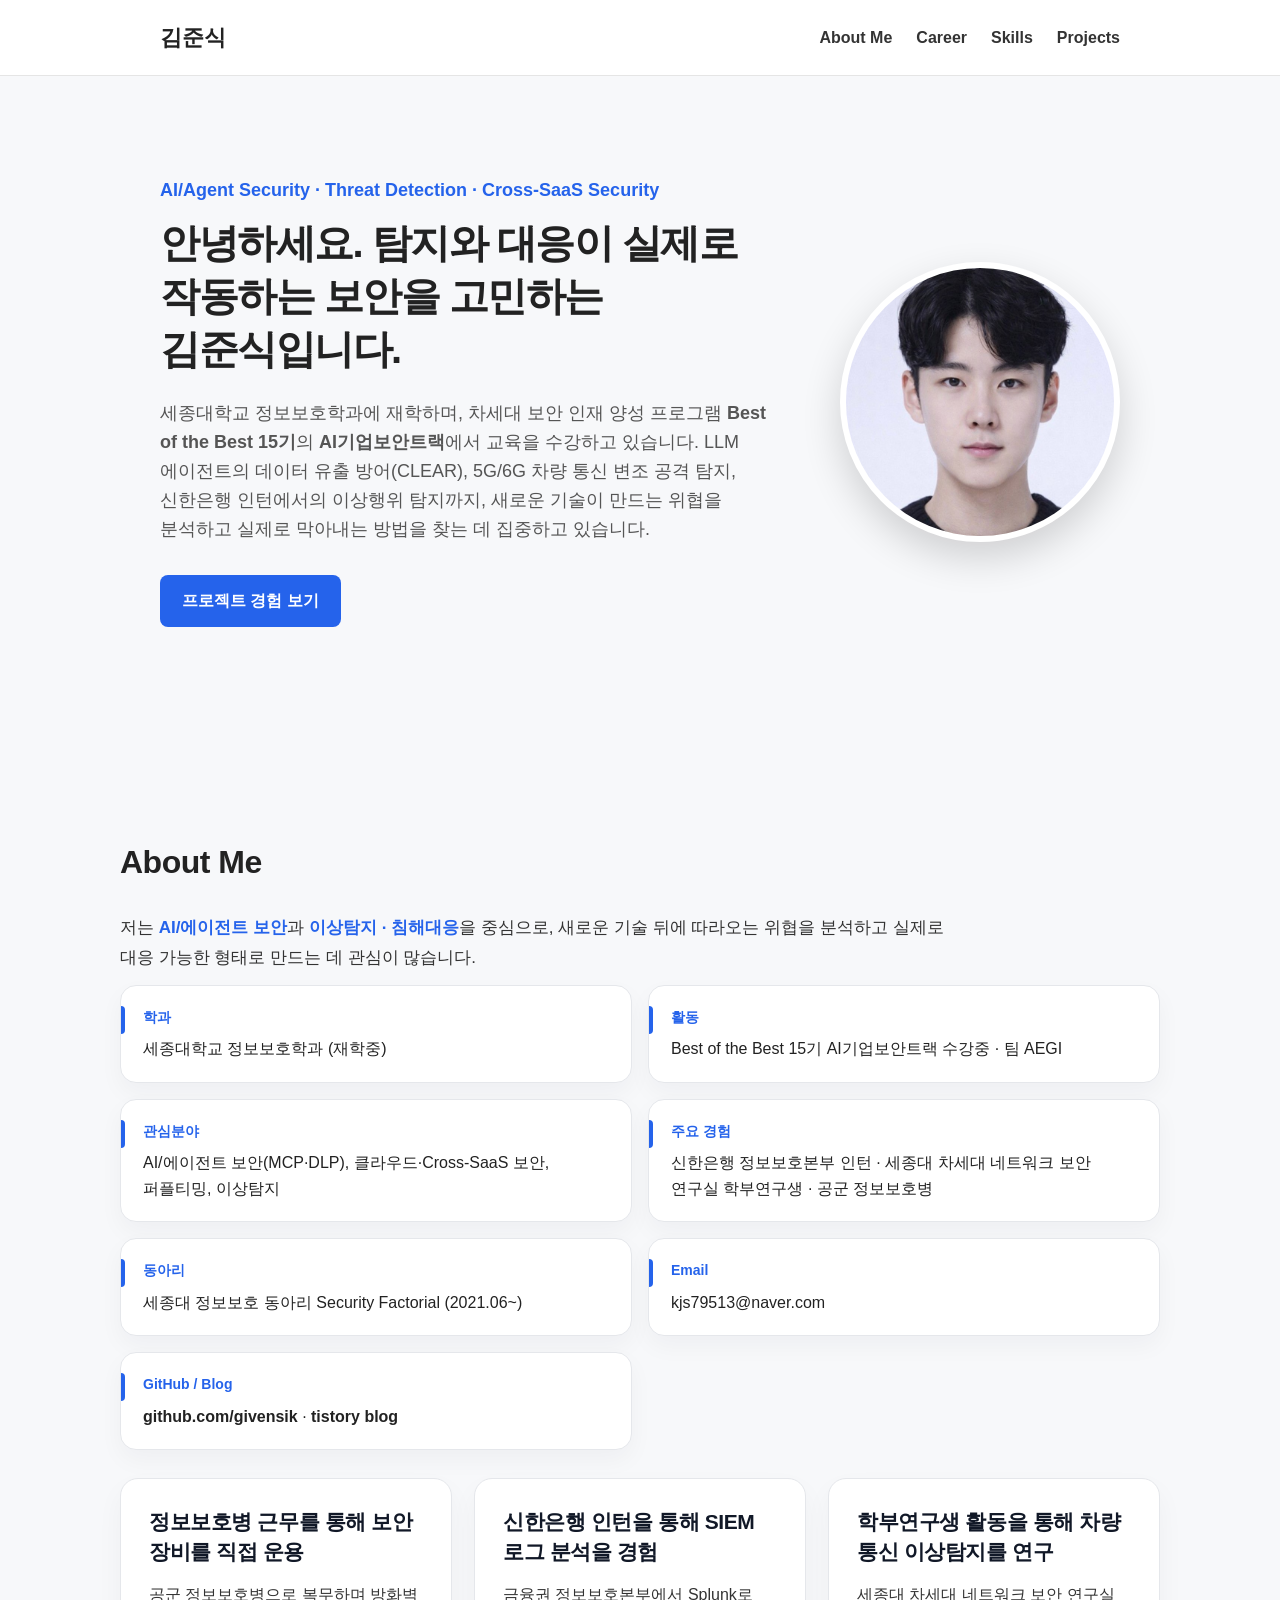
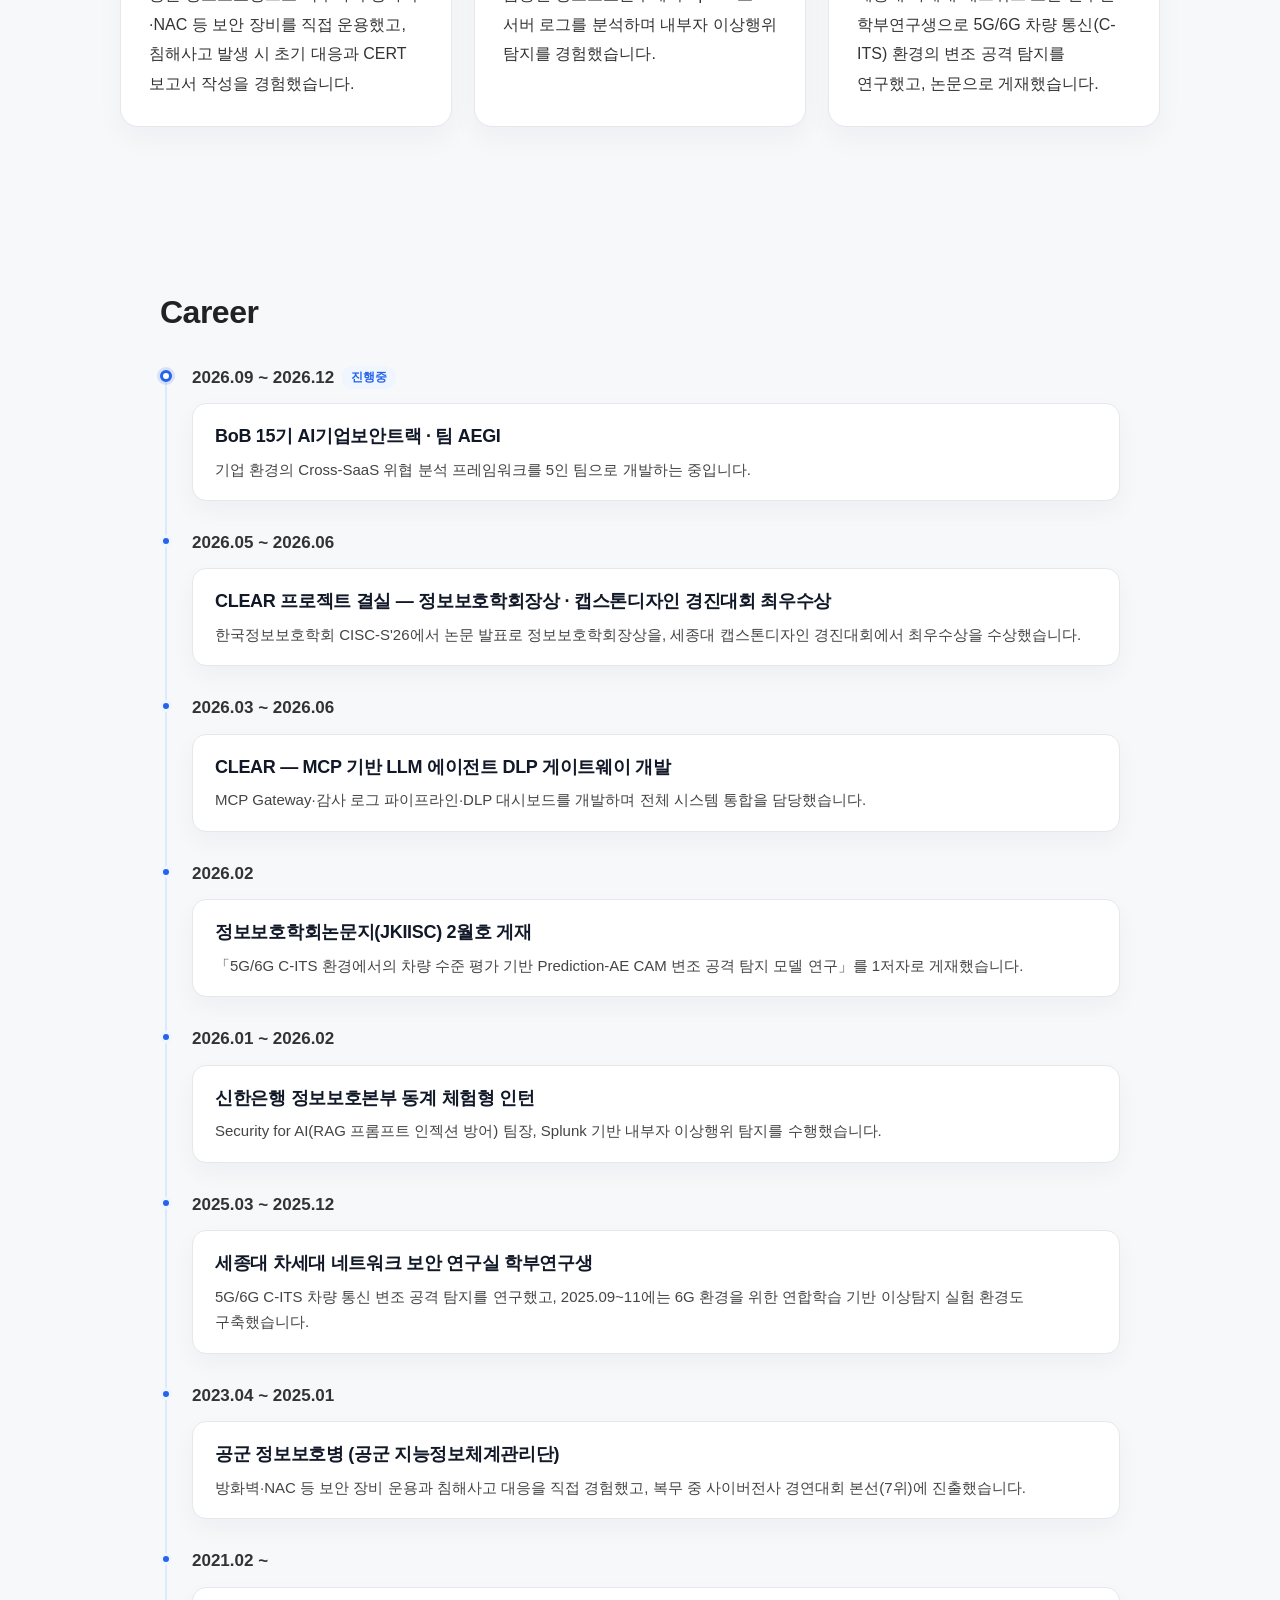
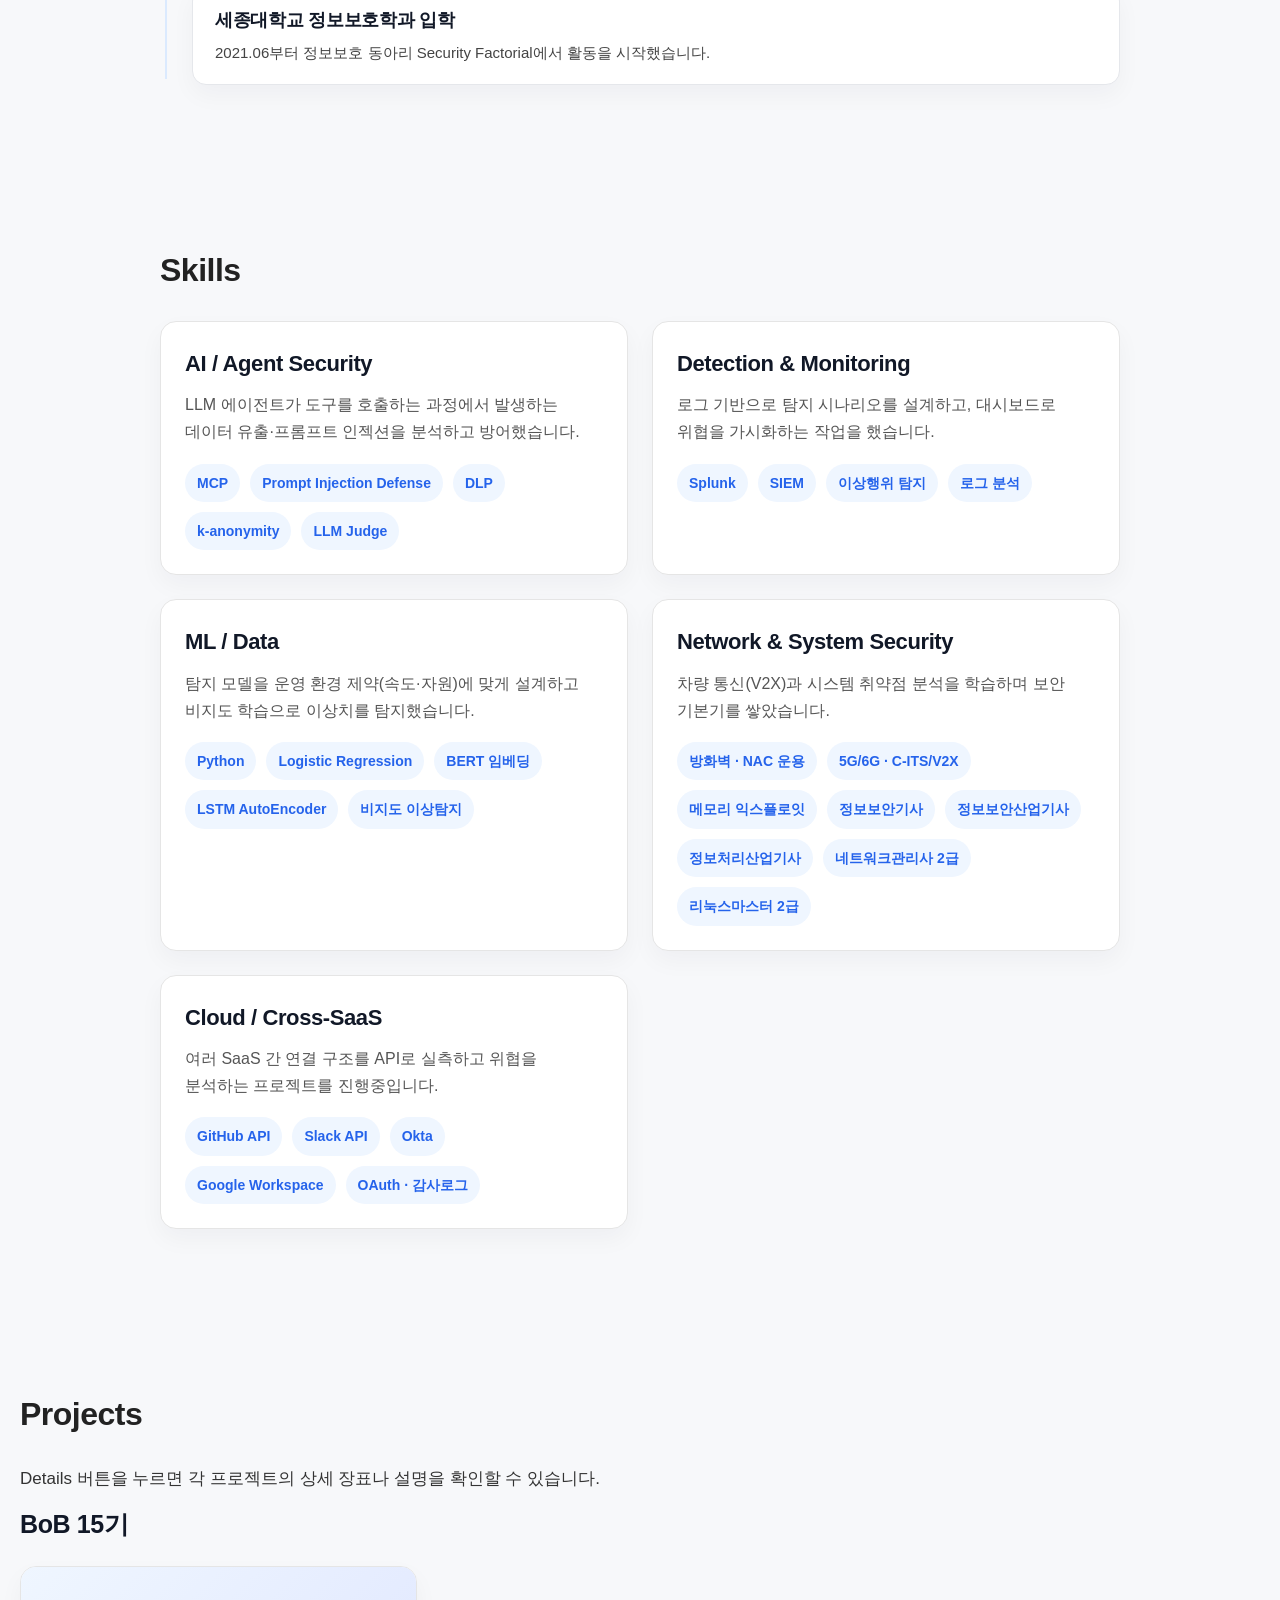
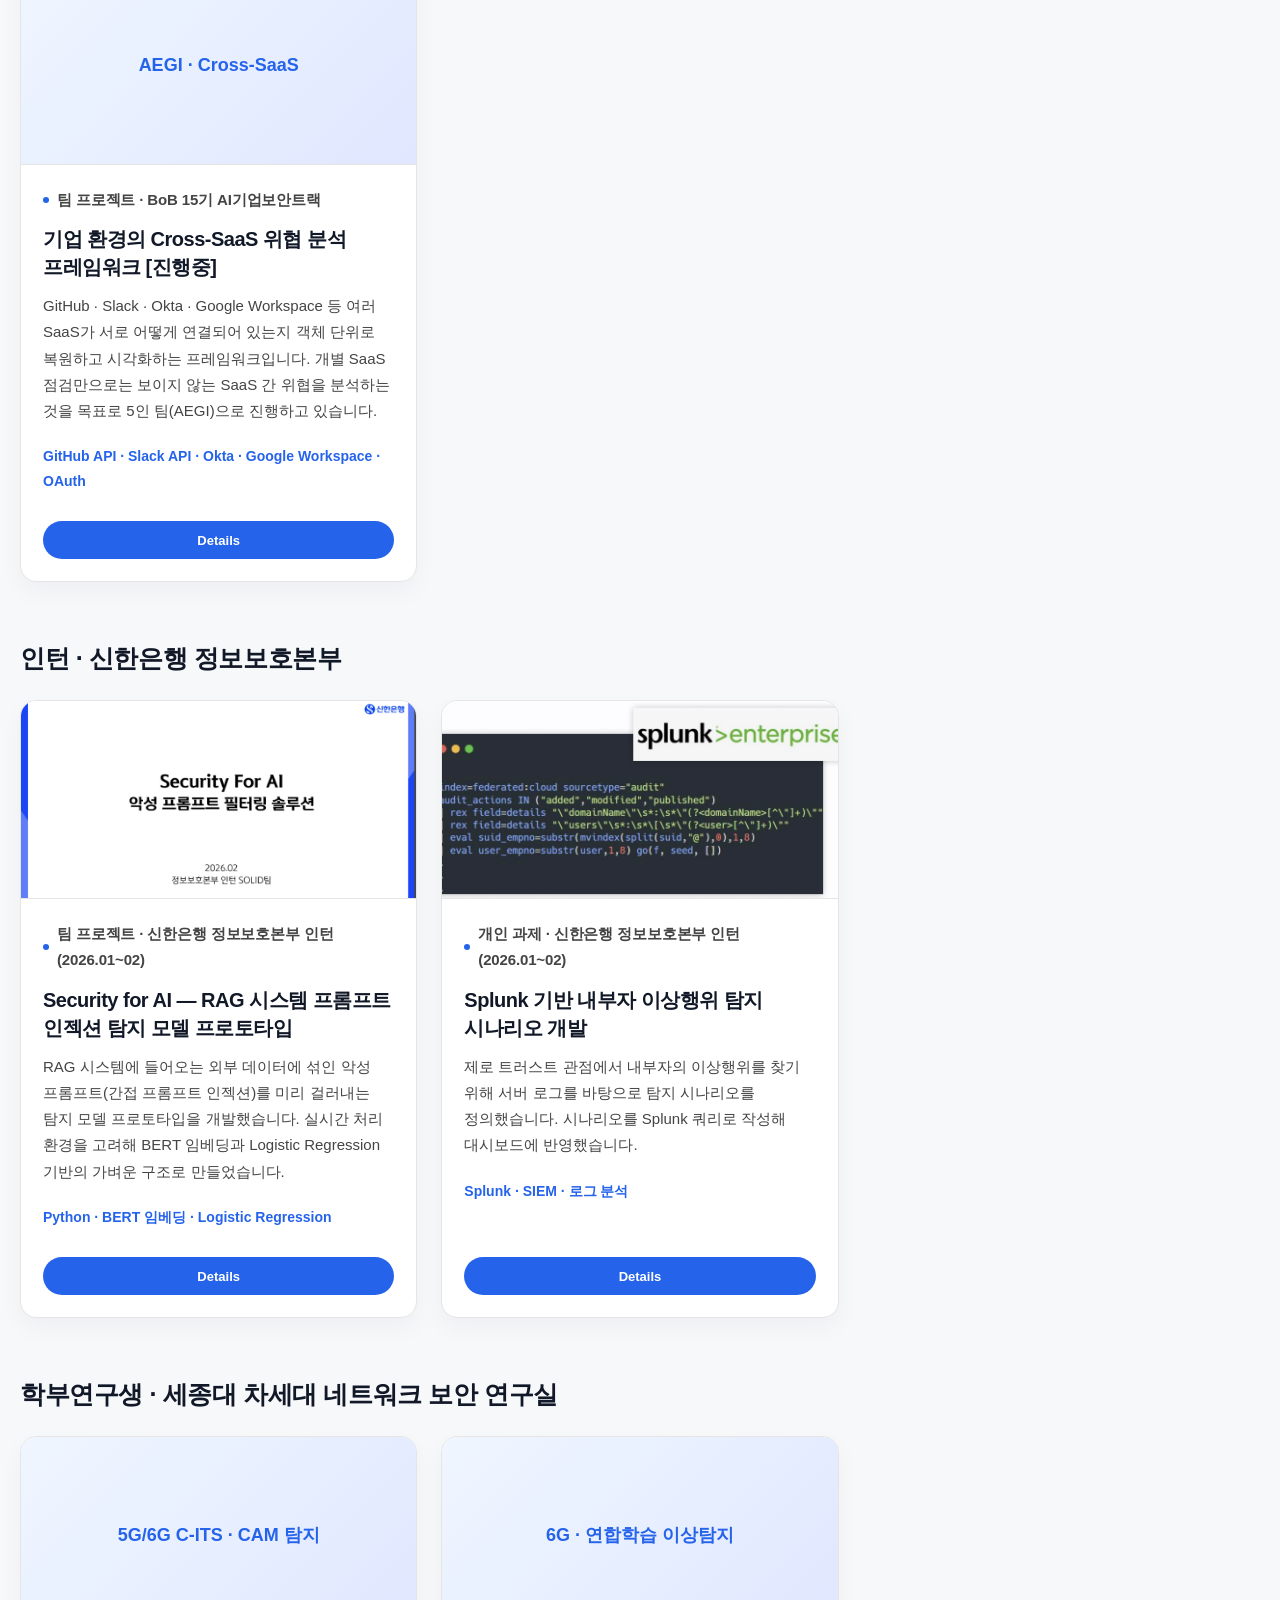
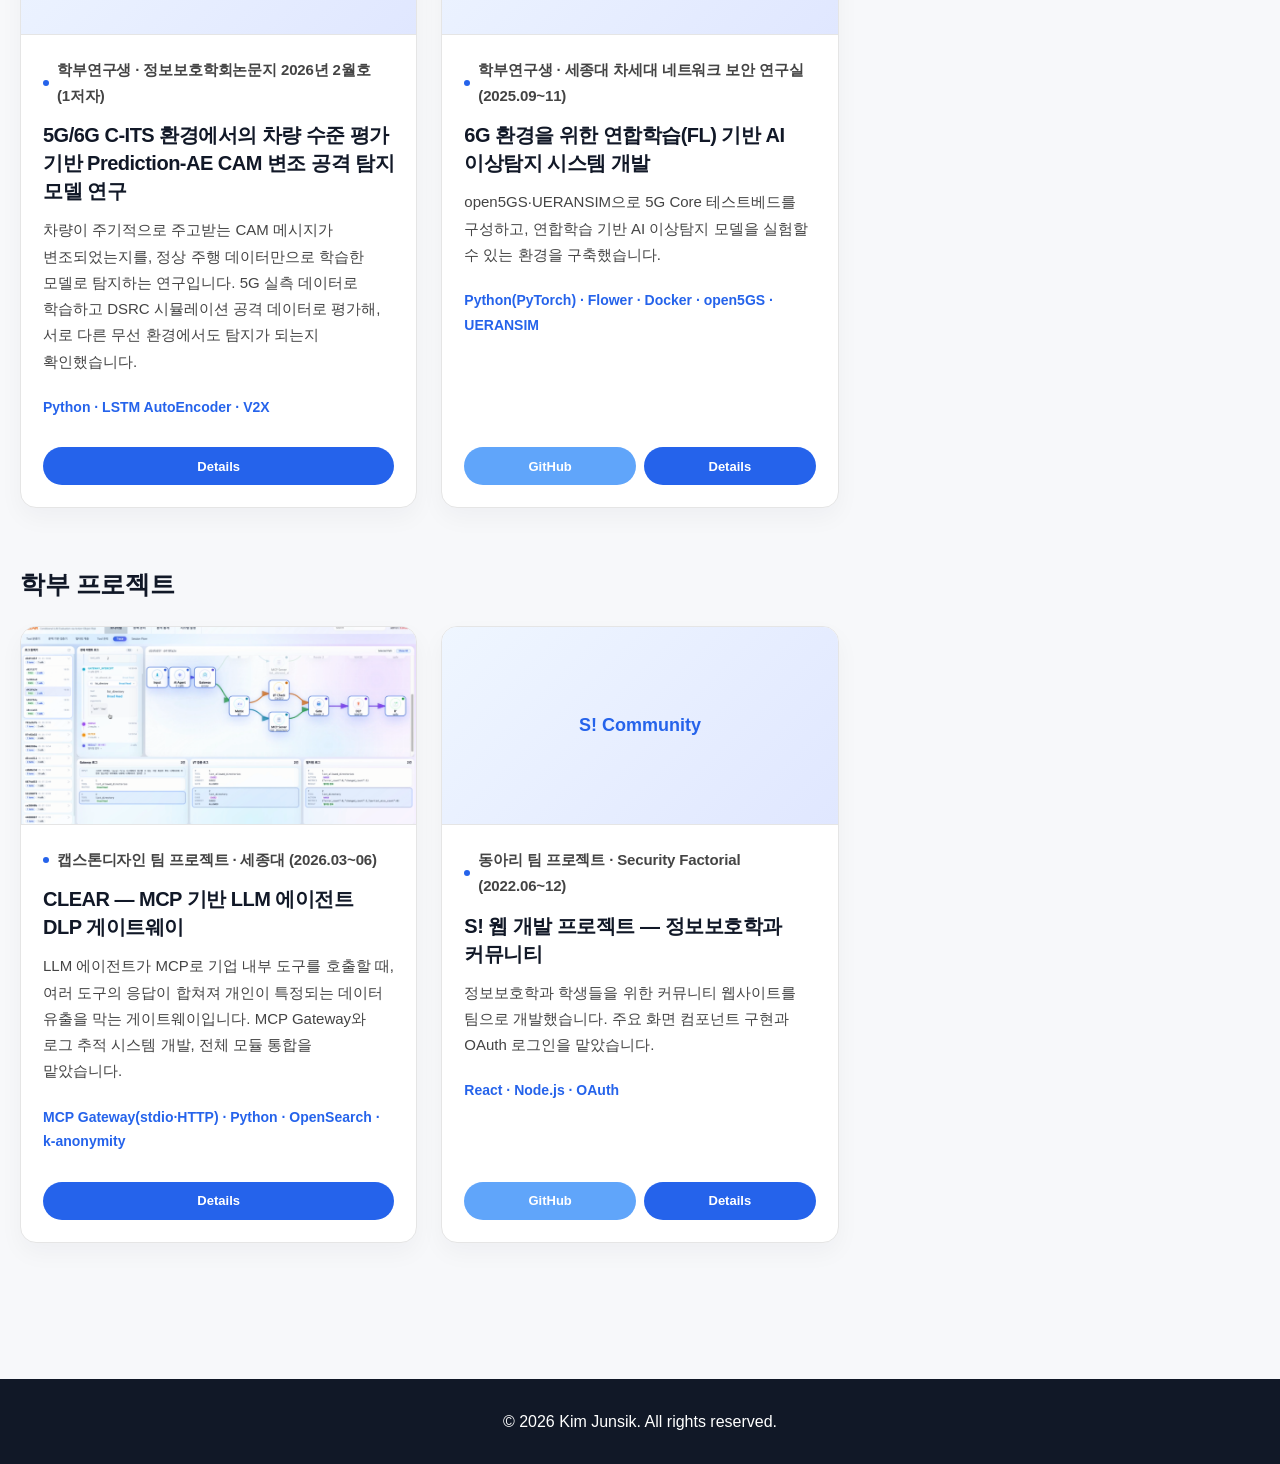
==== commit ab53b418: "Use profile photo in hero Co-Authored-By: Claude Opus 5.5 <noreply@anthropic.com> Claude-Session: ht" ====
--- a/index.html
+++ b/index.html
@@ -39,8 +39,7 @@
       </div>
 
       <div class="hero-image">
-        <!-- 사진이 있으면 아래 div를 <img src="profile.jpg" alt="김준식 프로필 사진"> 로 교체하세요 -->
-        <div class="hero-avatar">준식</div>
+        <img src="./images/profile.jpg" alt="김준식 프로필 사진">
       </div>
     </section>
 
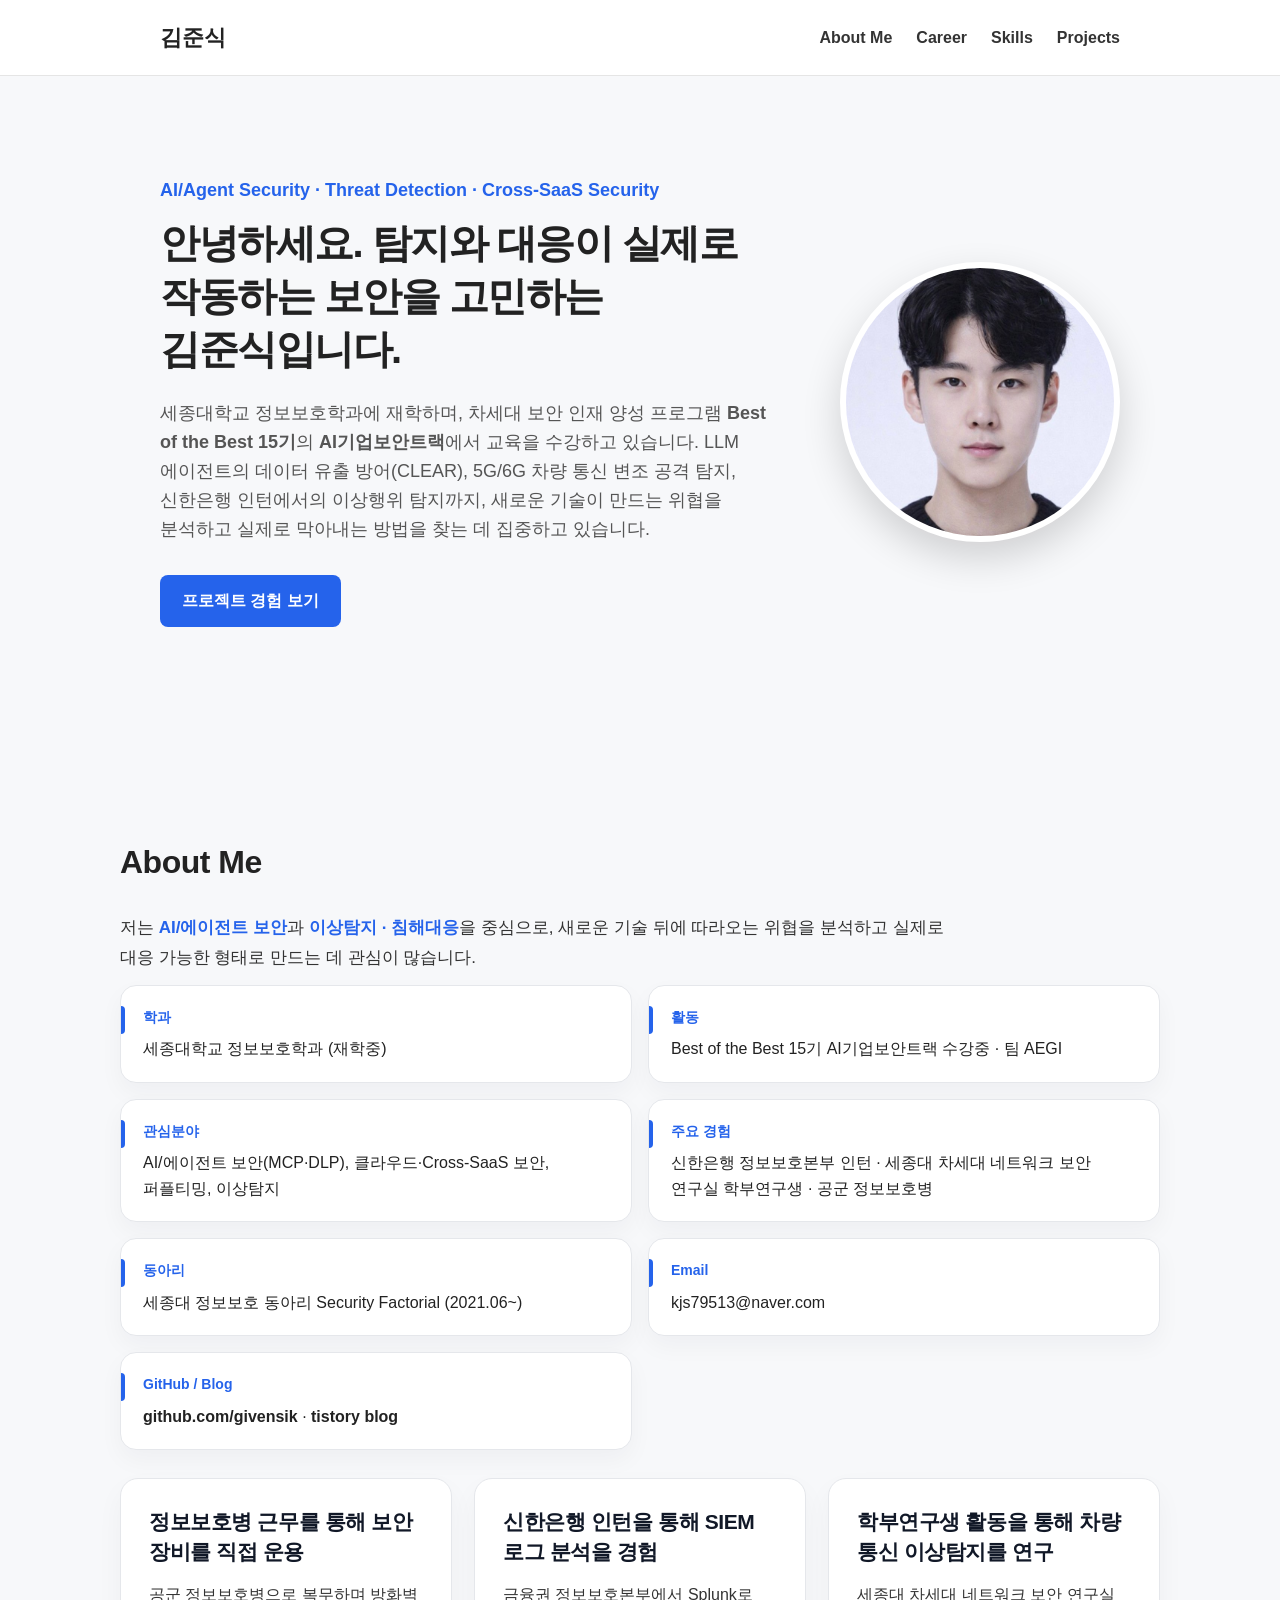
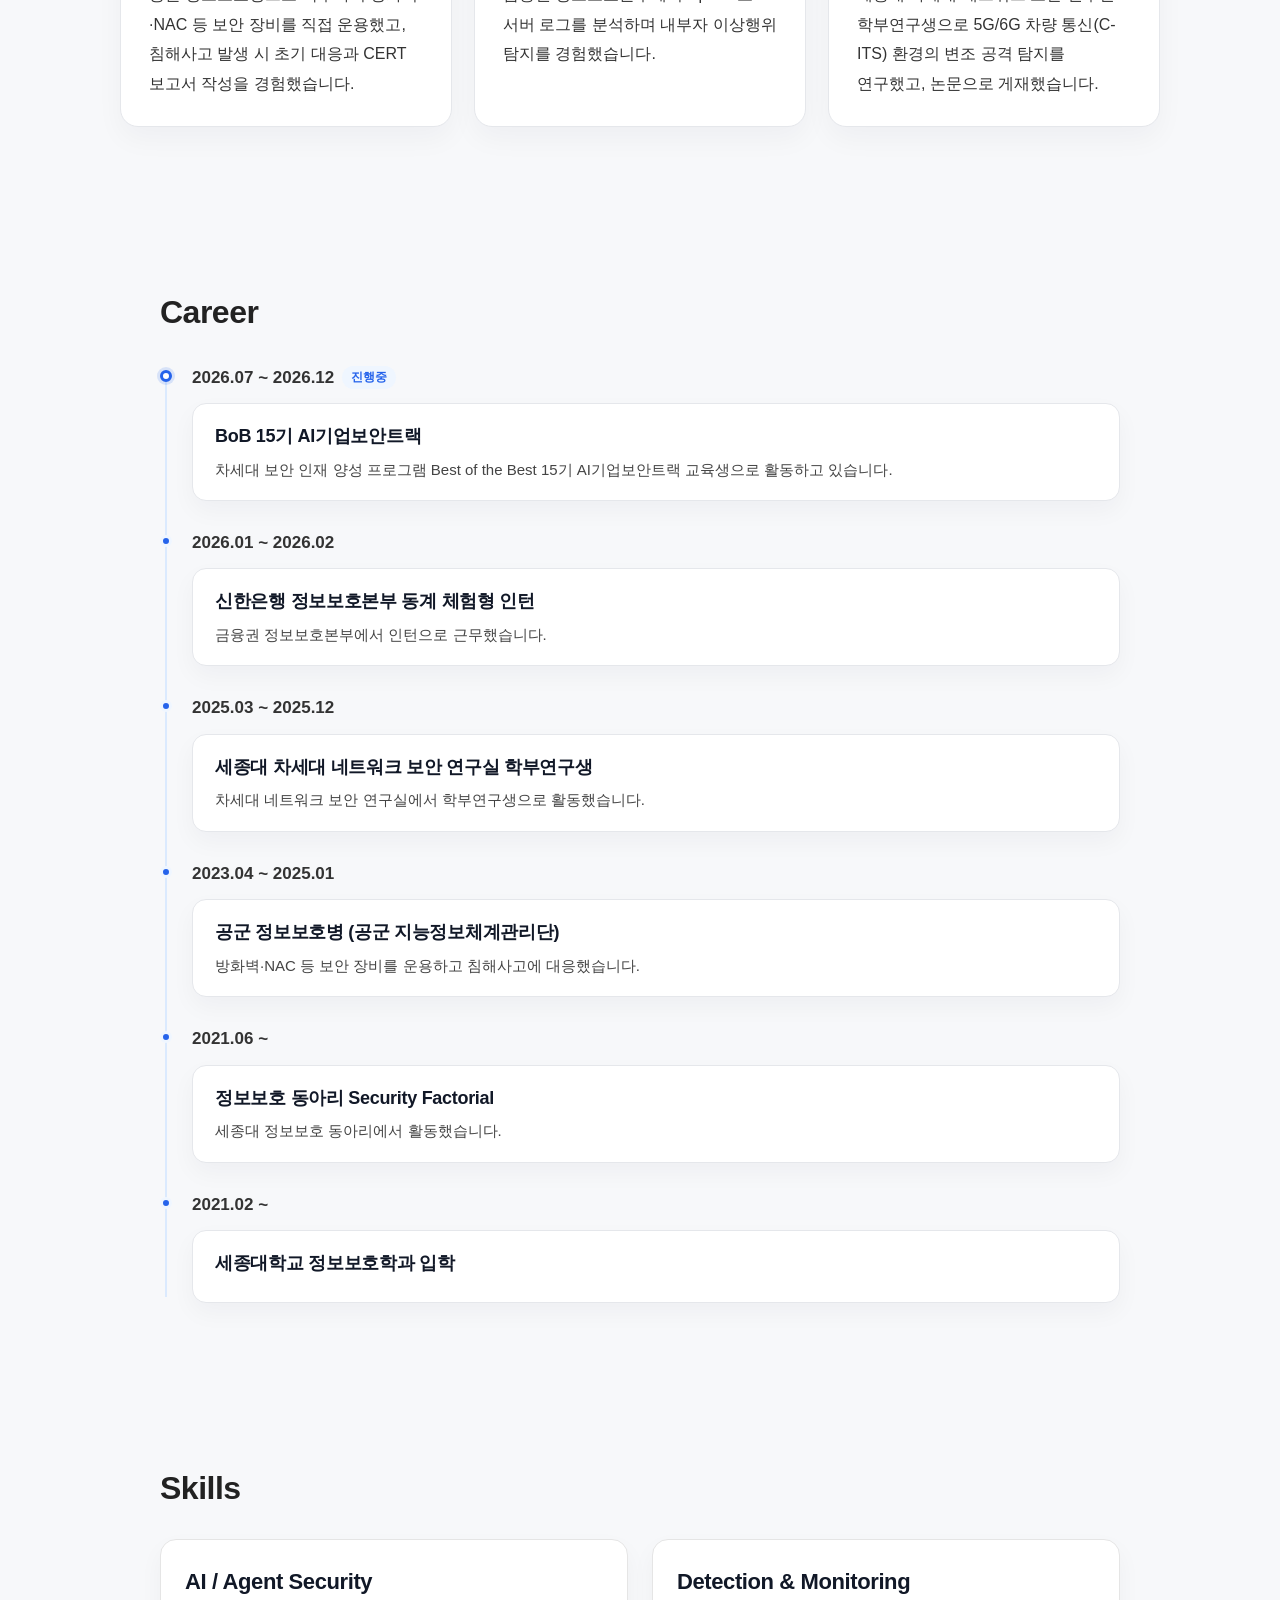
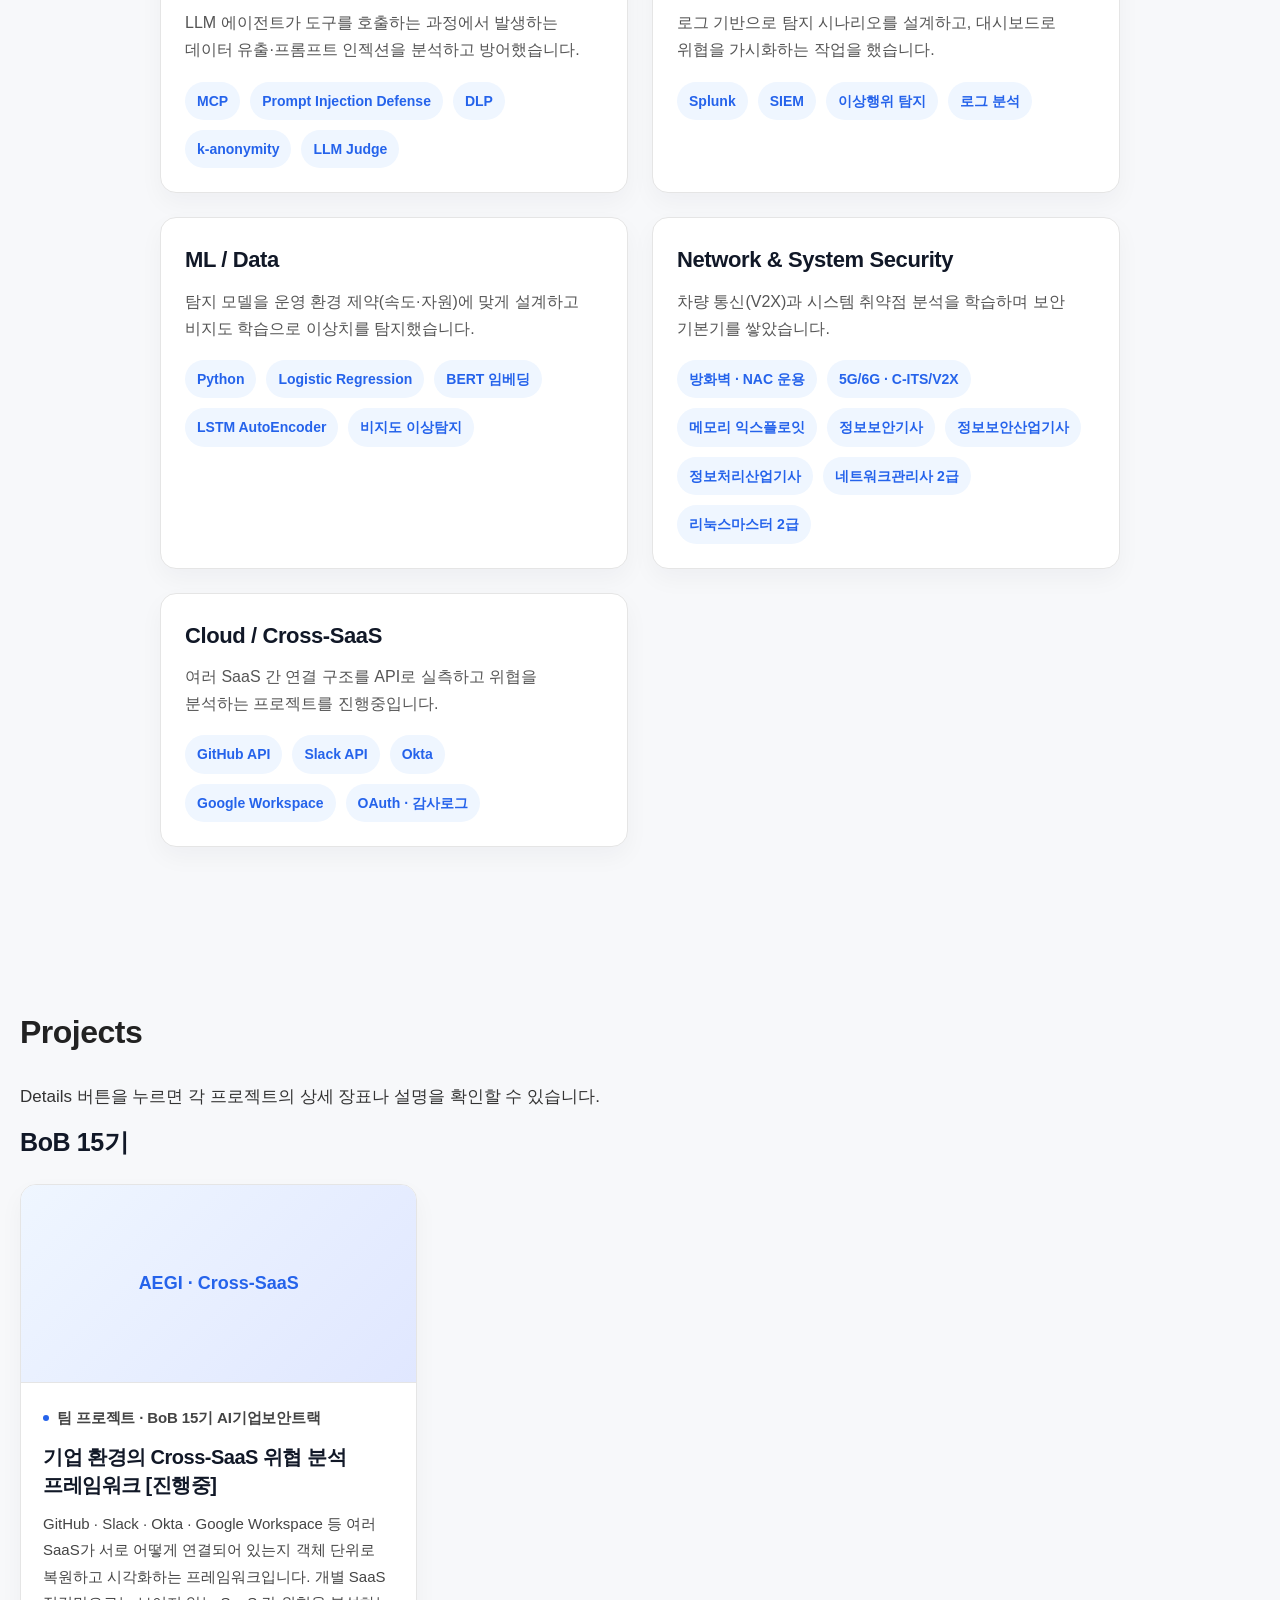
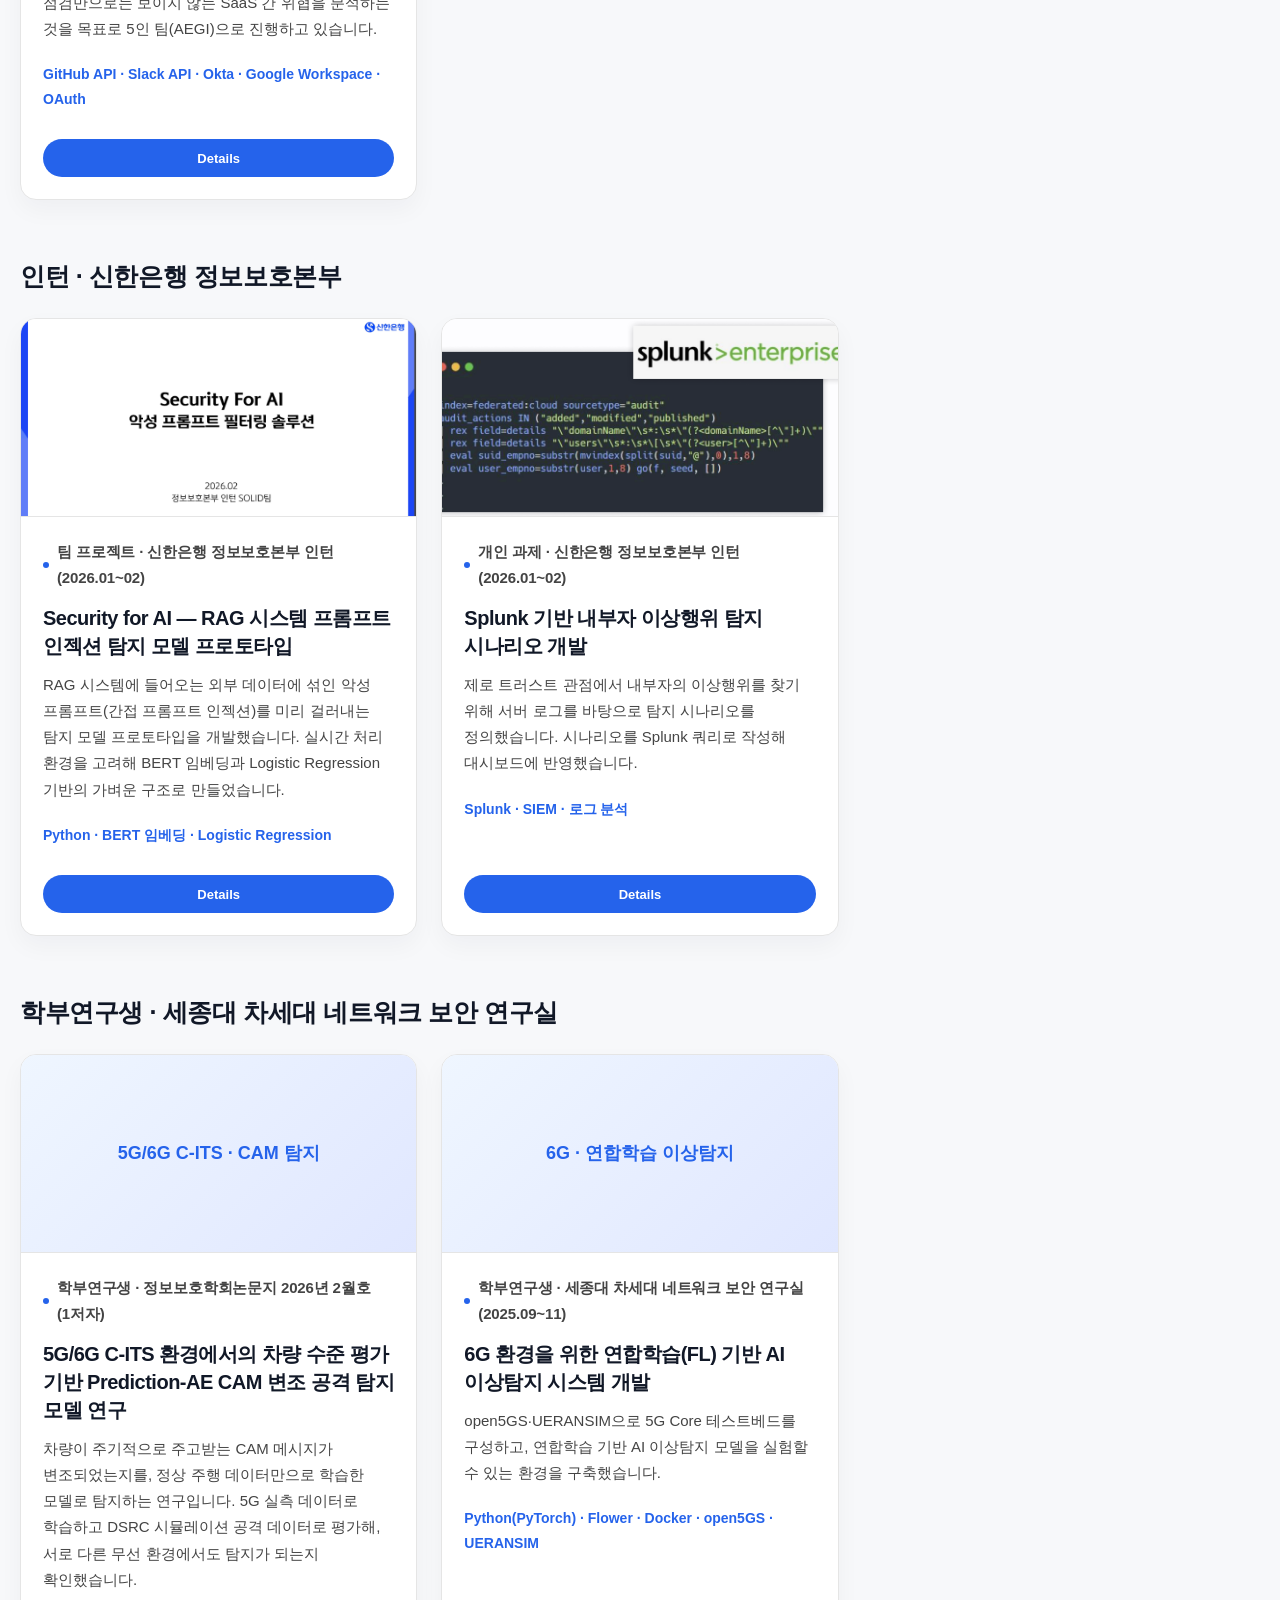
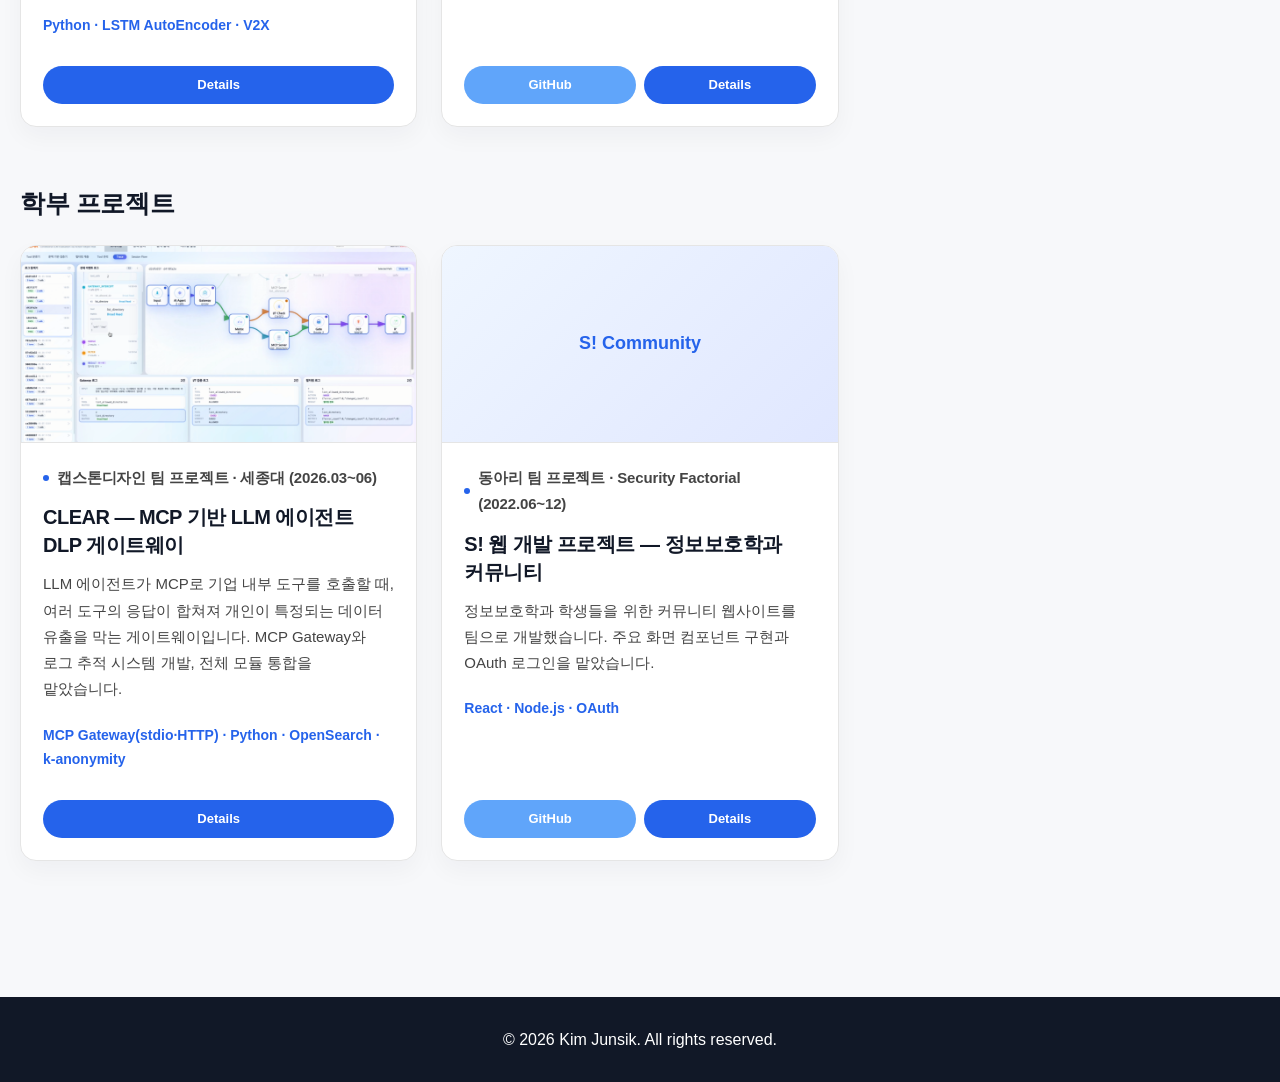
==== commit a6acb0d6: "Keep only activities in Career timeline Co-Authored-By: Claude Opus 5.5 <noreply@anthropic.com> Clau" ====
--- a/index.html
+++ b/index.html
@@ -127,37 +127,10 @@
       <div class="timeline">
         <div class="timeline-item is-current">
           <span class="timeline-dot"></span>
-          <p class="timeline-date">2026.09 ~ 2026.12 <span class="timeline-current-badge">진행중</span></p>
+          <p class="timeline-date">2026.07 ~ 2026.12 <span class="timeline-current-badge">진행중</span></p>
           <div class="timeline-content">
-            <h3>BoB 15기 AI기업보안트랙 · 팀 AEGI</h3>
-            <p>기업 환경의 Cross-SaaS 위협 분석 프레임워크를 5인 팀으로 개발하는 중입니다.</p>
-          </div>
-        </div>
-
-        <div class="timeline-item">
-          <span class="timeline-dot"></span>
-          <p class="timeline-date">2026.05 ~ 2026.06</p>
-          <div class="timeline-content">
-            <h3>CLEAR 프로젝트 결실 — 정보보호학회장상 · 캡스톤디자인 경진대회 최우수상</h3>
-            <p>한국정보보호학회 CISC-S'26에서 논문 발표로 정보보호학회장상을, 세종대 캡스톤디자인 경진대회에서 최우수상을 수상했습니다.</p>
-          </div>
-        </div>
-
-        <div class="timeline-item">
-          <span class="timeline-dot"></span>
-          <p class="timeline-date">2026.03 ~ 2026.06</p>
-          <div class="timeline-content">
-            <h3>CLEAR — MCP 기반 LLM 에이전트 DLP 게이트웨이 개발</h3>
-            <p>MCP Gateway·감사 로그 파이프라인·DLP 대시보드를 개발하며 전체 시스템 통합을 담당했습니다.</p>
-          </div>
-        </div>
-
-        <div class="timeline-item">
-          <span class="timeline-dot"></span>
-          <p class="timeline-date">2026.02</p>
-          <div class="timeline-content">
-            <h3>정보보호학회논문지(JKIISC) 2월호 게재</h3>
-            <p>「5G/6G C-ITS 환경에서의 차량 수준 평가 기반 Prediction-AE CAM 변조 공격 탐지 모델 연구」를 1저자로 게재했습니다.</p>
+            <h3>BoB 15기 AI기업보안트랙</h3>
+            <p>차세대 보안 인재 양성 프로그램 Best of the Best 15기 AI기업보안트랙 교육생으로 활동하고 있습니다.</p>
           </div>
         </div>
 
@@ -166,7 +139,7 @@
           <p class="timeline-date">2026.01 ~ 2026.02</p>
           <div class="timeline-content">
             <h3>신한은행 정보보호본부 동계 체험형 인턴</h3>
-            <p>Security for AI(RAG 프롬프트 인젝션 방어) 팀장, Splunk 기반 내부자 이상행위 탐지를 수행했습니다.</p>
+            <p>금융권 정보보호본부에서 인턴으로 근무했습니다.</p>
           </div>
         </div>
 
@@ -175,7 +148,7 @@
           <p class="timeline-date">2025.03 ~ 2025.12</p>
           <div class="timeline-content">
             <h3>세종대 차세대 네트워크 보안 연구실 학부연구생</h3>
-            <p>5G/6G C-ITS 차량 통신 변조 공격 탐지를 연구했고, 2025.09~11에는 6G 환경을 위한 연합학습 기반 이상탐지 실험 환경도 구축했습니다.</p>
+            <p>차세대 네트워크 보안 연구실에서 학부연구생으로 활동했습니다.</p>
           </div>
         </div>
 
@@ -184,7 +157,16 @@
           <p class="timeline-date">2023.04 ~ 2025.01</p>
           <div class="timeline-content">
             <h3>공군 정보보호병 (공군 지능정보체계관리단)</h3>
-            <p>방화벽·NAC 등 보안 장비 운용과 침해사고 대응을 직접 경험했고, 복무 중 사이버전사 경연대회 본선(7위)에 진출했습니다.</p>
+            <p>방화벽·NAC 등 보안 장비를 운용하고 침해사고에 대응했습니다.</p>
+          </div>
+        </div>
+
+        <div class="timeline-item">
+          <span class="timeline-dot"></span>
+          <p class="timeline-date">2021.06 ~</p>
+          <div class="timeline-content">
+            <h3>정보보호 동아리 Security Factorial</h3>
+            <p>세종대 정보보호 동아리에서 활동했습니다.</p>
           </div>
         </div>
 
@@ -193,7 +175,6 @@
           <p class="timeline-date">2021.02 ~</p>
           <div class="timeline-content">
             <h3>세종대학교 정보보호학과 입학</h3>
-            <p>2021.06부터 정보보호 동아리 Security Factorial에서 활동을 시작했습니다.</p>
           </div>
         </div>
       </div>
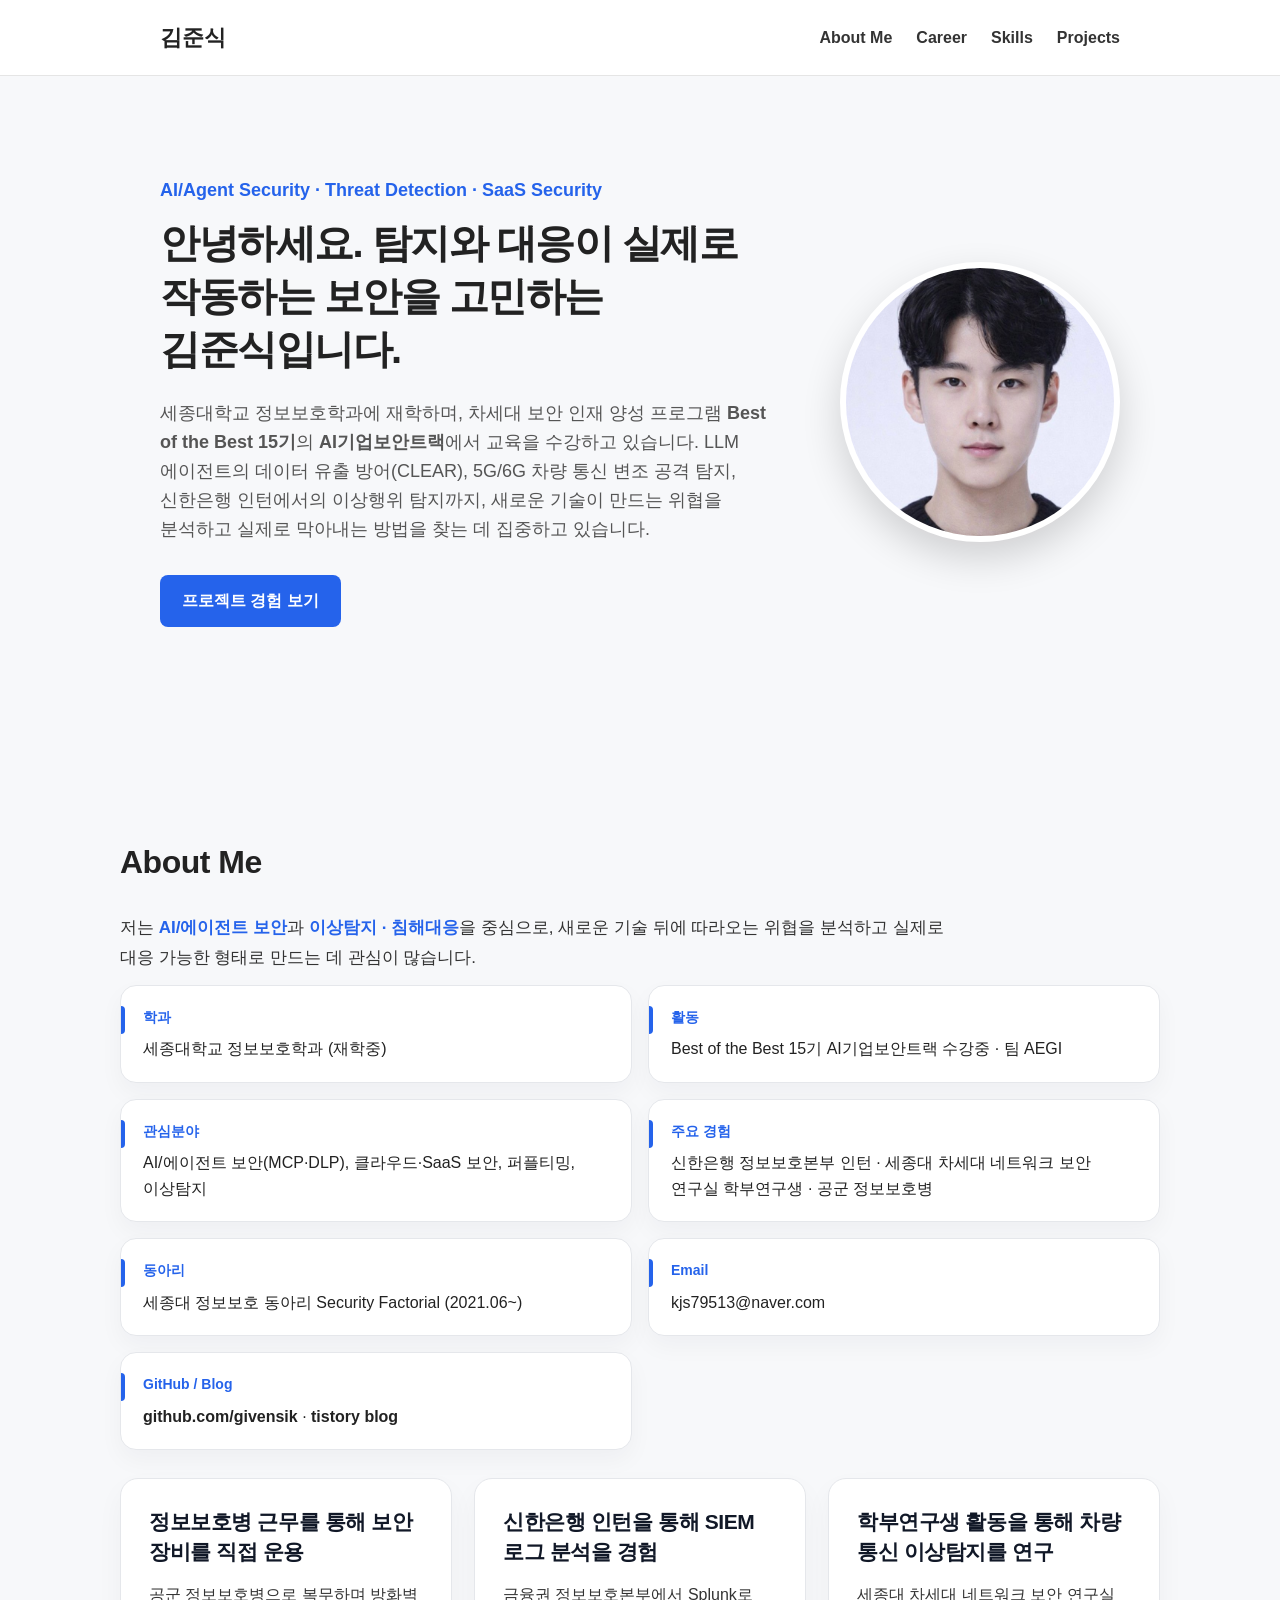
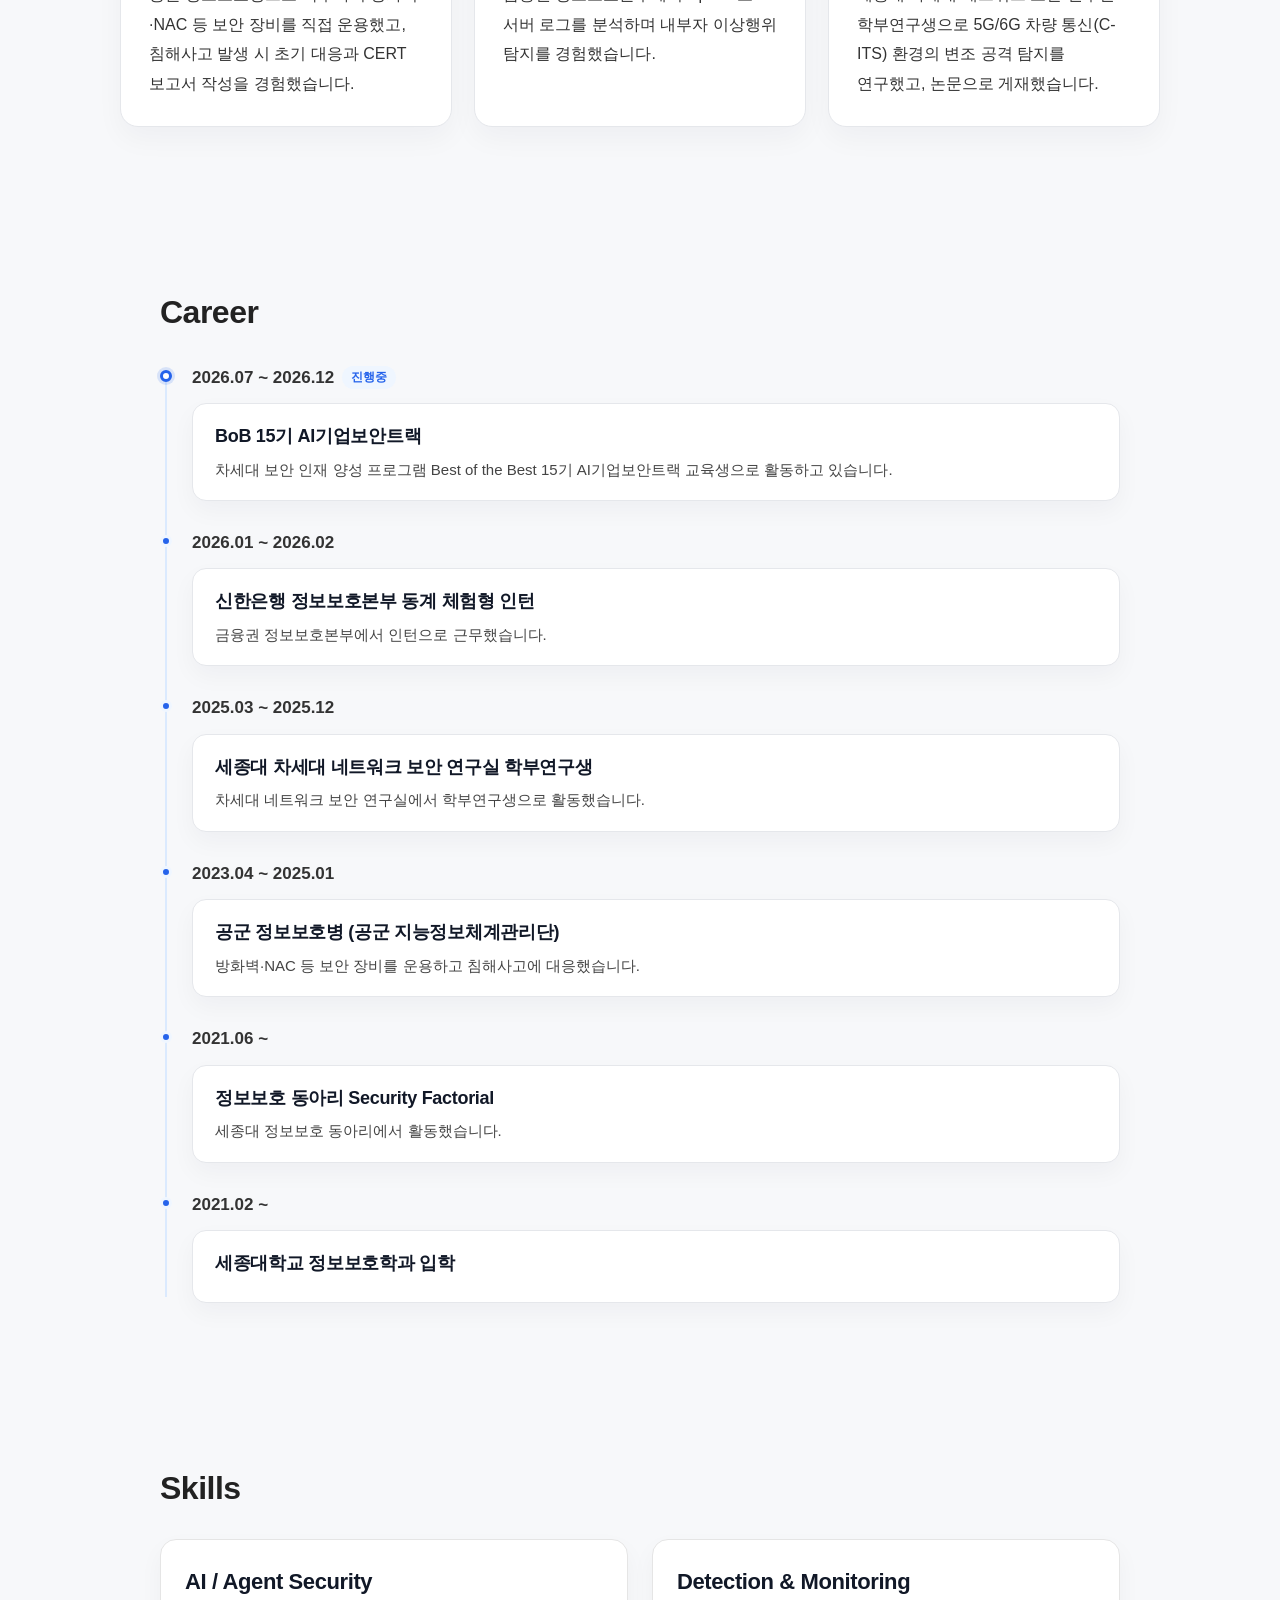
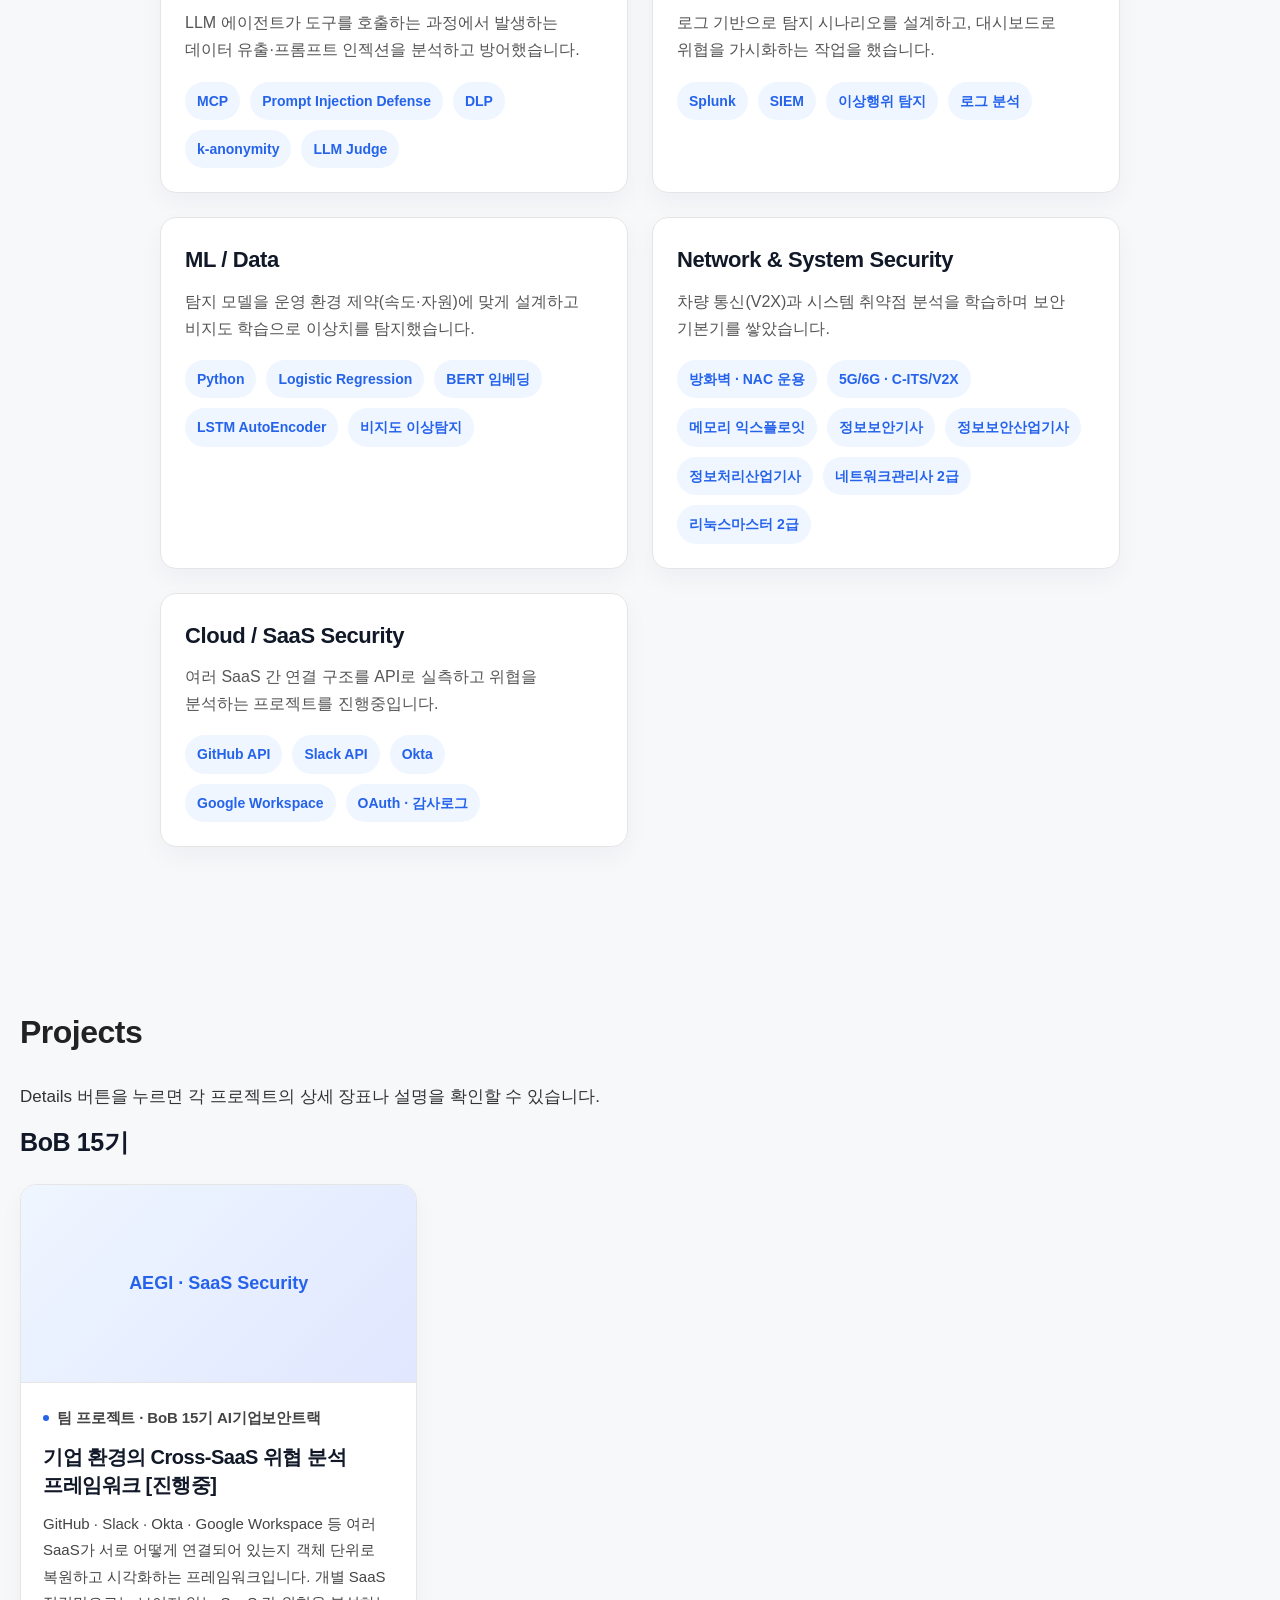
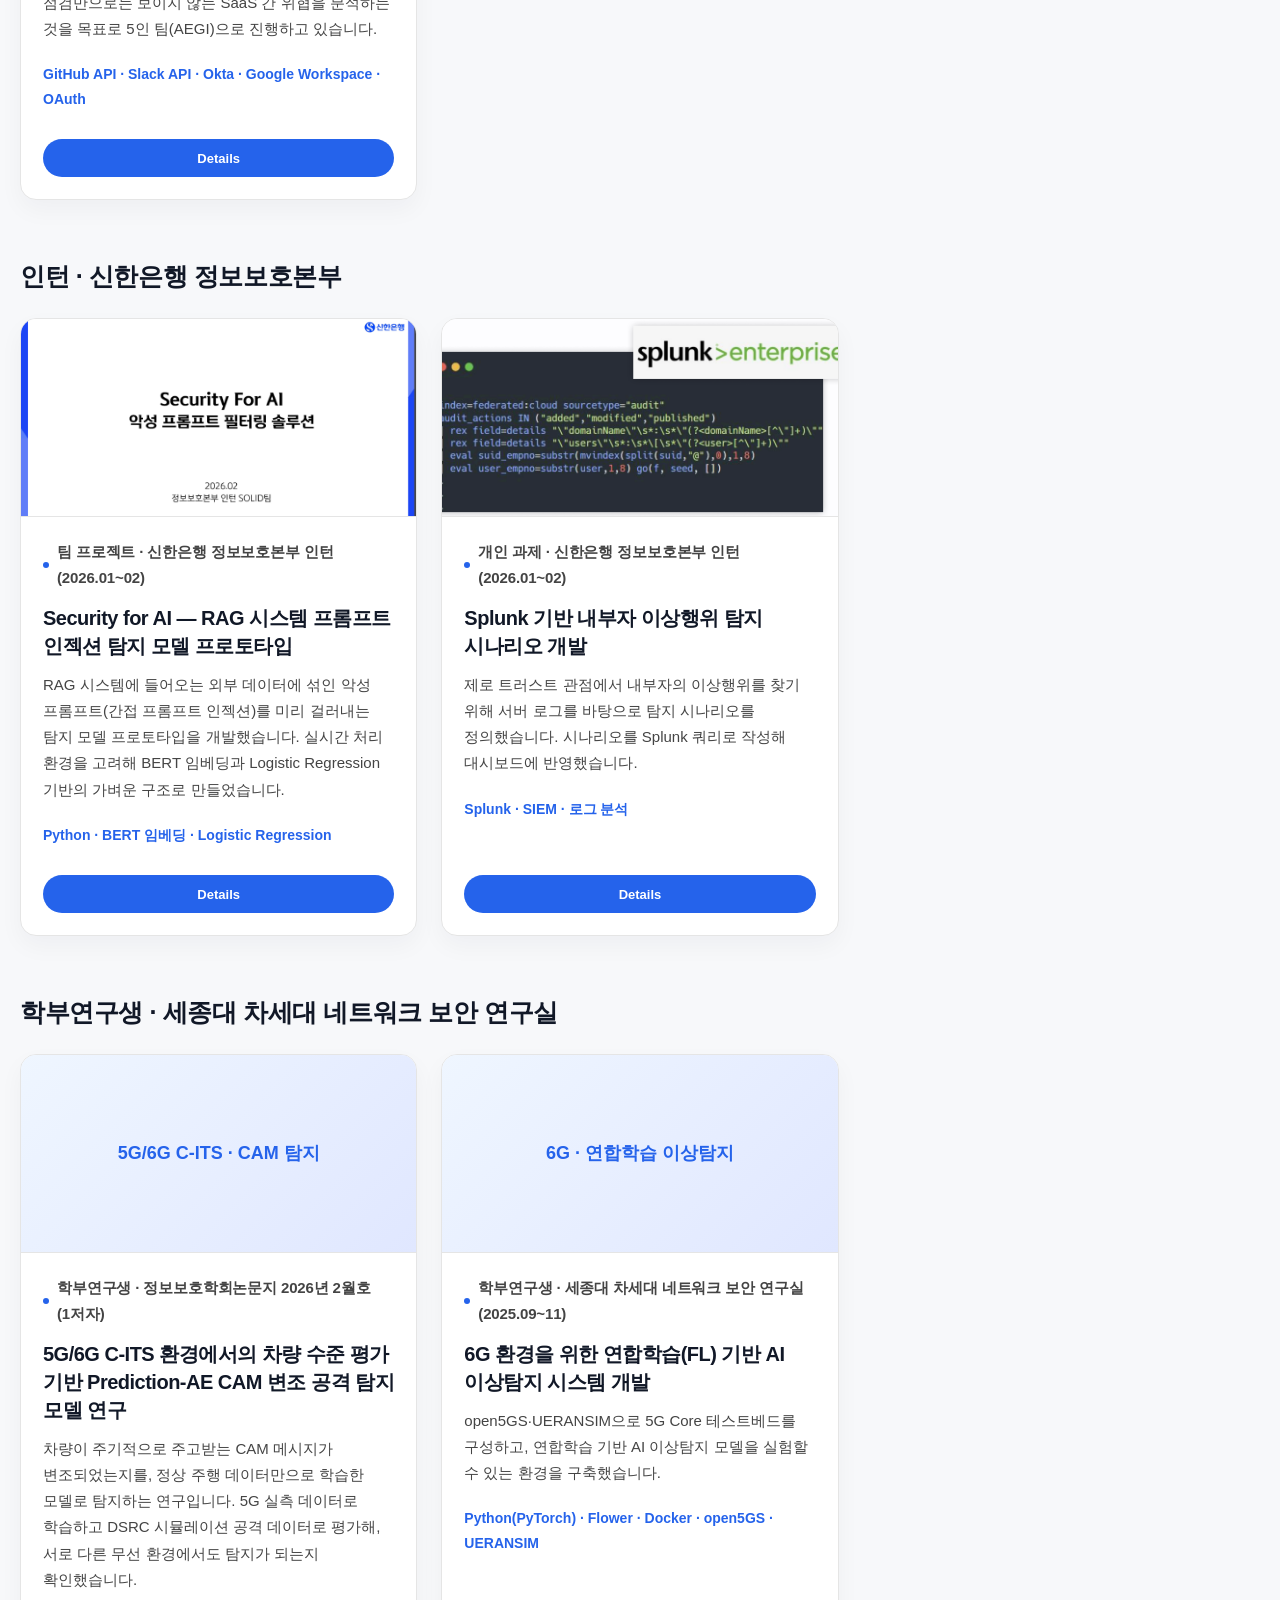
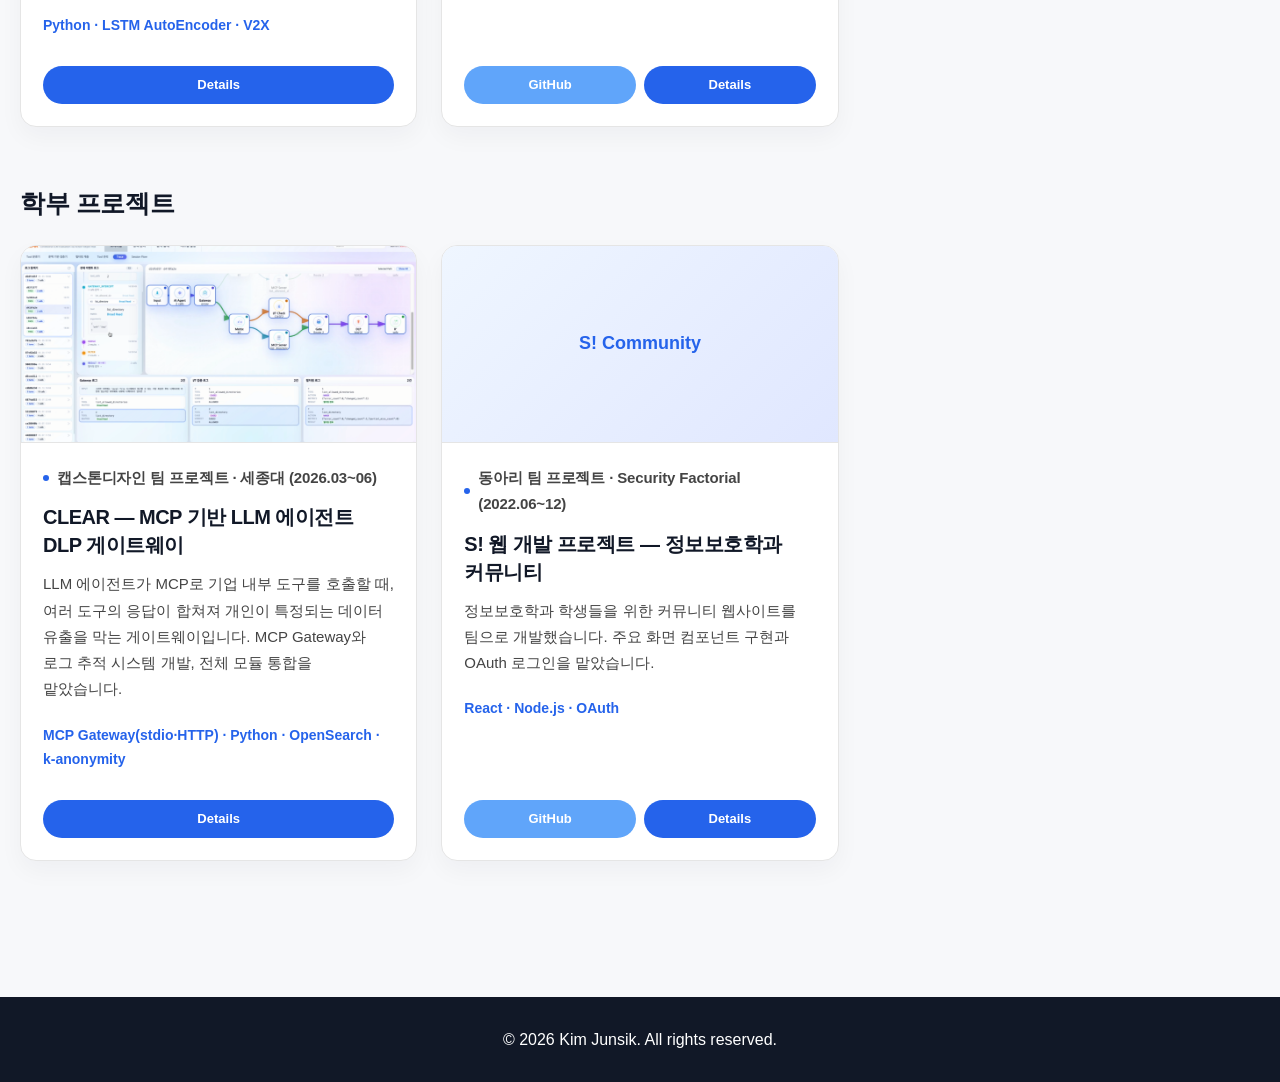
==== commit aa8baec9: "Rename Cross-SaaS labels to SaaS Security Co-Authored-By: Claude Opus 5.5 <noreply@anthropic.com> Cl" ====
--- a/index.html
+++ b/index.html
@@ -22,7 +22,7 @@
   <main>
     <section id="home" class="hero">
       <div class="hero-text">
-        <p class="tag">AI/Agent Security · Threat Detection · Cross-SaaS Security</p>
+        <p class="tag">AI/Agent Security · Threat Detection · SaaS Security</p>
 
         <h2>안녕하세요. 탐지와 대응이 실제로 작동하는 보안을 고민하는 김준식입니다.</h2>
 
@@ -64,7 +64,7 @@
 
         <div>
           <strong>관심분야</strong>
-          <span>AI/에이전트 보안(MCP·DLP), 클라우드·Cross-SaaS 보안, 퍼플티밍, 이상탐지</span>
+          <span>AI/에이전트 보안(MCP·DLP), 클라우드·SaaS 보안, 퍼플티밍, 이상탐지</span>
         </div>
 
         <div>
@@ -235,7 +235,7 @@
         </div>
 
         <div class="skill-group">
-          <h3>Cloud / Cross-SaaS</h3>
+          <h3>Cloud / SaaS Security</h3>
           <p>여러 SaaS 간 연결 구조를 API로 실측하고 위협을 분석하는 프로젝트를 진행중입니다.</p>
           <div class="skill-tags">
             <span>GitHub API</span>
@@ -261,7 +261,7 @@
         <div class="project-grid">
           <article class="project-card">
             <div class="project-image">
-              <span>AEGI · Cross-SaaS</span>
+              <span>AEGI · SaaS Security</span>
             </div>
             <div class="project-content">
               <p class="project-label">팀 프로젝트 · BoB 15기 AI기업보안트랙</p>
